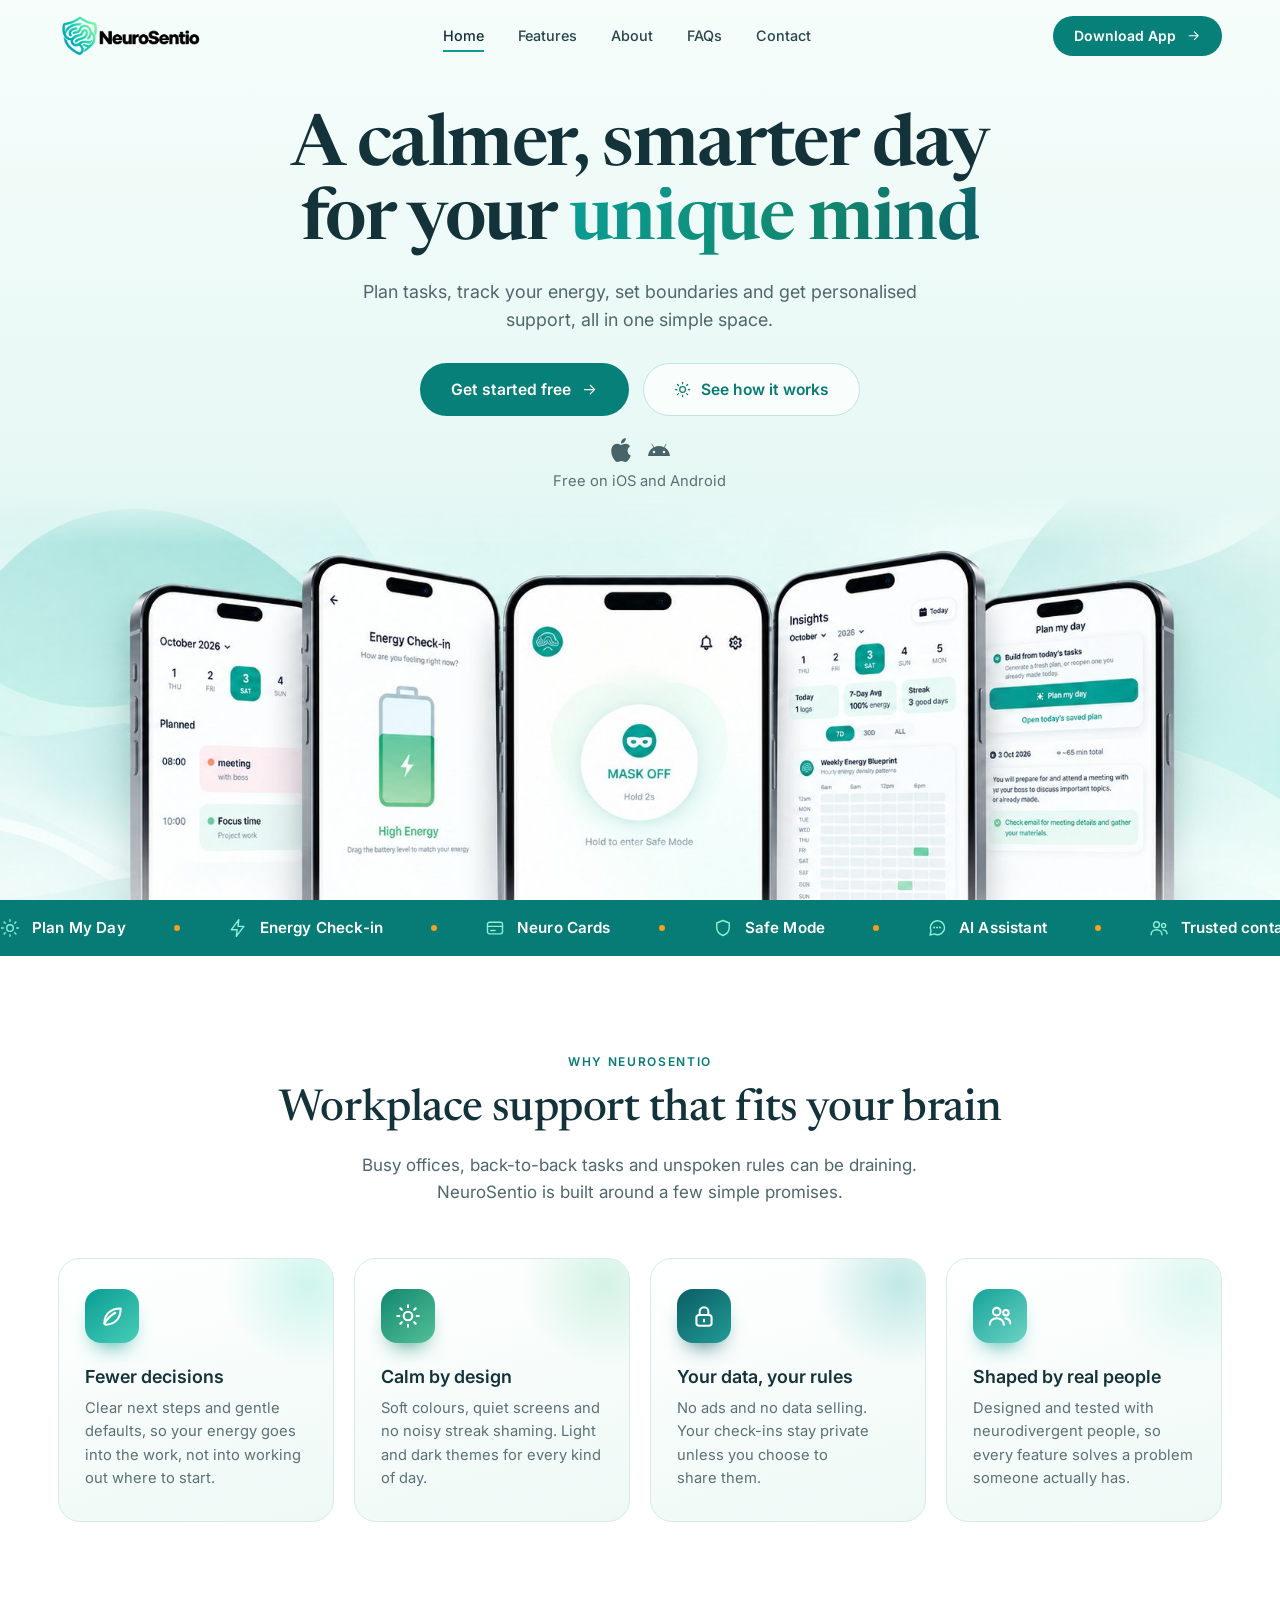
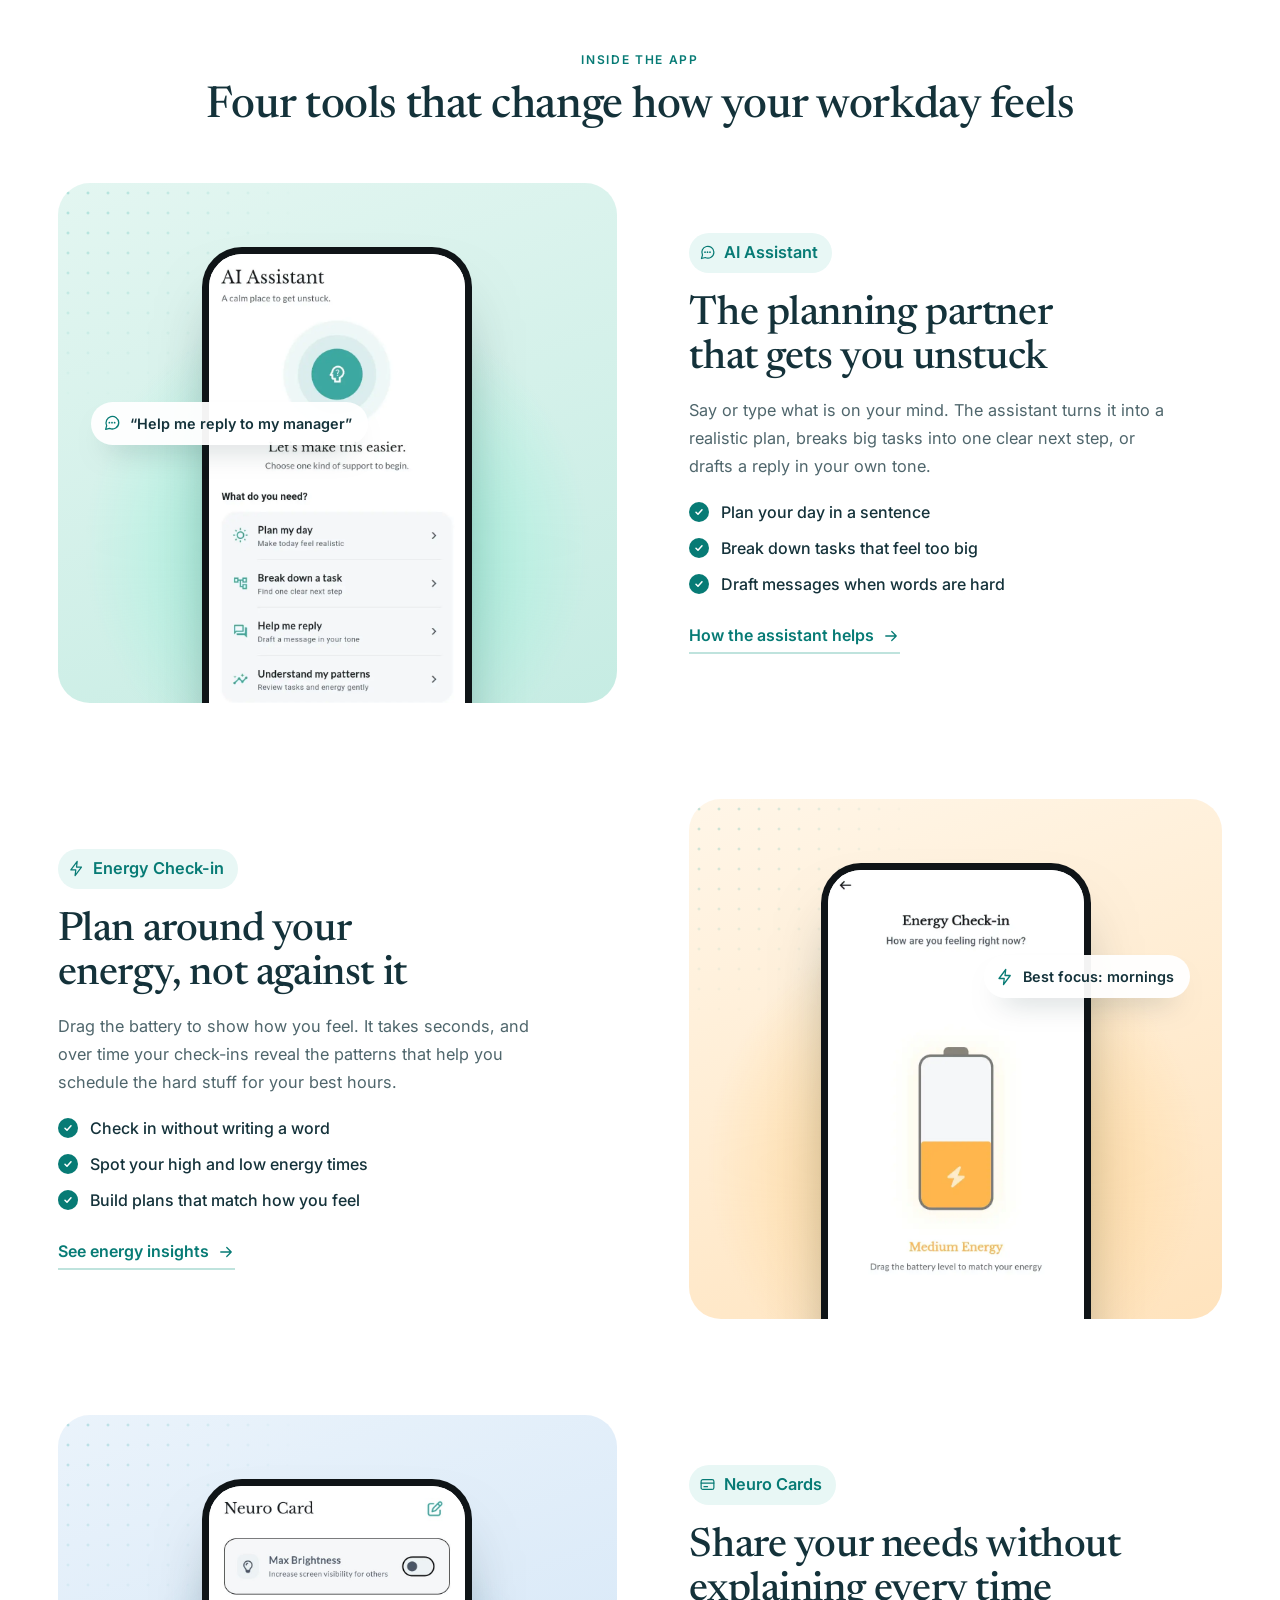
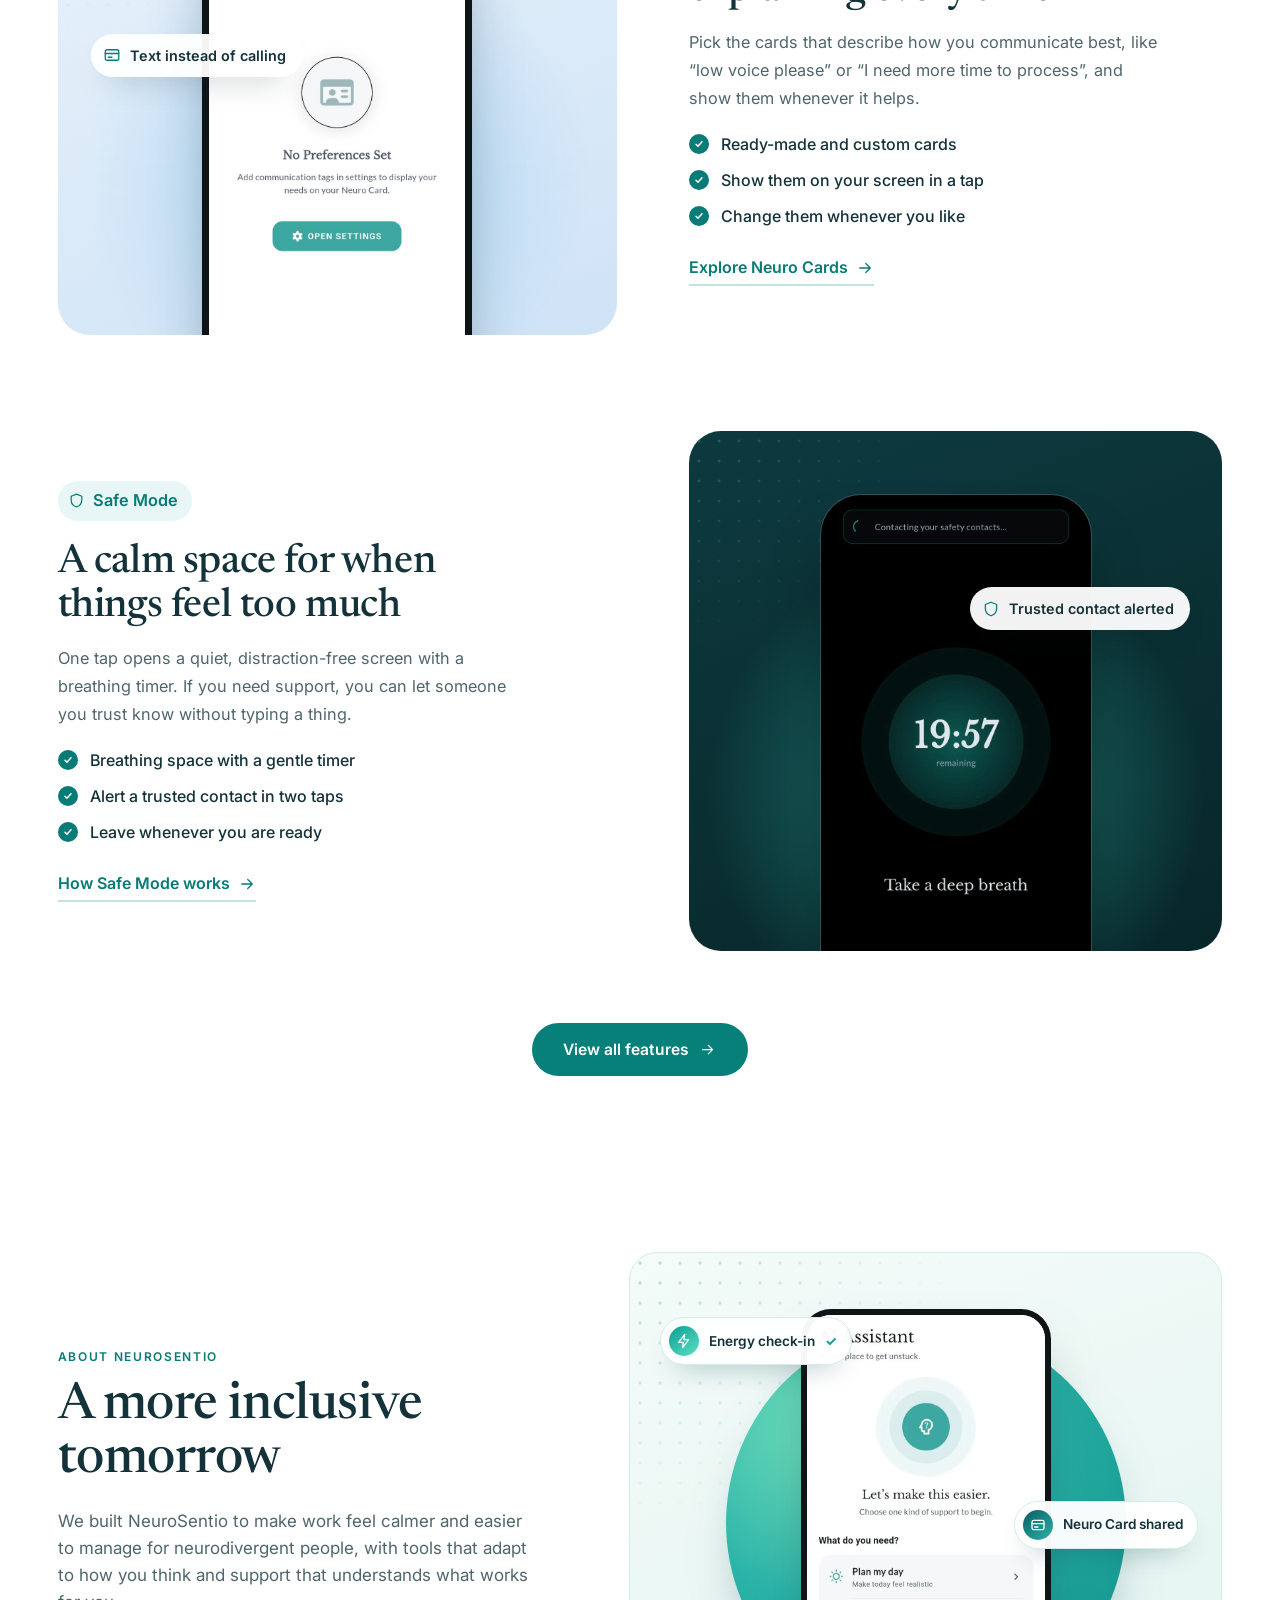
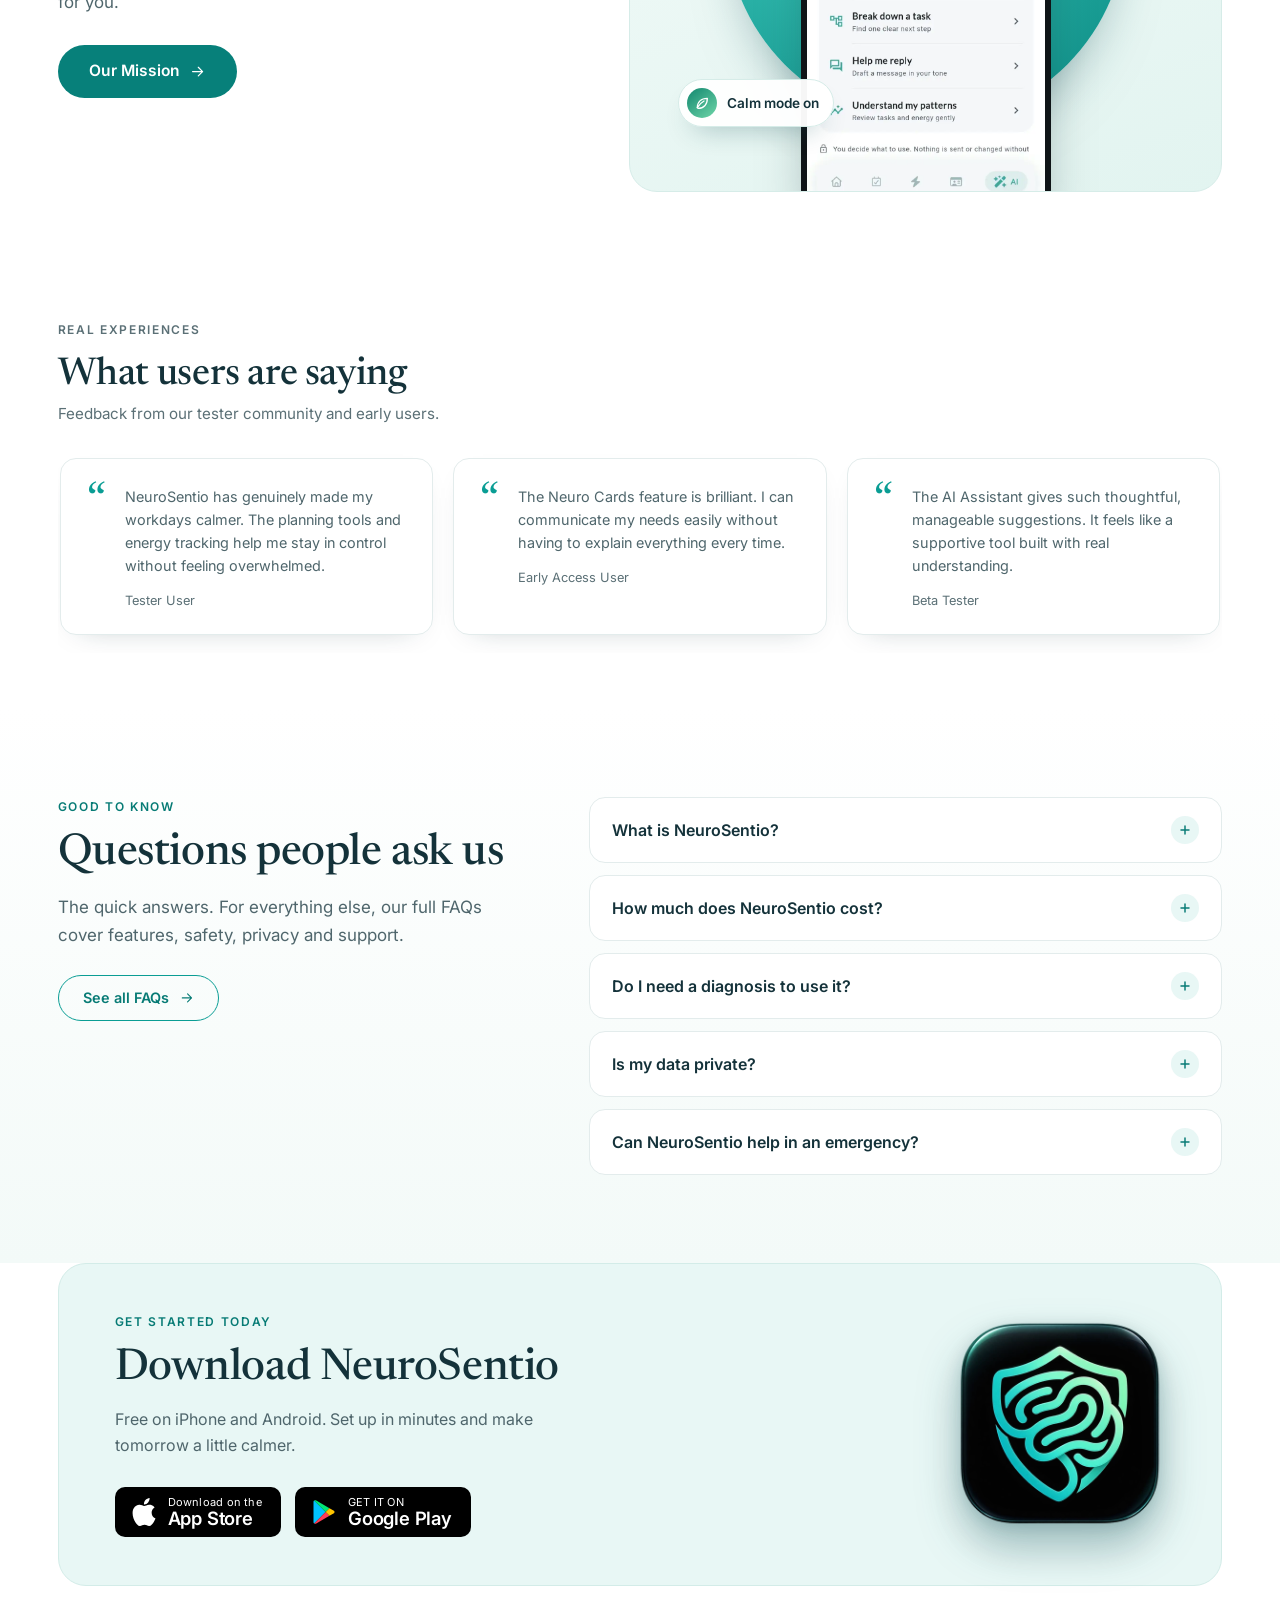
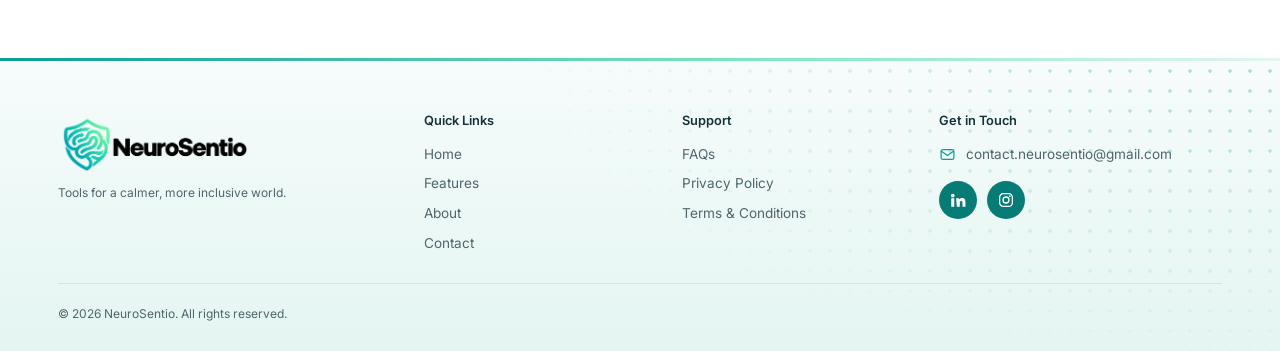
==== index.html @ 90ec60b7 "Home hero v4: 'A calmer, smarter day for your unique mind' with five-phone app showcase; only real p" ====
<!DOCTYPE html>
<html lang="en-GB">
<head>
  <meta charset="UTF-8" />
  <meta name="viewport" content="width=device-width, initial-scale=1" />
  <title>NeuroSentio | Workplace Support App for Neurodivergent People</title>
  <meta name="description" content="NeuroSentio is a free app for neurodivergent people | ADHD, autism and more – with Safe Mode, energy check-ins, an AI planner and Neuro Cards for calmer workdays." />
  <link rel="canonical" href="https://neurosentio.com/" />
  <meta name="robots" content="index, follow, max-image-preview:large" />
  <meta name="theme-color" content="#0a9d94" />
  <link rel="icon" type="image/png" href="images/web/favicon.png" />
  <link rel="apple-touch-icon" href="images/web/app-icon.png" />
  <meta property="og:type" content="website" />
  <meta property="og:site_name" content="NeuroSentio" />
  <meta property="og:locale" content="en_GB" />
  <meta property="og:title" content="NeuroSentio | Workplace Support App for Neurodivergent People" />
  <meta property="og:description" content="NeuroSentio is a free app for neurodivergent people | ADHD, autism and more – with Safe Mode, energy check-ins, an AI planner and Neuro Cards for calmer workdays." />
  <meta property="og:url" content="https://neurosentio.com/" />
  <meta property="og:image" content="https://neurosentio.com/images/web/og-app.jpg" />
  <meta property="og:image:width" content="1200" />
  <meta property="og:image:height" content="630" />
  <meta name="twitter:card" content="summary_large_image" />

  <link rel="preconnect" href="https://fonts.googleapis.com" />
  <link rel="preconnect" href="https://fonts.gstatic.com" crossorigin />
  <link href="https://fonts.googleapis.com/css2?family=Inter:wght@400;500;600;700&family=Newsreader:opsz,wght@6..72,400;6..72,500;6..72,600&display=swap" rel="stylesheet" />
  <link rel="stylesheet" href="styles.css?v=202610092200" />
  <script type="application/ld+json">{"@context":"https://schema.org","@graph":[{"@type":"Organization","name":"NeuroSentio","url":"https://neurosentio.com/","logo":"https://neurosentio.com/images/web/app-icon.png","email":"contact.neurosentio@gmail.com","sameAs":["https://www.linkedin.com/company/neurosentio-ltd/","https://www.instagram.com/neurosentio/","https://apps.apple.com/gb/app/neurosentio/id6758456795","https://play.google.com/store/apps/details?id=com.neurosentio.app"],"@id":"https://neurosentio.com/#organization"},{"@type":"WebSite","@id":"https://neurosentio.com/#website","url":"https://neurosentio.com/","name":"NeuroSentio","inLanguage":"en-GB","publisher":{"@id":"https://neurosentio.com/#organization"}},{"@type":"MobileApplication","name":"NeuroSentio","description":"A workplace support app for neurodivergent people, combining Safe Mode and trusted contact alerts, energy check-ins and insights, a planner with reminders, an AI voice assistant and Neuro Cards for sharing communication preferences.","operatingSystem":"iOS, Android","applicationCategory":"LifestyleApplication","image":"https://neurosentio.com/images/web/app-icon.png","screenshot":["https://neurosentio.com/images/AIAssistant.webp","https://neurosentio.com/images/EnergyCheckIn.webp","https://neurosentio.com/images/NeuroCard.jpg","https://neurosentio.com/images/SafeMode.jpg"],"installUrl":["https://apps.apple.com/gb/app/neurosentio/id6758456795","https://play.google.com/store/apps/details?id=com.neurosentio.app"],"offers":{"@type":"Offer","price":"0","priceCurrency":"GBP"},"publisher":{"@id":"https://neurosentio.com/#organization"},"url":"https://neurosentio.com/"}]}</script>
</head>
<body data-page="home">

  <!-- ========== Icon sprite ========== -->
  <svg width="0" height="0" style="position:absolute" aria-hidden="true" focusable="false">
    <symbol id="i-sun" viewBox="0 0 24 24"><circle cx="12" cy="12" r="4"/><path d="M12 2v2M12 20v2M4.9 4.9l1.4 1.4M17.7 17.7l1.4 1.4M2 12h2M20 12h2M4.9 19.1l1.4-1.4M17.7 6.3l1.4-1.4"/></symbol>
    <symbol id="i-bars" viewBox="0 0 24 24"><rect x="4" y="12" width="4" height="8" rx="1"/><rect x="10" y="4" width="4" height="16" rx="1"/><rect x="16" y="9" width="4" height="11" rx="1"/></symbol>
    <symbol id="i-chat" viewBox="0 0 24 24"><path d="M21 11.5a8.5 8.5 0 0 1-12.2 7.6L3.5 20.5l1.4-4.9A8.5 8.5 0 1 1 21 11.5z"/><path d="M8.5 11.5h.01M12 11.5h.01M15.5 11.5h.01" stroke-width="2.4"/></symbol>
    <symbol id="i-shield" viewBox="0 0 24 24"><path d="M12 3l7.5 3v5.2c0 4.8-3.2 8.4-7.5 9.8-4.3-1.4-7.5-5-7.5-9.8V6L12 3z"/></symbol>
    <symbol id="i-card" viewBox="0 0 24 24"><rect x="3" y="5" width="18" height="14" rx="2.5"/><path d="M3 10h18M7 15h5"/></symbol>
    <symbol id="i-bolt" viewBox="0 0 24 24"><path d="M13 2L4 14h7l-1 8 9-12h-7l1-8z"/></symbol>
    <symbol id="i-leaf" viewBox="0 0 24 24"><path d="M5 19C5 10.5 10.5 5 20 5c0 9.5-5.5 15-14 15"/><path d="M5 19c2.5-4.5 5.5-7.5 10-10"/></symbol>
    <symbol id="i-lock" viewBox="0 0 24 24"><rect x="5" y="11" width="14" height="10" rx="2.5"/><path d="M8 11V8a4 4 0 0 1 8 0v3"/><path d="M12 15.5v1.5"/></symbol>
    <symbol id="i-heart" viewBox="0 0 24 24"><path d="M12 20.5s-7.5-4.6-7.5-10.3A4.2 4.2 0 0 1 12 7.6a4.2 4.2 0 0 1 7.5 2.6c0 5.7-7.5 10.3-7.5 10.3z"/></symbol>
    <symbol id="i-arrow" viewBox="0 0 24 24"><path d="M5 12h14M13 6l6 6-6 6"/></symbol>
    <symbol id="i-left" viewBox="0 0 24 24"><path d="M15 6l-6 6 6 6"/></symbol>
    <symbol id="i-right" viewBox="0 0 24 24"><path d="M9 6l6 6-6 6"/></symbol>
    <symbol id="i-mail" viewBox="0 0 24 24"><rect x="3" y="5" width="18" height="14" rx="2.5"/><path d="M3.5 7.5l8.5 6 8.5-6"/></symbol>
    <symbol id="i-users" viewBox="0 0 24 24"><circle cx="9" cy="8" r="3.5"/><path d="M2.5 20c0-3.6 2.9-6 6.5-6s6.5 2.4 6.5 6"/><circle cx="17.5" cy="9" r="2.5"/><path d="M17 14.2c2.6.2 4.5 2 4.5 4.8"/></symbol>
    <symbol id="i-instagram" viewBox="0 0 24 24"><rect x="3.5" y="3.5" width="17" height="17" rx="5"/><circle cx="12" cy="12" r="4"/><path d="M17.2 6.8h.01" stroke-width="2.4"/></symbol>
    <symbol id="i-linkedin" viewBox="0 0 24 24"><path fill="currentColor" stroke="none" d="M4.98 3.5a2.5 2.5 0 1 1 0 5 2.5 2.5 0 0 1 0-5zM3 9.75h4V21H3zM9.5 9.75h3.83v1.54h.05c.53-1 1.84-2.06 3.79-2.06 4.05 0 4.8 2.67 4.8 6.13V21h-4v-4.98c0-1.19-.02-2.72-1.66-2.72-1.66 0-1.92 1.3-1.92 2.64V21h-4z"/></symbol>
    <symbol id="i-android" viewBox="0 0 24 24"><path fill="currentColor" stroke="none" d="M17.6 9.48l1.84-3.18a.38.38 0 0 0-.66-.38l-1.86 3.22a11.4 11.4 0 0 0-9.84 0L5.22 5.92a.38.38 0 0 0-.66.38L6.4 9.48A10.8 10.8 0 0 0 1 18h22a10.8 10.8 0 0 0-5.4-8.52zM7 15.25a1.25 1.25 0 1 1 0-2.5 1.25 1.25 0 0 1 0 2.5zm10 0a1.25 1.25 0 1 1 0-2.5 1.25 1.25 0 0 1 0 2.5z"/></symbol>
    <symbol id="i-apple" viewBox="0 0 24 24"><path fill="currentColor" stroke="none" d="M12.15 6.9c-.95 0-2.42-1.08-3.96-1.04-2.04.03-3.91 1.18-4.96 3.01-2.12 3.68-.55 9.1 1.52 12.09 1.01 1.45 2.21 3.09 3.79 3.04 1.52-.07 2.09-.99 3.94-.99 1.83 0 2.35.99 3.96.95 1.64-.03 2.68-1.48 3.68-2.95 1.16-1.69 1.64-3.33 1.66-3.42-.04-.01-3.18-1.22-3.22-4.86-.03-3.04 2.48-4.49 2.6-4.56-1.43-2.09-3.62-2.32-4.39-2.38-2-.16-3.68 1.09-4.61 1.09zM15.53 3.83c.84-1.01 1.4-2.43 1.25-3.83-1.21.05-2.66.8-3.53 1.82-.78.9-1.45 2.34-1.27 3.71 1.34.1 2.72-.69 3.55-1.7z"/></symbol>
    <symbol id="i-play" viewBox="0 0 24 24">
      <path fill="#00c3ff" stroke="none" d="M3.6 2.2 13.4 12 3.6 21.8c-.4-.2-.6-.6-.6-1.1V3.3c0-.5.2-.9.6-1.1z"/>
      <path fill="#00e676" stroke="none" d="M13.4 12 16.7 8.7 5 2c-.5-.2-1-.1-1.4.2z"/>
      <path fill="#ff3d57" stroke="none" d="M13.4 12 16.7 15.3 5 22c-.5.2-1 .1-1.4-.2z"/>
      <path fill="#ffc400" stroke="none" d="M16.7 8.7 20.5 10.9c.7.4.7 1.8 0 2.2l-3.8 2.2L13.4 12z"/>
    </symbol>
    <symbol id="i-logo" viewBox="0 0 40 44">
      <path d="M20 2 36 8v12c0 11-7 19.5-16 22C11 39.500 4 31 4 20V8L20 2z" fill="none" stroke="currentColor" stroke-width="2.4" stroke-linejoin="round"/>
      <path d="M13 17c2-4 8-5 10-1.500s-2 6-5 5-3 4 1 5.500 8-.5 8-5M16.500 14.500c1.500-1 3.500-.5 4 1M12 24c1.500 3 5 4.500 8 4" fill="none" stroke="currentColor" stroke-width="1.800" stroke-linecap="round"/>
    </symbol>
  </svg>

  <a class="skip-link" href="#main">Skip to content</a>

  <!-- ========== Header ========== -->
  <header class="site-header on-light" id="top">
    <div class="container header-inner">
      <a class="brand" href="#home" aria-label="NeuroSentio home">
        <img class="brand-img brand-img-light" src="images/web/app-logo.png" width="144" height="48" alt="" onerror="this.closest('.brand').classList.add('no-img')" />
        <img class="brand-img brand-img-dark" src="images/web/footer-logo.png" width="400" height="133" alt="" onerror="this.closest('.brand').classList.add('no-img')" />
        <span class="brand-fallback">
          <svg class="brand-mark" aria-hidden="true"><use href="#i-logo"/></svg>
          <span class="brand-name">NeuroSentio</span>
        </span>
      </a>

      <nav class="nav" id="nav" aria-label="Main">
        <ul>
          <li><a href="#home" class="is-active">Home</a></li>
          <li><a href="features.html">Features</a></li>
          <li><a href="about.html">About</a></li>
          <li><a href="faqs.html">FAQs</a></li>
          <li><a href="contact.html">Contact</a></li>
        </ul>
        <a class="btn btn-solid btn-sm nav-cta-mobile" href="#download">Download App</a>
      </nav>

      <a class="btn btn-solid btn-sm header-cta" href="#download">
        Download App <svg class="icon" aria-hidden="true"><use href="#i-arrow"/></svg>
      </a>

      <button class="menu-toggle" id="menuToggle" aria-label="Open menu" aria-expanded="false" aria-controls="nav">
        <span></span><span></span><span></span>
      </button>
    </div>
  </header>

  <main id="main">

    <!-- ========== Hero ========== -->
    <section class="mind-hero" id="home" aria-labelledby="heroTitle">
      <div class="container mind-hero-copy">
        <h1 id="heroTitle">A calmer, smarter day for your <span class="hl">unique mind</span></h1>
        <p class="mind-hero-lead">Plan tasks, track your energy, set boundaries and get personalised support, all in one simple space.</p>
        <div class="mind-hero-ctas">
          <a class="btn btn-solid btn-lg" href="#download">Get started free <svg class="icon" aria-hidden="true"><use href="#i-arrow"/></svg></a>
          <a class="btn btn-ghost btn-lg" href="#features"><svg class="icon" aria-hidden="true"><use href="#i-sun"/></svg>See how it works</a>
        </div>
        <div class="mind-hero-platforms">
          <span class="plat-icons">
            <a href="https://apps.apple.com/gb/app/neurosentio/id6758456795" target="_blank" rel="noopener" aria-label="NeuroSentio on the App Store (opens in a new tab)"><svg class="icon" aria-hidden="true"><use href="#i-apple"/></svg></a>
            <a href="https://play.google.com/store/apps/details?id=com.neurosentio.app" target="_blank" rel="noopener" aria-label="NeuroSentio on Google Play (opens in a new tab)"><svg class="icon" aria-hidden="true"><use href="#i-android"/></svg></a>
          </span>
          <span>Free on iOS and Android</span>
        </div>
      </div>
      <div class="mind-hero-phones">
        <picture>
          <source media="(max-width: 1024px)" srcset="images/web/hero-phones-m.jpg" width="940" height="611" />
          <img src="images/web/hero-phones.jpg" width="1672" height="611" alt="Five NeuroSentio app screens: Plan, Energy Check-in, Mask Off home screen, Insights and Plan my day" fetchpriority="high" />
        </picture>
      </div>
    </section>
    <!-- ========== Feature ticker ========== -->
    <div class="ticker" aria-hidden="true"><div class="ticker-track"><span class="ticker-item"><svg class="icon" aria-hidden="true"><use href="#i-sun"/></svg>Plan My Day</span><span class="ticker-item"><svg class="icon" aria-hidden="true"><use href="#i-bolt"/></svg>Energy Check-in</span><span class="ticker-item"><svg class="icon" aria-hidden="true"><use href="#i-card"/></svg>Neuro Cards</span><span class="ticker-item"><svg class="icon" aria-hidden="true"><use href="#i-shield"/></svg>Safe Mode</span><span class="ticker-item"><svg class="icon" aria-hidden="true"><use href="#i-chat"/></svg>AI Assistant</span><span class="ticker-item"><svg class="icon" aria-hidden="true"><use href="#i-users"/></svg>Trusted contacts</span><span class="ticker-item"><svg class="icon" aria-hidden="true"><use href="#i-lock"/></svg>Private by design</span><span class="ticker-item"><svg class="icon" aria-hidden="true"><use href="#i-heart"/></svg>Free on iOS and Android</span><span class="ticker-item"><svg class="icon" aria-hidden="true"><use href="#i-sun"/></svg>Plan My Day</span><span class="ticker-item"><svg class="icon" aria-hidden="true"><use href="#i-bolt"/></svg>Energy Check-in</span><span class="ticker-item"><svg class="icon" aria-hidden="true"><use href="#i-card"/></svg>Neuro Cards</span><span class="ticker-item"><svg class="icon" aria-hidden="true"><use href="#i-shield"/></svg>Safe Mode</span><span class="ticker-item"><svg class="icon" aria-hidden="true"><use href="#i-chat"/></svg>AI Assistant</span><span class="ticker-item"><svg class="icon" aria-hidden="true"><use href="#i-users"/></svg>Trusted contacts</span><span class="ticker-item"><svg class="icon" aria-hidden="true"><use href="#i-lock"/></svg>Private by design</span><span class="ticker-item"><svg class="icon" aria-hidden="true"><use href="#i-heart"/></svg>Free on iOS and Android</span></div></div>




    <!-- ========== Why NeuroSentio (principles, not features) ========== -->
    <section class="section why2" aria-labelledby="whyTitle">
      <div class="container">
        <header class="section-head center">
          <p class="eyebrow">Why NeuroSentio</p>
          <h2 id="whyTitle">Workplace support that fits your brain</h2>
          <p class="lead">Busy offices, back-to-back tasks and unspoken rules can be draining. NeuroSentio is built around a few simple promises.</p>
        </header>

        <ul class="why-cards">
          <li class="why-card">
            <span class="why-ico"><svg class="icon" aria-hidden="true"><use href="#i-leaf"/></svg></span>
            <h3>Fewer decisions</h3>
            <p>Clear next steps and gentle defaults, so your energy goes into the work, not into working out where to start.</p>
          </li>
          <li class="why-card">
            <span class="why-ico"><svg class="icon" aria-hidden="true"><use href="#i-sun"/></svg></span>
            <h3>Calm by design</h3>
            <p>Soft colours, quiet screens and no noisy streak shaming. Light and dark themes for every kind of day.</p>
          </li>
          <li class="why-card">
            <span class="why-ico"><svg class="icon" aria-hidden="true"><use href="#i-lock"/></svg></span>
            <h3>Your data, your rules</h3>
            <p>No ads and no data selling. Your check-ins stay private unless you choose to share them.</p>
          </li>
          <li class="why-card">
            <span class="why-ico"><svg class="icon" aria-hidden="true"><use href="#i-users"/></svg></span>
            <h3>Shaped by real people</h3>
            <p>Designed and tested with neurodivergent people, so every feature solves a problem someone actually has.</p>
          </li>
        </ul>
      </div>
    </section>

    <!-- ========== Feature stories (one tool at a time, with real screens) ========== -->
    <section class="section stories" id="features" aria-labelledby="storiesTitle">
      <div class="container">
        <header class="section-head center">
          <p class="eyebrow">Inside the app</p>
          <h2 id="storiesTitle">Four tools that change how your workday feels</h2>
        </header>

        <article class="story">
          <div class="story-media tone-1">
            <div class="phone"><img src="images/AIAssistant.webp" width="720" height="1600" alt="NeuroSentio AI Assistant screen offering to plan your day, break down a task, help you reply and understand your patterns" loading="lazy" /></div>
            <span class="story-chip story-chip-a"><svg class="icon" aria-hidden="true"><use href="#i-chat"/></svg>“Help me reply to my manager”</span>
          </div>
          <div class="story-copy">
            <p class="story-tag"><svg class="icon" aria-hidden="true"><use href="#i-chat"/></svg>AI Assistant</p>
            <h3>The planning partner that gets you unstuck</h3>
            <p>Say or type what is on your mind. The assistant turns it into a realistic plan, breaks big tasks into one clear next step, or drafts a reply in your own tone.</p>
            <ul class="story-points">
              <li>Plan your day in a sentence</li>
              <li>Break down tasks that feel too big</li>
              <li>Draft messages when words are hard</li>
            </ul>
            <a class="story-link" href="features.html">How the assistant helps <svg class="icon" aria-hidden="true"><use href="#i-arrow"/></svg></a>
          </div>
        </article>

        <article class="story">
          <div class="story-media tone-2">
            <div class="phone"><img src="images/EnergyCheckIn.webp" width="720" height="1600" alt="NeuroSentio Energy Check-in screen with a battery you drag to match your energy" loading="lazy" /></div>
            <span class="story-chip story-chip-b"><svg class="icon" aria-hidden="true"><use href="#i-bolt"/></svg>Best focus: mornings</span>
          </div>
          <div class="story-copy">
            <p class="story-tag"><svg class="icon" aria-hidden="true"><use href="#i-bolt"/></svg>Energy Check-in</p>
            <h3>Plan around your energy, not against it</h3>
            <p>Drag the battery to show how you feel. It takes seconds, and over time your check-ins reveal the patterns that help you schedule the hard stuff for your best hours.</p>
            <ul class="story-points">
              <li>Check in without writing a word</li>
              <li>Spot your high and low energy times</li>
              <li>Build plans that match how you feel</li>
            </ul>
            <a class="story-link" href="features.html">See energy insights <svg class="icon" aria-hidden="true"><use href="#i-arrow"/></svg></a>
          </div>
        </article>

        <article class="story">
          <div class="story-media tone-3">
            <div class="phone"><img src="images/NeuroCard.jpg" width="720" height="1600" alt="NeuroSentio Neuro Card screen for choosing communication preferences" loading="lazy" /></div>
            <span class="story-chip story-chip-a"><svg class="icon" aria-hidden="true"><use href="#i-card"/></svg>Text instead of calling</span>
          </div>
          <div class="story-copy">
            <p class="story-tag"><svg class="icon" aria-hidden="true"><use href="#i-card"/></svg>Neuro Cards</p>
            <h3>Share your needs without explaining every time</h3>
            <p>Pick the cards that describe how you communicate best, like “low voice please” or “I need more time to process”, and show them whenever it helps.</p>
            <ul class="story-points">
              <li>Ready-made and custom cards</li>
              <li>Show them on your screen in a tap</li>
              <li>Change them whenever you like</li>
            </ul>
            <a class="story-link" href="features.html">Explore Neuro Cards <svg class="icon" aria-hidden="true"><use href="#i-arrow"/></svg></a>
          </div>
        </article>

        <article class="story">
          <div class="story-media tone-4">
            <div class="phone"><img src="images/SafeMode.jpg" width="720" height="1600" alt="NeuroSentio Safe Mode in dark mode with a breathing timer" class="is-dark" loading="lazy" /></div>
            <span class="story-chip story-chip-b"><svg class="icon" aria-hidden="true"><use href="#i-shield"/></svg>Trusted contact alerted</span>
          </div>
          <div class="story-copy">
            <p class="story-tag"><svg class="icon" aria-hidden="true"><use href="#i-shield"/></svg>Safe Mode</p>
            <h3>A calm space for when things feel too much</h3>
            <p>One tap opens a quiet, distraction-free screen with a breathing timer. If you need support, you can let someone you trust know without typing a thing.</p>
            <ul class="story-points">
              <li>Breathing space with a gentle timer</li>
              <li>Alert a trusted contact in two taps</li>
              <li>Leave whenever you are ready</li>
            </ul>
            <a class="story-link" href="features.html">How Safe Mode works <svg class="icon" aria-hidden="true"><use href="#i-arrow"/></svg></a>
          </div>
        </article>

        <div class="stories-more">
          <a class="btn btn-solid btn-lg" href="features.html">View all features <svg class="icon" aria-hidden="true"><use href="#i-arrow"/></svg></a>
        </div>
      </div>
    </section>

    <!-- ========== About ========== -->
    <section class="section about-intro" id="about" aria-labelledby="homeAboutTitle">
      <div class="container ph-grid">
        <div class="ph-copy">
          <p class="eyebrow">About NeuroSentio</p>
          <h2 id="homeAboutTitle">A more inclusive tomorrow</h2>
          <p class="lead">We built NeuroSentio to make work feel calmer and easier to manage for neurodivergent people, with tools that adapt to how you think and support that understands what works for you.</p>
          <a class="btn btn-solid btn-lg" href="about.html#mission">Our Mission <svg class="icon" aria-hidden="true"><use href="#i-arrow"/></svg></a>
        </div>

        <div class="showcase">
          <span class="showcase-circle" aria-hidden="true"></span>
          <div class="phone showcase-phone">
            <img src="images/AIAssistant.webp" width="720" height="1600" alt="The NeuroSentio app’s AI Assistant screen, offering to plan your day, break down a task, help you reply and understand your patterns" />
          </div>
          <span class="chip chip-1" aria-hidden="true"><span class="chip-ico"><svg class="icon"><use href="#i-bolt"/></svg></span>Energy check-in <b>✓</b></span>
          <span class="chip chip-2" aria-hidden="true"><span class="chip-ico"><svg class="icon"><use href="#i-card"/></svg></span>Neuro Card shared</span>
          <span class="chip chip-3" aria-hidden="true"><span class="chip-ico"><svg class="icon"><use href="#i-leaf"/></svg></span>Calm mode on</span>
        </div>
      </div>
    </section>

    <!-- ========== Testimonials ========== -->
    <section class="section testimonials" aria-labelledby="tTitle">
      <div class="container">
        <div class="t-head">
          <header>
            <p class="eyebrow eyebrow-muted">Real experiences</p>
            <h2 id="tTitle">What users are saying</h2>
            <p class="lead">Feedback from our tester community and early users.</p>
          </header>
          <div class="t-controls">
            <button class="round-btn" id="tPrev" type="button" aria-label="Previous testimonials"><svg class="icon" aria-hidden="true"><use href="#i-left"/></svg></button>
            <button class="round-btn" id="tNext" type="button" aria-label="Next testimonials"><svg class="icon" aria-hidden="true"><use href="#i-right"/></svg></button>
          </div>
        </div>

        <ul class="t-track" id="tTrack">
          <li class="t-card">
            <blockquote>
              <span class="qmark" aria-hidden="true">“</span>
              <p>NeuroSentio has genuinely made my workdays calmer. The planning tools and energy tracking help me stay in control without feeling overwhelmed.</p>
              <footer>Tester User</footer>
            </blockquote>
          </li>
          <li class="t-card">
            <blockquote>
              <span class="qmark" aria-hidden="true">“</span>
              <p>The Neuro Cards feature is brilliant. I can communicate my needs easily without having to explain everything every time.</p>
              <footer>Early Access User</footer>
            </blockquote>
          </li>
          <li class="t-card">
            <blockquote>
              <span class="qmark" aria-hidden="true">“</span>
              <p>The AI Assistant gives such thoughtful, manageable suggestions. It feels like a supportive tool built with real understanding.</p>
              <footer>Beta Tester</footer>
            </blockquote>
          </li>
        </ul>
      </div>
    </section>



    <!-- ========== FAQs (top questions) ========== -->
    <section class="section home-faq" aria-labelledby="homeFaqTitle">
      <div class="container home-faq-grid">
        <header class="home-faq-head">
          <p class="eyebrow">Good to know</p>
          <h2 id="homeFaqTitle">Questions people ask us</h2>
          <p class="lead">The quick answers. For everything else, our full FAQs cover features, safety, privacy and support.</p>
          <a class="btn btn-outline" href="faqs.html">See all FAQs <svg class="icon" aria-hidden="true"><use href="#i-arrow"/></svg></a>
        </header>
        <div class="home-faq-list">
          <details class="faq">
            <summary>What is NeuroSentio?</summary>
            <div class="faq-a"><p>A free mobile app that helps neurodivergent people feel more supported, focused and in control at work. It brings together a planner, energy check-ins, an AI assistant, Neuro Cards and Safe Mode in one calm app.</p></div>
          </details>
          <details class="faq">
            <summary>How much does NeuroSentio cost?</summary>
            <div class="faq-a"><p>NeuroSentio is currently free to download. If we ever add paid features, we’ll make the price clear before you pay anything.</p></div>
          </details>
          <details class="faq">
            <summary>Do I need a diagnosis to use it?</summary>
            <div class="faq-a"><p>No. You don’t need a diagnosis, and the app never asks for one. If the tools help you, they’re for you.</p></div>
          </details>
          <details class="faq">
            <summary>Is my data private?</summary>
            <div class="faq-a"><p>Yes. We collect only what the app needs to work, we never sell your personal information, and your check-ins aren’t shared with your employer or anyone else unless you choose to share them. Read the full <a href="privacy.html">Privacy Policy</a>.</p></div>
          </details>
          <details class="faq">
            <summary>Can NeuroSentio help in an emergency?</summary>
            <div class="faq-a"><p><strong>NeuroSentio is not an emergency service.</strong> If you or someone else is in immediate danger, call 999 or 112 in the UK (or your local emergency number). For urgent mental health support, call NHS 111 or Samaritans on 116 123.</p></div>
          </details>
        </div>
      </div>
    </section>

    <!-- ========== Download banner ========== -->
    <section class="download" id="download">
      <div class="container">
        <div class="download-box">
          <div class="download-copy">
            <p class="eyebrow">Get started today</p>
            <h2>Download NeuroSentio</h2>
            <p>Free on iPhone and Android. Set up in minutes and make tomorrow a little calmer.</p>
            <div class="store-row">
              <a class="store" href="https://apps.apple.com/gb/app/neurosentio/id6758456795" target="_blank" rel="noopener" aria-label="Download NeuroSentio on the App Store (opens in a new tab)">
                <svg class="store-ico" aria-hidden="true"><use href="#i-apple"/></svg>
                <span><small>Download on the</small><strong>App Store</strong></span>
              </a>
              <a class="store" href="https://play.google.com/store/apps/details?id=com.neurosentio.app" target="_blank" rel="noopener" aria-label="Get NeuroSentio on Google Play (opens in a new tab)">
                <svg class="store-ico" aria-hidden="true"><use href="#i-play"/></svg>
                <span><small>GET IT ON</small><strong>Google Play</strong></span>
              </a>
            </div>
          </div>

          <span class="app-icon">
            <img src="images/web/app-icon.webp" width="440" height="440" alt="NeuroSentio app icon" loading="lazy" onerror="this.parentNode.classList.add('no-img');this.remove()" />
            <svg aria-hidden="true"><use href="#i-logo"/></svg>
          </span>
        </div>
      </div>
    </section>

  </main>

  <!-- ========== Footer ========== -->
  <footer class="site-footer" id="contact">
    <div class="container footer-grid">
      <div class="footer-brand">
        <a class="brand brand-dark" href="#home" aria-label="NeuroSentio home">
          <img class="brand-img" src="images/web/footer-logo.png" width="400" height="133" alt="" loading="lazy" onerror="this.closest('.brand').classList.add('no-img')" />
          <span class="brand-fallback">
            <svg class="brand-mark" aria-hidden="true"><use href="#i-logo"/></svg>
            <span class="brand-name">NeuroSentio</span>
          </span>
          <small>Tools for a calmer, more inclusive world.</small>
        </a>
      </div>

      <nav class="footer-col" aria-label="Quick links">
        <h3>Quick Links</h3>
        <ul>
          <li><a href="#home">Home</a></li>
          <li><a href="features.html">Features</a></li>
          <li><a href="about.html">About</a></li>
          <li><a href="contact.html">Contact</a></li>
        </ul>
      </nav>

      <nav class="footer-col" aria-label="Support">
        <h3>Support</h3>
        <ul>
          <li><a href="faqs.html">FAQs</a></li>
          <li><a href="privacy.html">Privacy Policy</a></li>
          <li><a href="terms.html">Terms &amp; Conditions</a></li>
        </ul>
      </nav>

      <div class="footer-col">
        <h3>Get in Touch</h3>
        <a class="mail" href="mailto:contact.neurosentio@gmail.com">
          <svg class="icon" aria-hidden="true"><use href="#i-mail"/></svg>
          contact.neurosentio@gmail.com
        </a>
        <div class="socials">
          <a class="social-link" href="https://www.linkedin.com/company/neurosentio-ltd/" target="_blank" rel="noopener" aria-label="NeuroSentio on LinkedIn (opens in a new tab)"><svg class="icon" aria-hidden="true"><use href="#i-linkedin"/></svg></a>
          <a class="social-link" href="https://www.instagram.com/neurosentio/" target="_blank" rel="noopener" aria-label="NeuroSentio on Instagram (opens in a new tab)"><svg class="icon" aria-hidden="true"><use href="#i-instagram"/></svg></a>
        </div>
      </div>
    </div>

    <div class="container footer-bottom">
      <p>© <span id="year">2026</span> NeuroSentio. All rights reserved.</p>    </div>
  </footer>

  <script src="script.js?v=202610092200"></script>
</body>
</html>
---- styles.css ----
/* =========================================================
   NeuroSentio – landing page styles
   ========================================================= */

:root {
  --teal: #0a9d94;
  --teal-dark: #077b75;
  --teal-btn: #07807a;       /* text-bearing buttons: white text passes 4.5:1 */
  --teal-btn-hover: #066560;
  --teal-deep: #0b4a50;
  --ink: #14323a;
  --text: #4f666c;
  --muted: #5b7076;
  --line: #e3ecec;
  --mint: #e8f7f5;
  --peach: #fff3ea;
  --sky: #eef2fd;
  --lilac: #f4eefd;
  --white: #fff;

  --serif: "Newsreader", Georgia, "Times New Roman", serif;
  --sans: "Inter", system-ui, -apple-system, "Segoe UI", Roboto, sans-serif;

  --container: 1320px;
  --gutter: clamp(24px, 4.5vw, 72px);   /* side space grows gently with the screen */
  --radius: 16px;
  --header-h: 72px;
}

/* ---------- Reset / base ---------- */
*, *::before, *::after { box-sizing: border-box; }
html { scroll-behavior: smooth; scroll-padding-top: var(--header-h); -webkit-text-size-adjust: 100%; }
@media (prefers-reduced-motion: reduce) {
  html { scroll-behavior: auto; }
  * { transition: none !important; }
}
body {
  margin: 0;
  font-family: var(--sans);
  font-size: 16px;
  line-height: 1.6;
  color: var(--text);
  background: var(--white);
  -webkit-font-smoothing: antialiased;
}
img, svg { display: block; max-width: 100%; }
img { height: auto; }  /* lets width/height attributes reserve space without stretching images */
ul { list-style: none; margin: 0; padding: 0; }
h1, h2, h3, p, blockquote, figure { margin: 0; }
a { color: inherit; text-decoration: none; }
button { font: inherit; cursor: pointer; }

:focus-visible { outline: 3px solid var(--teal); outline-offset: 3px; border-radius: 6px; }

.container { width: min(100% - var(--gutter) * 2, var(--container)); margin-inline: auto; }

.skip-link {
  position: absolute; left: 12px; top: -60px; z-index: 100;
  background: var(--ink); color: #fff; padding: 10px 16px; border-radius: 8px;
}
.skip-link:focus { top: 12px; }

/* Shared icon style (stroke icons from the sprite) */
.icon {
  width: 1.25em; height: 1.25em;
  fill: none; stroke: currentColor; stroke-width: 1.7;
  stroke-linecap: round; stroke-linejoin: round;
  flex: none;
}

/* ---------- Type ---------- */
h1, h2 {
  font-family: var(--serif);
  font-weight: 500;
  color: var(--ink);
  letter-spacing: -0.01em;
  line-height: 1.1;
}
h1 { font-weight: 600; letter-spacing: -0.015em; }
h2 { font-size: clamp(2rem, 1.4rem + 2vw, 2.75rem); }
h3 { font-size: 1.05rem; font-weight: 600; color: var(--ink); line-height: 1.3; }
/* Cleaner line breaks: balanced headings, no one-word last lines in paragraphs */
h1, h2, h3 { text-wrap: balance; }
p, blockquote { text-wrap: pretty; }
.sr-only {
  position: absolute; width: 1px; height: 1px; margin: -1px; padding: 0;
  overflow: hidden; clip: rect(0, 0, 0, 0); clip-path: inset(50%); white-space: nowrap; border: 0;
}

.eyebrow {
  font-size: 0.75rem; font-weight: 600;
  letter-spacing: 0.14em; text-transform: uppercase;
  color: var(--teal-dark);
  margin-bottom: 14px;
}
.eyebrow-muted { color: var(--muted); }
.eyebrow-light { color: #5fe0d4; }

.lead { font-size: 1.0625rem; color: var(--text); max-width: 60ch; }

.section { padding: 88px 0; }
.section-head { margin-bottom: 52px; }
.section-head.center { text-align: center; }
.section-head.center .lead { margin: 18px auto 0; max-width: 56ch; }

/* ---------- Buttons ---------- */
.btn {
  display: inline-flex; align-items: center; justify-content: center; gap: 10px;
  border-radius: 999px; border: 1.5px solid transparent;
  font-weight: 600; line-height: 1;
  transition: background-color .2s, color .2s, border-color .2s, transform .2s;
}
.btn .icon { width: 1.1em; height: 1.1em; }
.btn-solid { background: var(--teal-btn); color: #fff; }
.btn-solid:hover { background: var(--teal-btn-hover); }
.btn-outline { border-color: var(--teal); color: var(--teal-dark); background: transparent; padding: 14px 24px; font-size: 0.9rem; }
.btn-outline:hover { background: var(--teal); color: #fff; }
.btn-sm { padding: 11px 20px; font-size: 0.875rem; }
.btn-lg { padding: 17px 30px; font-size: 0.975rem; }

/* ---------- Header ---------- */
.site-header {
  position: fixed; inset: 0 0 auto 0; z-index: 50;
  height: var(--header-h);
  color: #fff;
  transition: background-color .25s, box-shadow .25s, color .25s;
}
.site-header.is-scrolled {
  background: rgba(255, 255, 255, .94);
  backdrop-filter: blur(10px);
  box-shadow: 0 1px 0 var(--line);
  color: var(--ink);
}
.header-inner { height: 100%; display: flex; align-items: center; justify-content: space-between; gap: 24px; }

.brand { display: inline-flex; align-items: center; gap: 10px; }
/* Wide logo images; the white version sits on the hero, the dark version once the header turns white */
.brand-img { display: block; height: 48px; width: auto; max-width: none; }
.brand-img-dark { display: none; }
.site-header.is-scrolled .brand-img-light, .site-header.menu-open .brand-img-light { display: none; }
.site-header.is-scrolled .brand-img-dark, .site-header.menu-open .brand-img-dark { display: block; }
/* SVG shield + text, shown only if the logo images are missing */
.brand-fallback { display: none; align-items: center; gap: 10px; }
.brand.no-img .brand-fallback { display: inline-flex; }
.brand.no-img .brand-img { display: none !important; }
.brand-mark { width: 30px; height: 33px; color: #5fe0d4; transition: color .25s; }
.site-header.is-scrolled .brand-mark { color: var(--teal); }
.brand-name { font-family: var(--sans); font-weight: 600; font-size: 1.15rem; letter-spacing: -0.01em; }

.nav ul { display: flex; gap: 34px; }
.nav a { font-size: 0.9rem; font-weight: 500; opacity: .9; padding: 8px 0; position: relative; }
.nav ul a::after {
  content: ""; position: absolute; left: 0; right: 0; bottom: 0; height: 2px;
  background: #5fe0d4; transform: scaleX(0); transform-origin: left; transition: transform .25s;
}
.site-header.is-scrolled .nav ul a::after { background: var(--teal); }
.nav a:hover, .nav a.is-active { opacity: 1; }
.nav a:hover::after, .nav a.is-active::after { transform: scaleX(1); }
.nav-cta-mobile { display: none; }
.nav .nav-cta-mobile { padding: 13px 24px; opacity: 1; }  /* beats the generic ".nav a" padding */

.menu-toggle { display: none; background: none; border: 0; padding: 10px; margin-right: -10px; color: inherit; }
.menu-toggle span { display: block; width: 24px; height: 2px; background: currentColor; border-radius: 2px; transition: transform .25s, opacity .25s; }
.menu-toggle span + span { margin-top: 5px; }
.menu-toggle[aria-expanded="true"] span:nth-child(1) { transform: translateY(7px) rotate(45deg); }
.menu-toggle[aria-expanded="true"] span:nth-child(2) { opacity: 0; }
.menu-toggle[aria-expanded="true"] span:nth-child(3) { transform: translateY(-7px) rotate(-45deg); }

/* ---------- Hero ---------- */
.hero {
  position: relative; isolation: isolate;
  min-height: 580px;
  display: flex;
  color: #fff;
  background: linear-gradient(120deg, #0d2f33 0%, #17575a 55%, #3a7f77 100%);
  overflow: hidden;
}
.hero-media, .hero-media::after { position: absolute; inset: 0; }
.hero-media { z-index: -1; }
.hero-media picture { display: block; width: 100%; height: 100%; }
.hero-media img { width: 100%; height: 100%; object-fit: cover; object-position: 70% 30%; }
.hero-media::after {
  content: "";
  background:
    linear-gradient(90deg, rgba(8, 24, 28, .82) 0%, rgba(8, 24, 28, .5) 42%, rgba(8, 24, 28, .08) 75%),
    linear-gradient(0deg, rgba(8, 24, 28, .55) 0%, rgba(8, 24, 28, 0) 35%),
    linear-gradient(180deg, rgba(8, 24, 28, .55) 0%, rgba(8, 24, 28, 0) 22%);
}
.hero-inner {
  display: flex; flex-direction: column; justify-content: space-between;
  padding: calc(var(--header-h) + 64px) 0 32px;
  gap: 56px;
}
.hero-copy { max-width: 520px; }
.hero h1 { color: #fff; font-size: clamp(2.75rem, 2rem + 3.6vw, 4.25rem); line-height: 1.02; margin-bottom: 22px; }
.hero-lead { font-size: 1.0625rem; max-width: 44ch; color: rgba(255, 255, 255, .92); margin-bottom: 28px; }

/* Store badges */
.store-row { display: flex; flex-wrap: wrap; gap: 14px; }
.store {
  display: inline-flex; align-items: center; gap: 10px;
  background: #000; color: #fff;
  border: 1px solid rgba(255, 255, 255, .35);
  border-radius: 10px; padding: 8px 18px 8px 14px;
  transition: transform .2s, border-color .2s;
}
.store:hover { transform: translateY(-2px); border-color: #fff; }
.store-ico { width: 28px; height: 28px; }
.store span { display: flex; flex-direction: column; line-height: 1.1; }
.store small { font-size: 0.6875rem; letter-spacing: .02em; }
.store strong { font-size: 1.15rem; font-weight: 600; letter-spacing: -0.01em; }

/* Trust row */
.trust { display: flex; justify-content: space-between; gap: 24px; flex-wrap: wrap; }
.trust li { display: flex; align-items: center; gap: 14px; font-size: 0.8125rem; line-height: 1.4; }
.trust-ico {
  width: 52px; height: 52px; border-radius: 50%;
  display: grid; place-items: center;
  background: rgba(255, 255, 255, .14);
  backdrop-filter: blur(6px);
  color: #aef2ea;
}
.trust-ico .icon { width: 24px; height: 24px; }

/* ---------- Why ---------- */
.why { padding-bottom: 72px; }
.why-grid { display: grid; grid-template-columns: repeat(4, 1fr); }
.why-grid li { padding: 4px 28px; border-left: 1px solid var(--line); }
.why-grid li:first-child { border-left: 0; padding-left: 0; }
.why-grid li:last-child { padding-right: 0; }
.disc {
  width: 64px; height: 64px; border-radius: 50%;
  display: grid; place-items: center;
  background: var(--mint); color: var(--teal);
  margin-bottom: 18px;
}
.disc .icon { width: 28px; height: 28px; }
.why-grid h3 { margin-bottom: 6px; }
.why-grid p { font-size: 0.9rem; color: var(--muted); max-width: 22ch; }

/* ---------- Tools ---------- */
.tools { background: linear-gradient(180deg, #f8fcfc 0%, #fff 100%); padding-top: 72px; }
.tools-grid { display: grid; grid-template-columns: 1fr 1.15fr; gap: 56px; align-items: center; }
.tools-copy h2 { margin-bottom: 20px; max-width: 14ch; }
.tools-copy .lead { margin-bottom: 30px; max-width: 40ch; }

.tool-cards { display: grid; grid-template-columns: 1fr 1fr; gap: 16px; }
.tool-card {
  position: relative; isolation: isolate; overflow: hidden;
  padding: 28px 24px 28px; border-radius: 18px;
  background: linear-gradient(160deg, #ffffff 0%, #eef9f6 100%);
  border: 1px solid #d6ece8;
  box-shadow: 0 1px 2px rgba(20, 50, 58, .04);
  transition: border-color .25s, box-shadow .25s, transform .25s;
  --card-a: #0a9d94; --card-b: #5fe0c4;
}
/* Four shades of the brand teal, one per card (harmonious, not rainbow) */
.tool-card:nth-child(4n + 2) { --card-a: #12876f; --card-b: #6fd6a8; }
.tool-card:nth-child(4n + 3) { --card-a: #0b5d66; --card-b: #2bb3a8; }
.tool-card:nth-child(4n + 4) { --card-a: #16a39a; --card-b: #8fe6d2; }
/* Accent line along the top */
.tool-card::before {
  content: ""; position: absolute; inset: 0 0 auto 0; height: 3px;
  background: linear-gradient(90deg, var(--card-a), var(--card-b) 70%, rgba(126, 232, 192, 0));
}
/* Soft dot pattern fading in from the top-right corner */
.tool-card::after {
  content: ""; position: absolute; inset: 0; z-index: -1; pointer-events: none;
  background-image: radial-gradient(circle, rgba(10, 157, 148, .34) 1.3px, transparent 1.7px);
  background-size: 16px 16px;
  -webkit-mask-image: radial-gradient(ellipse 60% 75% at 100% 0%, #000 0%, transparent 70%);
  mask-image: radial-gradient(ellipse 60% 75% at 100% 0%, #000 0%, transparent 70%);
}
.tool-card:hover { transform: translateY(-3px); border-color: #b7e0d9; box-shadow: 0 20px 36px -24px rgba(11, 74, 80, .5); }
.tool-card h3 { margin: 18px 0 6px; }
.tool-card p { font-size: 0.875rem; color: var(--muted); }
/* Icon tiles: rich teal gradient with a white icon */
.tool-ico {
  width: 50px; height: 50px; padding: 13px; border-radius: 15px;
  background: linear-gradient(140deg, var(--card-a) 0%, var(--card-b) 140%);
  color: #fff; stroke-width: 1.9;
  box-shadow: 0 10px 18px -10px var(--card-a), inset 0 1px 0 rgba(255, 255, 255, .25);
}

/* ---------- Core features / phones ---------- */
.core { padding-top: 56px; }
.phone-grid { display: grid; grid-template-columns: repeat(4, 1fr); gap: 32px; }
.phone-item { text-align: center; }
.phone-item h3 { margin: 22px 0 6px; font-size: 1.05rem; }
.phone-item > p { font-size: 0.875rem; color: var(--muted); max-width: 24ch; margin-inline: auto; }

.phone {
  width: 100%; max-width: 230px; margin-inline: auto;
  background: #0f1417;
  border-radius: 30px;
  padding: 6px;
  box-shadow: 0 18px 40px -18px rgba(20, 50, 58, .45);
}
/* Screenshots are 720x1600; the top 80px (status bar) is cropped with CSS only */
.phone img {
  width: 100%; height: auto;
  aspect-ratio: 720 / 1520;
  object-fit: cover; object-position: center bottom;
  border-radius: 24px;
  background: #fff;
}

/* ---------- About ---------- */
.about { padding-top: 40px; }
.about-grid { display: grid; grid-template-columns: 1.05fr 1fr; gap: 48px; align-items: center; }
.about-media {
  border-radius: var(--radius); overflow: hidden; aspect-ratio: 16 / 10;
  background: linear-gradient(135deg, #cfe9e5 0%, #e9f4ef 50%, #f6e8d9 100%);
}
.about-media img { width: 100%; height: 100%; object-fit: cover; }
.about-copy h2 { margin-bottom: 16px; }
.about-copy > p:not(.eyebrow) { font-size: 0.95rem; max-width: 52ch; margin-bottom: 24px; }

/* ---------- Mission (copy + card) ---------- */
.mission { padding-top: 24px; }
.mission-grid { display: grid; grid-template-columns: 1fr 1fr; gap: 56px; align-items: center; }
.mission-copy h2 { margin-bottom: 18px; max-width: 14ch; }
.mission-copy > p:not(.eyebrow) { font-size: 0.975rem; max-width: 52ch; }
.mission-card {
  background: var(--mint); border: 1px solid #d3ece8;
  border-radius: 28px; padding: 12px 36px;
}
.mission-card li { display: flex; align-items: flex-start; gap: 20px; padding: 26px 0; }
.mission-card li + li { border-top: 1px solid #cfe7e3; }
.mission-ico {
  width: 52px; height: 52px; border-radius: 50%; flex: none;
  display: grid; place-items: center;
  background: #fff; color: var(--teal);
}
.mission-ico .icon { width: 24px; height: 24px; }
.mission-card h3 { margin-bottom: 4px; }
.mission-card p { font-size: 0.9rem; color: var(--text); }

/* ---------- Testimonials ---------- */
.testimonials { padding-top: 40px; padding-bottom: 56px; }
.t-head { display: flex; align-items: flex-end; justify-content: space-between; gap: 24px; margin-bottom: 28px; }
.t-head h2 { font-size: clamp(1.9rem, 1.4rem + 1.6vw, 2.4rem); margin-bottom: 6px; }
.t-head .lead { font-size: 0.95rem; color: var(--muted); }
.t-controls { display: flex; gap: 12px; }
.t-controls[hidden] { display: none; }
.round-btn {
  width: 44px; height: 44px; border-radius: 50%;
  display: grid; place-items: center;
  background: #fff; color: var(--teal-dark); border: 1px solid var(--line);
  transition: background-color .2s, color .2s, border-color .2s, opacity .2s;
}
.round-btn:hover:not(:disabled) { background: var(--teal); color: #fff; border-color: var(--teal); }
.round-btn:disabled { opacity: .4; cursor: not-allowed; }

.t-track {
  display: grid; grid-auto-flow: column; grid-auto-columns: calc((100% - 40px) / 3); gap: 20px;
  overflow-x: auto; scroll-snap-type: x mandatory; scrollbar-width: none;
  padding: 4px 2px 18px;
}
.t-track::-webkit-scrollbar { display: none; }
.t-card {
  scroll-snap-align: start;
  background: #fff; border-radius: var(--radius);
  border: 1px solid var(--line);
  box-shadow: 0 10px 28px -20px rgba(20, 50, 58, .35);
  padding: 26px 26px 22px;
}
.t-card blockquote { display: grid; grid-template-columns: 26px 1fr; column-gap: 12px; }
.qmark { grid-row: 1 / span 2; font-family: var(--serif); font-size: 3rem; line-height: .8; color: var(--teal); }
.t-card p { font-size: 0.9rem; color: var(--text); margin-bottom: 14px; }
.t-card footer { font-size: 0.8rem; color: var(--muted); }

/* ---------- Download banner ---------- */
.download { padding: 0 0 72px; }
.download-box {
  display: grid; grid-template-columns: 1fr auto; align-items: center; gap: 40px;
  background: var(--mint); border: 1px solid #d3ece8; border-radius: 28px;
  padding: 48px 56px;
}
.download h2 { margin-bottom: 14px; }
.download-copy > p:not(.eyebrow) { font-size: 1rem; max-width: 44ch; margin-bottom: 28px; }
.download .store { border-color: transparent; }
/* AppIcon.png is already a rounded, transparent icon: the shadow follows its shape */
.app-icon { display: grid; place-items: center; width: 210px; height: 210px; flex: none; }
.app-icon img {
  width: 100%; height: 100%; object-fit: contain;
  filter: drop-shadow(0 22px 22px rgba(11, 74, 80, .32)) drop-shadow(0 4px 8px rgba(11, 74, 80, .18));
}
.app-icon svg { display: none; }
.app-icon.no-img { border-radius: 48px; background: #0f3d43; color: #5fe0d4; box-shadow: 0 24px 48px -18px rgba(11, 74, 80, .45); }
.app-icon.no-img svg { display: block; width: 50%; height: 50%; }

/* ---------- Footer ---------- */
.site-footer {
  position: relative; isolation: isolate; overflow: hidden;
  padding: 52px 0 28px; font-size: 0.85rem; color: var(--text);
  background: linear-gradient(180deg, #f6fcfb 0%, #e4f5f2 100%);
  border-top: 3px solid transparent;
  border-image: linear-gradient(90deg, var(--teal), #7ee8c0 60%, rgba(126, 232, 192, 0)) 1;
}
/* soft dot pattern that fades out towards the left and the bottom */
.site-footer::before {
  content: ""; position: absolute; inset: 0; z-index: -1; pointer-events: none;
  background-image: radial-gradient(circle, rgba(10, 157, 148, .32) 1.5px, transparent 2px);
  background-size: 20px 20px;
  -webkit-mask-image: radial-gradient(ellipse 80% 140% at 100% 0%, #000 0%, transparent 75%);
  mask-image: radial-gradient(ellipse 80% 140% at 100% 0%, #000 0%, transparent 75%);
}
.footer-bottom { border-top: 1px solid rgba(10, 157, 148, .15); padding-top: 20px; }
.footer-grid { display: grid; grid-template-columns: 1.5fr 1fr 1fr 1.3fr; gap: 40px; padding-bottom: 28px; }
.brand-dark { color: var(--ink); flex-direction: column; align-items: flex-start; gap: 4px; }
.brand-dark .brand-img { height: 64px; }
.brand-dark .brand-mark { color: var(--teal); width: 38px; height: 42px; }
.brand-dark small { display: block; font-size: .75rem; color: var(--text); font-weight: 400; margin-top: 2px; }
.brand-dark .brand-name { font-family: var(--serif); font-size: 1.5rem; font-weight: 400; }
.footer-col h3 { font-size: .8rem; margin-bottom: 14px; }
.footer-col li + li { margin-top: 8px; }
.footer-col a { color: var(--text); transition: color .2s; }
.footer-col a:hover { color: var(--teal-dark); }
.mail { display: inline-flex; align-items: center; gap: 10px; margin-bottom: 16px; }
.mail .icon { color: var(--teal); }
.socials { display: flex; gap: 10px; }
/* Social buttons (footer + contact page): same teal round style for every network */
.social-link {
  width: 38px; height: 38px; border-radius: 50%;
  display: grid; place-items: center;
  background: var(--teal-dark); color: #fff;
  transition: background-color .2s, transform .2s;
}
.social-link:hover { background: var(--teal-btn-hover); transform: translateY(-2px); }
.social-link .icon { width: 18px; height: 18px; }
.footer-col .social-link, .footer-col .social-link:hover { color: #fff; }  /* beats the grey ".footer-col a" link colour */
.footer-bottom { display: flex; justify-content: space-between; gap: 16px; flex-wrap: wrap; font-size: .75rem; color: var(--text); }

/* =========================================================
   Inner pages (About)
   ========================================================= */
.section.tight { padding: 28px 0; }

/* Hero */
.page-hero { padding: calc(var(--header-h) + 40px) 0 40px; }
.ph-grid { display: grid; grid-template-columns: 1fr 1.15fr; gap: 56px; align-items: center; }
.ph-copy h1 { font-size: clamp(2.5rem, 1.8rem + 2.6vw, 3.5rem); line-height: 1.05; margin-bottom: 20px; max-width: 16ch; }
.ph-copy .lead { margin-bottom: 28px; max-width: 44ch; }
.ph-media {
  position: relative; isolation: isolate; aspect-ratio: 4 / 3; border-radius: 24px;
  background: linear-gradient(135deg, #cfe9e5 0%, #e9f4ef 50%, #f6e8d9 100%);
}
.ph-media::before {
  content: ""; position: absolute; z-index: -1; left: -28px; top: 28px;
  width: 40%; height: 78%; border-radius: 24px; background: var(--mint);
}
.ph-media img { position: relative; width: 100%; height: 100%; object-fit: cover; border-radius: 24px; }
.ph-sprout { position: absolute; right: -16px; bottom: 36px; width: 46px; height: 46px; color: var(--teal); }
.ph-sprout .icon { width: 100%; height: 100%; stroke-width: 1.4; }

/* Image + copy panels (mission, story) */
.panel {
  display: grid; grid-template-columns: 1fr 1fr; gap: 48px; align-items: center;
  background: var(--mint); border-radius: 28px; padding: 28px;
}
.panel-soft { background: linear-gradient(135deg, #f6fbfb 0%, #eaf7f5 100%); border: 1px solid #e1f0ee; }
.panel-media {
  aspect-ratio: 4 / 3; border-radius: 20px; overflow: hidden;
  background: linear-gradient(135deg, #cfe9e5 0%, #e9f4ef 50%, #f6e8d9 100%);
}
.panel-media img { width: 100%; height: 100%; object-fit: cover; }
.panel-media-logo { display: grid; place-items: center; background: linear-gradient(135deg, #dff3ef 0%, #f6fbfb 100%); }
.panel-media-logo img {
  width: min(52%, 280px); height: auto; aspect-ratio: 1; object-fit: contain;
  filter: drop-shadow(0 18px 18px rgba(11, 74, 80, .22));
}
.panel-copy { position: relative; padding: 12px 20px 12px 0; }
.panel-copy h2 { margin-bottom: 16px; }
.panel-copy > p:not(.eyebrow) { font-size: 0.975rem; max-width: 54ch; margin-bottom: 24px; }
.spark { position: absolute; top: 0; right: 12px; width: 44px; height: 44px; }
.spark::before, .spark::after { content: ""; position: absolute; height: 2px; border-radius: 2px; background: var(--teal); }
.spark::before { width: 20px; left: 2px; top: 6px; transform: rotate(-38deg); }
.spark::after { width: 24px; right: 0; top: 30px; }

/* Values */
.values { padding-top: 56px; }
.values .section-head { margin-bottom: 40px; }
.values .lead { margin-top: 14px; max-width: 52ch; }
.values-grid { display: grid; grid-template-columns: repeat(4, 1fr); }
.values-grid li { padding: 4px 24px; border-left: 1px solid var(--line); text-align: center; }
.values-grid li:first-child { border-left: 0; }
.values-grid .disc { margin-inline: auto; }
.values-grid h3 { margin-bottom: 6px; }
.values-grid p { font-size: 0.9rem; color: var(--muted); max-width: 22ch; margin-inline: auto; }

/* A more inclusive workplace */
.approach { padding-top: 56px; }
.approach-grid { display: grid; grid-template-columns: 1fr 1.1fr; gap: 56px; align-items: center; }
.approach-copy h2 { margin-bottom: 18px; max-width: 22ch; }
.approach-copy .lead { margin-bottom: 28px; max-width: 46ch; }
/* =========================================================
   Contact page
   ========================================================= */
.contact-intro { padding: calc(var(--header-h) + 56px) 0 36px; }
.contact-intro h1 { font-size: clamp(2.6rem, 1.8rem + 3vw, 3.75rem); line-height: 1.05; margin-bottom: 20px; }
.contact-intro .lead { max-width: 46ch; }
.contact-main { padding-bottom: 88px; }
.contact-grid { display: grid; grid-template-columns: 1.2fr 1fr; gap: 24px; align-items: stretch; }
.contact-card {
  background: linear-gradient(135deg, #f6fbfb 0%, #eaf7f5 100%);
  border: 1px solid #e1f0ee; border-radius: 28px; padding: 36px;
}
.contact-card h2 { font-size: clamp(1.7rem, 1.3rem + 1.2vw, 2.15rem); margin-bottom: 24px; }

/* Form */
.contact-form { display: grid; gap: 20px; }
.field label { display: block; font-size: 0.9rem; font-weight: 500; color: var(--ink); margin-bottom: 8px; }
.field label span { color: var(--teal-dark); }
.field input, .field select, .field textarea {
  display: block; width: 100%; font: inherit; color: var(--ink);
  background: #fff; border: 1px solid #cfe3e1; border-radius: 14px; padding: 14px 16px;
  transition: border-color .2s, box-shadow .2s;
}
.field input::placeholder, .field textarea::placeholder { color: var(--muted); }
.field textarea { min-height: 170px; resize: vertical; }
.field input:focus-visible, .field select:focus-visible, .field textarea:focus-visible {
  outline: 3px solid var(--teal); outline-offset: 2px; border-color: var(--teal);
}
.field [aria-invalid="true"] { border-color: #b3261e; }
.select-wrap { position: relative; }
.select-wrap select { appearance: none; -webkit-appearance: none; padding-right: 46px; cursor: pointer; }
.select-wrap select:invalid { color: var(--muted); }
.select-wrap .icon { position: absolute; right: 16px; top: 50%; transform: translateY(-50%); color: var(--muted); pointer-events: none; }
.field-error { color: #b3261e; font-size: 0.8125rem; margin-top: 6px; }
.field-error[hidden], .form-status[hidden] { display: none; }
.form-status.is-error { color: #8a1c14; background: #fdecea; }
.form-status a { text-decoration: underline; font-weight: 600; }
.contact-form .btn { justify-self: start; margin-top: 6px; }
.form-status { font-size: 0.9rem; color: var(--teal-dark); background: var(--mint); border-radius: 12px; padding: 12px 16px; }

/* Contact details */
.contact-info-card { display: flex; flex-direction: column; overflow: hidden; padding-bottom: 0; }
.info-list { display: grid; gap: 22px; }
.info-list li { display: flex; align-items: center; gap: 18px; }
.info-ico {
  width: 52px; height: 52px; border-radius: 16px; flex: none;
  display: grid; place-items: center; background: var(--mint); color: var(--teal);
}
.info-ico .icon { width: 26px; height: 26px; }
.info-list h3 { font-size: 0.95rem; margin-bottom: 2px; }
.info-list a { color: var(--teal-dark); font-size: 0.95rem; overflow-wrap: anywhere; }
.info-list a:hover { text-decoration: underline; }
.info-list p { color: var(--muted); font-size: 0.95rem; }
.follow { margin-top: 28px; padding-top: 24px; border-top: 1px solid #d3e6e3; margin-bottom: 28px; }
.follow h3 { margin-bottom: 14px; }
.follow-links { display: flex; gap: 12px; }
.follow-links .social-link { width: 42px; height: 42px; }
/* Photo fades in from the card colour and is cut off at the bottom edge */
.info-media {
  position: relative; flex: 1; min-height: 250px; margin: auto -36px 0;
  background: linear-gradient(180deg, rgba(234, 247, 245, 0) 0%, #d6ece8 100%);
}
.info-media img {
  position: absolute; inset: 0; width: 100%; height: 100%; object-fit: cover; object-position: center bottom;
  -webkit-mask-image: linear-gradient(to bottom, transparent 0%, #000 45%);
  mask-image: linear-gradient(to bottom, transparent 0%, #000 45%);
}
/* =========================================================
   Features page
   ========================================================= */
.ph-media-plain::before { display: none; }
.ph-media-icon { display: grid; place-items: center; background: linear-gradient(135deg, #e8f7f5 0%, #f6fbfb 100%); }
.ph-media-icon img {
  width: min(58%, 340px); height: auto; aspect-ratio: 1; border-radius: 0; object-fit: contain;
  filter: drop-shadow(0 26px 24px rgba(11, 74, 80, .30)) drop-shadow(0 6px 10px rgba(11, 74, 80, .16));
}
.feature-tools { padding-top: 24px; }
.feature-grid { display: grid; grid-template-columns: repeat(4, 1fr); row-gap: 36px; }
.feature-grid li { padding: 4px 24px; border-left: 1px solid var(--line); text-align: center; }
.feature-grid li:nth-child(4n + 1) { border-left: 0; }
.feature-grid .disc { margin-inline: auto; }
.feature-grid h3 { margin-bottom: 6px; }
.feature-grid p { font-size: 0.9rem; color: var(--muted); max-width: 24ch; margin-inline: auto; }
.life { padding-top: 40px; }
.life-media {
  aspect-ratio: 4 / 3; border-radius: 24px; overflow: hidden;
  background: linear-gradient(135deg, #cfe9e5 0%, #e9f4ef 50%, #f6e8d9 100%);
}
.life-media img { width: 100%; height: 100%; object-fit: cover; }
/* =========================================================
   Responsive
   ========================================================= */
@media (max-width: 1024px) {
  .phone-grid { grid-template-columns: repeat(2, 1fr); gap: 48px 32px; }
  .tools-grid { grid-template-columns: 1fr; gap: 40px; }
  .tools-copy h2 { max-width: 18ch; }
  .download-box { padding: 40px; }
}

@media (max-width: 860px) {
  /* mobile nav */
  .header-cta { display: none; }
  .menu-toggle { display: block; }
  .nav {
    position: absolute; top: var(--header-h); left: 0; right: 0;
    background: #fff; color: var(--ink);
    padding: 12px var(--gutter) 24px;
    box-shadow: 0 18px 30px -18px rgba(20, 50, 58, .35);
    display: none;
  }
  .nav.is-open { display: block; }
  .nav ul { flex-direction: column; gap: 0; }
  .nav ul a { display: block; padding: 14px 0; border-bottom: 1px solid var(--line); }
  .nav ul a::after { display: none; }
  .nav ul a.is-active { color: var(--teal-dark); }
  .nav-cta-mobile { display: inline-flex; margin-top: 18px; }
  .site-header.menu-open { background: #fff; color: var(--ink); }
  .site-header.menu-open .brand-mark { color: var(--teal); }

  .why-grid { grid-template-columns: 1fr 1fr; gap: 36px 0; }
  .why-grid li:nth-child(3) { border-left: 0; padding-left: 0; }
  .about-grid, .mission-grid, .ph-grid, .panel, .approach-grid { grid-template-columns: 1fr; gap: 40px; }
  .contact-grid { grid-template-columns: 1fr; gap: 20px; }
  .panel { gap: 28px; }
  .panel-copy { padding: 4px 8px 12px; }
  .ph-media::before { left: -12px; }
  .ph-sprout { right: -8px; }
  .values-grid { grid-template-columns: 1fr 1fr; gap: 36px 0; }
  .values-grid li:nth-child(3) { border-left: 0; }
  .feature-grid { grid-template-columns: 1fr 1fr; }
  .feature-grid li:nth-child(n) { border-left: 1px solid var(--line); }
  .feature-grid li:nth-child(odd) { border-left: 0; }
  .t-track { grid-auto-columns: calc((100% - 20px) / 2); }
  .footer-grid { grid-template-columns: 1fr 1fr; }
  .footer-brand { grid-column: 1 / -1; }
}

@media (max-width: 600px) {
  :root { --gutter: 20px; }
  .section { padding: 64px 0; }
  .hero { min-height: 0; }
  .hero-inner { padding-top: calc(var(--header-h) + 40px); gap: 40px; }
  .trust { flex-direction: column; gap: 16px; }
  .why-grid { grid-template-columns: 1fr; }
  .why-grid li, .why-grid li:nth-child(3) { border-left: 0; padding: 0; }
  .tool-cards { grid-template-columns: 1fr; }
  .phone-grid { grid-template-columns: 1fr; }
  .values-grid { grid-template-columns: 1fr; }
  .contact-intro { padding-top: calc(var(--header-h) + 36px); }
  .contact-card { padding: 24px; border-radius: 22px; }
  .contact-info-card { padding-bottom: 0; }
  .info-media { margin-inline: -24px; min-height: 220px; }
  .info-list li { gap: 14px; }
  .info-ico { width: 44px; height: 44px; border-radius: 14px; }
  .info-ico .icon { width: 22px; height: 22px; }
  .info-list a { font-size: 0.875rem; overflow-wrap: break-word; }
  .contact-form .btn { justify-self: stretch; }
  .values-grid li, .values-grid li:nth-child(3) { border-left: 0; padding: 0; }
  .feature-grid { grid-template-columns: 1fr 1fr; gap: 28px 8px; }
  .feature-grid li, .feature-grid li:nth-child(n) { border-left: 0; padding: 0 4px; }
  .feature-grid .disc { width: 56px; height: 56px; margin-bottom: 14px; }
  .feature-grid p { font-size: 0.85rem; }
  .panel { padding: 16px; }
  .mission-card { padding: 4px 22px; }
  .mission-card li { gap: 16px; padding: 22px 0; }
  .t-head { flex-direction: column; align-items: flex-start; }
  .t-track { grid-auto-columns: 88%; }
  .download-box { grid-template-columns: 1fr; gap: 28px; padding: 32px 22px; }
  .app-icon { order: -1; }
  .footer-grid { grid-template-columns: 1fr; }
  .footer-bottom { flex-direction: column; }
}

/* =========================================================
   Mobile polish (phones)
   Mobile-specific photos: see images/mobile/README.txt
   ========================================================= */
@media (max-width: 600px) {
  :root { --header-h: 64px; }

  /* Header + menu: thumb-sized targets, menu scrolls if the screen is short */
  .brand-img { height: 42px; }
  .menu-toggle { padding: 13px; margin-right: -13px; }
  .nav { max-height: calc(100vh - var(--header-h)); max-height: calc(100dvh - var(--header-h)); overflow-y: auto; }
  .nav ul a { padding: 16px 0; font-size: 1rem; }

  /* Type + rhythm */
  .section { padding: 56px 0; }
  .section-head { margin-bottom: 36px; }
  h2 { font-size: 1.875rem; }
  .lead { font-size: 1rem; }
  .btn-lg { padding: 16px 26px; }

  /* Home hero: photo on top (fades into the dark panel), text underneath on solid colour */
  .hero { display: block; min-height: 0; background: #0d2f33; }
  .hero-media { position: relative; inset: auto; z-index: 0; aspect-ratio: 4 / 5; max-height: 480px; width: 100%; }
  .hero-media img { object-position: 74% 20%; }
  .hero-media::after {
    background:
      linear-gradient(0deg, #0d2f33 0%, rgba(13, 47, 51, 0) 42%),
      linear-gradient(180deg, rgba(8, 24, 28, .6) 0%, rgba(8, 24, 28, 0) 24%);
  }
  .hero-inner { padding: 4px 0 40px; gap: 32px; }
  .hero h1 { font-size: 2.6rem; margin-bottom: 16px; }
  .hero-lead { margin-bottom: 24px; }
  .trust { gap: 14px; }
  .trust-ico { width: 44px; height: 44px; }
  .trust-ico .icon { width: 21px; height: 21px; }

  /* Store badges: two across when they fit */
  .store-row { display: grid; grid-template-columns: 1fr 1fr; gap: 10px; }
  .store { justify-content: center; padding: 8px 10px; gap: 8px; }
  .store-ico { width: 26px; height: 26px; }
  .store strong { font-size: 1.05rem; }

  /* Icon grids: two columns instead of one very long list */
  .disc { width: 52px; height: 52px; margin-bottom: 12px; }
  .disc .icon { width: 24px; height: 24px; }
  .why-grid { grid-template-columns: 1fr 1fr; gap: 12px; }
  .why-grid li, .why-grid li:first-child, .why-grid li:nth-child(3), .why-grid li:last-child {
    border: 1px solid #d9ece9; border-radius: 18px; background: #f4fbfa;
    padding: 20px 12px 18px; text-align: center;
  }
  .why-grid .disc { margin-inline: auto; background: #fff; }
  .why-grid p { margin-inline: auto; }
  .why-grid h3, .values-grid h3, .feature-grid h3 { font-size: 0.98rem; }
  .why-grid p { max-width: none; font-size: 0.85rem; line-height: 1.5; }
  .values-grid { grid-template-columns: 1fr 1fr; gap: 28px 8px; }
  .values-grid li, .values-grid li:first-child, .values-grid li:nth-child(3) { border-left: 0; padding: 0 4px; }
  .values-grid p { font-size: 0.85rem; }

  .tools-copy { text-align: center; }
  .tools-copy h2, .tools-copy .lead { margin-inline: auto; }
  .tools-copy h2 { max-width: 16ch; }
  .tool-card { padding: 20px 20px 22px; }
  .tool-card h3 { margin: 12px 0 4px; }

  /* App screenshots: swipeable row, next phone peeks in */
  .phone-grid {
    display: flex; gap: 18px; overflow-x: auto;
    scroll-snap-type: x mandatory; scrollbar-width: none; -webkit-overflow-scrolling: touch;
    margin-inline: calc(var(--gutter) * -1); padding: 4px var(--gutter) 18px; scroll-padding-inline: var(--gutter);
  }
  .phone-grid::-webkit-scrollbar { display: none; }
  .phone-item { flex: 0 0 66%; scroll-snap-align: start; }
  .phone { max-width: 250px; }
  .phone-item h3 { margin-top: 18px; }

  /* Photo panels (about hero, mission, story, life): one ratio on phones */
  .page-hero { padding: calc(var(--header-h) + 28px) 0 28px; }
  .ph-copy h1 { font-size: 2.4rem; }
  .ph-media, .panel-media, .life-media { aspect-ratio: 5 / 4; }
  .panel { padding: 14px; border-radius: 24px; }
  .panel-media { border-radius: 16px; }
  .panel-copy { padding: 4px 6px 10px; }
  .life-media { border-radius: 20px; }
  .ph-media-icon img { width: min(46%, 190px); }
  .ph-media::before { display: none; }
  .section.tight { padding: 20px 0; }
  .feature-tools, .life, .approach, .values { padding-top: 40px; }

  /* Testimonials */
  .t-card { padding: 22px 20px 20px; }

  /* Download banner: centred stack, smaller icon */
  .download { padding-bottom: 56px; }
  .download-box { text-align: center; padding: 28px 20px 32px; }
  .download-copy > p:not(.eyebrow) { margin-inline: auto; }
  .download .store-row { justify-content: center; }
  .app-icon { width: 148px; height: 148px; margin-inline: auto; }
  .download-copy { padding-top: 8px; }

  /* Footer: compact, links easy to tap */
  .site-footer { padding-top: 40px; }
  .footer-grid { grid-template-columns: 1fr 1fr; gap: 28px 16px; }
  .footer-brand, .footer-grid .footer-col:last-child { grid-column: 1 / -1; }
  .footer-col li + li { margin-top: 0; }
  .footer-col li a { display: inline-block; padding: 10px 0; min-width: 44px; }
  .mail { padding: 6px 0; margin-bottom: 8px; }
  .socials .social-link { width: 42px; height: 42px; }
  .footer-bottom { align-items: flex-start; gap: 6px; }
}

/* Very small phones (iPhone SE, Galaxy Fold...) */
@media (max-width: 380px) {
  :root { --gutter: 16px; }
  .hero h1 { font-size: 2.3rem; }
  .ph-copy h1 { font-size: 2.1rem; }
  h2 { font-size: 1.7rem; }
  .brand-img { height: 38px; }
  .phone-item { flex-basis: 74%; }
  .store-row { grid-template-columns: 1fr; }
  .contact-card { padding: 18px; }
  .info-media { margin-inline: -18px; }
  .info-list li { gap: 12px; }
  .info-ico { width: 40px; height: 40px; }
  .info-list a { font-size: 0.8rem; overflow-wrap: anywhere; }
}

/* 320px phones: keep full email addresses on one line */
@media (max-width: 340px) {
  .info-list a { font-size: 0.72rem; letter-spacing: -0.01em; }
}

/* =========================================================
   Phones: centre text blocks so every section reads the same way
   ========================================================= */
@media (max-width: 600px) {
  /* Heroes and page intros */
  .hero-copy, .ph-copy, .contact-intro .container { text-align: center; }
  .hero-copy .hero-lead, .ph-copy .lead, .contact-intro .lead { margin-inline: auto; }
  .hero .store-row { max-width: 360px; margin-inline: auto; }
  .trust { display: grid; grid-template-columns: repeat(3, 1fr); gap: 8px; margin-top: 4px; }
  .trust li { flex-direction: column; text-align: center; gap: 8px; font-size: 0.78rem; }
  .ph-copy h1 { margin-inline: auto; }

  /* Section copy next to images / cards */
  .about-copy, .mission-copy, .panel-copy, .approach-copy, .tools-copy { text-align: center; }
  .about-copy h2, .mission-copy h2, .panel-copy h2, .approach-copy h2, .tools-copy h2,
  .about-copy > p, .mission-copy > p, .panel-copy > p, .approach-copy .lead, .tools-copy .lead { margin-inline: auto; }
  .mission-copy h2, .approach-copy h2 { max-width: none; }
  .spark { display: none; }
  .values .section-head, .t-head, .t-head header { text-align: center; }
  .values .lead, .t-head .lead { margin-inline: auto; }
  .t-head { align-items: center; }
  .t-controls { justify-content: center; }

  /* Cards: icon above, text centred */
  .tool-card { text-align: center; }
  .tool-card .tool-ico { margin-inline: auto; }
  .mission-card li { flex-direction: column; align-items: center; text-align: center; gap: 12px; }
  .info-list li { flex-direction: column; text-align: center; gap: 10px; }
  .contact-card > h2, .follow { text-align: center; }
  .follow-links { justify-content: center; }
  .field label { text-align: left; }

  /* Footer */
  .site-footer { text-align: center; }
  .footer-brand .brand { align-items: center; }
  .footer-col h3 { text-align: center; }
  .mail { justify-content: center; }
  .socials { justify-content: center; }
  .footer-bottom { align-items: center; text-align: center; }
}

@media (max-width: 340px) { .trust li { font-size: 0.72rem; } }
/* Download banner badges: stack when the banner is too narrow for two across */
@media (max-width: 430px) { .download .store-row { grid-template-columns: 1fr; max-width: 260px; margin-inline: auto; } }

/* =========================================================
   Legal pages + FAQs (privacy.html, terms.html, faqs.html)
   ========================================================= */
.legal-intro { padding: calc(var(--header-h) + 56px) 0 40px; background: linear-gradient(180deg, #f6fcfb 0%, #fff 100%); border-bottom: 1px solid var(--line); }
.legal-intro h1 { font-size: clamp(2.4rem, 1.8rem + 2.6vw, 3.5rem); line-height: 1.05; margin-bottom: 16px; }
.legal-intro .lead { max-width: 56ch; }
.legal-intro .lead a { color: var(--teal-dark); text-decoration: underline; }
.legal-meta { margin-top: 14px; font-size: 0.875rem; color: var(--muted); }
.legal-body { padding: 48px 0 88px; }
.legal-grid { display: grid; grid-template-columns: 240px minmax(0, 1fr); gap: 56px; align-items: start; }

.legal-toc { position: sticky; top: calc(var(--header-h) + 24px); max-height: calc(100vh - var(--header-h) - 48px); overflow-y: auto; }
.legal-toc-title { font-size: 0.75rem; font-weight: 600; letter-spacing: .12em; text-transform: uppercase; color: var(--muted); margin-bottom: 12px; }
.legal-toc ol { list-style: none; margin: 0; padding: 0; border-left: 2px solid var(--line); }
.legal-toc a { display: block; padding: 6px 0 6px 14px; margin-left: -2px; border-left: 2px solid transparent; font-size: 0.875rem; color: var(--text); line-height: 1.4; }
.legal-toc a:hover { color: var(--teal-dark); border-left-color: var(--teal); }

.legal-content { max-width: 74ch; }
.legal-content h2 { font-size: clamp(1.5rem, 1.25rem + .8vw, 1.85rem); margin: 44px 0 14px; scroll-margin-top: calc(var(--header-h) + 20px); }
.legal-content h3 { font-size: 1.05rem; margin: 22px 0 8px; }
.legal-content p, .legal-content li { font-size: 1rem; line-height: 1.7; color: var(--text); }
.legal-content p + p { margin-top: 12px; }
.legal-content ul { list-style: disc; padding-left: 1.3em; margin: 10px 0; }
.legal-content li + li { margin-top: 6px; }
.legal-content li::marker { color: var(--teal); }
.legal-content strong { color: var(--ink); }
.legal-content a, .faq-a a { color: var(--teal-dark); text-decoration: underline; text-underline-offset: 2px; }
.legal-callout { background: var(--mint); border: 1px solid #d3ece8; border-radius: 20px; padding: 24px 28px; scroll-margin-top: calc(var(--header-h) + 20px); }
.legal-callout h2 { margin-top: 0; font-size: 1.35rem; }
.legal-callout-warn { background: #fff7ed; border-color: #fbd9b4; }
.legal-related { margin-top: 36px !important; padding-top: 20px; border-top: 1px solid var(--line); font-size: 0.95rem; }

/* FAQs */
.faq-content { max-width: 80ch; }
.faq-group { margin-bottom: 40px; scroll-margin-top: calc(var(--header-h) + 20px); }
.faq-group h2 { font-size: clamp(1.5rem, 1.25rem + .8vw, 1.85rem); margin-bottom: 14px; }
.faq { border: 1px solid var(--line); border-radius: 16px; background: #fff; transition: border-color .2s, box-shadow .2s; }
.faq + .faq { margin-top: 10px; }
.faq[open] { border-color: #bfe3dd; box-shadow: 0 10px 24px -20px rgba(20, 50, 58, .45); }
.faq summary {
  list-style: none; cursor: pointer; display: flex; align-items: center; justify-content: space-between; gap: 16px;
  padding: 18px 22px; font-weight: 600; color: var(--ink); font-size: 1rem; line-height: 1.4; border-radius: 16px;
}
.faq summary::-webkit-details-marker { display: none; }
.faq summary::after {
  content: ""; flex: none; width: 28px; height: 28px; border-radius: 50%;
  background: var(--mint) url("data:image/svg+xml,%3Csvg xmlns='http://www.w3.org/2000/svg' viewBox='0 0 24 24' fill='none' stroke='%23077b75' stroke-width='2.2' stroke-linecap='round'%3E%3Cpath d='M12 6v12M6 12h12'/%3E%3C/svg%3E") center / 16px no-repeat;
  transition: transform .2s;
}
.faq[open] summary::after { transform: rotate(45deg); }
.faq summary:hover { color: var(--teal-dark); }
.faq-a { padding: 0 22px 20px; }
.faq-a p { line-height: 1.7; }
.faq-cta { margin-top: 12px; padding: 32px; border-radius: 24px; background: var(--mint); border: 1px solid #d3ece8; text-align: center; }
.faq-cta h2 { font-size: 1.6rem; margin-bottom: 8px; }
.faq-cta p { margin: 0 auto 20px; max-width: 46ch; }

/* contact form privacy note */
.form-privacy { font-size: 0.85rem; color: var(--muted); margin-top: -4px; }
.form-privacy a { color: var(--teal-dark); text-decoration: underline; }

@media (max-width: 860px) {
  .legal-grid { grid-template-columns: 1fr; gap: 28px; }
  .legal-toc { position: static; max-height: none; background: #f6fbfa; border: 1px solid var(--line); border-radius: 18px; padding: 18px 20px; }
  .legal-toc ol { columns: 2; column-gap: 20px; border-left: 0; }
  .legal-toc a { padding: 5px 0; margin: 0; border-left: 0; }
}
@media (max-width: 600px) {
  .legal-intro { padding: calc(var(--header-h) + 32px) 0 28px; text-align: center; }
  .legal-intro .lead { margin-inline: auto; }
  .legal-body { padding: 28px 0 56px; }
  .legal-toc ol { columns: 1; }
  .legal-content h2 { margin-top: 34px; }
  .legal-callout { padding: 20px; }
  .faq summary { padding: 16px 18px; }
  .faq-a { padding: 0 18px 18px; }
  .faq-cta { padding: 26px 20px; }
}

/* ---------- About hero: app showcase (phone + floating feature chips) ---------- */
.showcase {
  position: relative; isolation: isolate; overflow: hidden;
  height: 540px; border-radius: 28px;
  display: flex; justify-content: center;
  background: linear-gradient(160deg, #f4fbf9 0%, #e2f4f0 100%);
  border: 1px solid #d6ece8;
}
/* dot pattern, fading out from the top-left */
.showcase::before {
  content: ""; position: absolute; inset: 0; z-index: -2; pointer-events: none;
  background-image: radial-gradient(circle, rgba(10, 157, 148, .3) 1.4px, transparent 1.8px);
  background-size: 20px 20px;
  -webkit-mask-image: radial-gradient(ellipse 75% 70% at 0% 0%, #000 0%, transparent 75%);
  mask-image: radial-gradient(ellipse 75% 70% at 0% 0%, #000 0%, transparent 75%);
}
.showcase-circle {
  position: absolute; z-index: -1; top: 70px; left: 50%; transform: translateX(-50%);
  width: min(400px, 82%); aspect-ratio: 1; border-radius: 50%;
  background: radial-gradient(circle at 30% 25%, #7ee8c0 0%, #2bb3a8 45%, #0a8a83 100%);
  box-shadow: 0 30px 60px -30px rgba(11, 74, 80, .6);
}
.showcase-phone { position: relative; max-width: 250px; margin-top: 56px; align-self: flex-start; box-shadow: 0 30px 60px -24px rgba(11, 40, 44, .55); }

.chip {
  position: absolute; z-index: 2;
  display: inline-flex; align-items: center; gap: 10px;
  padding: 8px 14px 8px 8px; border-radius: 999px;
  background: rgba(255, 255, 255, .96); border: 1px solid #d6ece8;
  box-shadow: 0 14px 28px -16px rgba(11, 74, 80, .45);
  font-size: 0.85rem; font-weight: 600; color: var(--ink); white-space: nowrap;
  animation: chip-float 6s ease-in-out infinite;
}
.chip b { color: var(--teal); font-weight: 700; }
.chip-ico {
  width: 30px; height: 30px; border-radius: 50%; flex: none;
  display: grid; place-items: center; color: #fff;
  background: linear-gradient(140deg, #0a9d94, #5fe0c4);
}
.chip-ico .icon { width: 16px; height: 16px; stroke-width: 2; }
.chip-1 { top: 64px; left: 5%; }
.chip-2 { top: 46%; right: 4%; animation-delay: -2s; }
.chip-2 .chip-ico { background: linear-gradient(140deg, #0b5d66, #2bb3a8); }
.chip-3 { bottom: 64px; left: 8%; animation-delay: -4s; }
.chip-3 .chip-ico { background: linear-gradient(140deg, #12876f, #6fd6a8); }
@keyframes chip-float { 0%, 100% { transform: translateY(0); } 50% { transform: translateY(-8px); } }
@media (prefers-reduced-motion: reduce) { .chip { animation: none; } }

@media (max-width: 600px) {
  .showcase { height: 440px; border-radius: 22px; }
  .showcase-circle { top: 92px; width: 78%; }
  .showcase-phone { max-width: 200px; margin-top: 78px; }
  .chip { font-size: 0.75rem; gap: 7px; padding: 6px 11px 6px 6px; }
  .chip-ico { width: 24px; height: 24px; }
  .chip-ico .icon { width: 13px; height: 13px; }
  .chip-1 { top: 22px; left: 4%; }
  .chip-2 { display: none; }
  .chip-3 { top: 22px; right: 4%; bottom: auto; left: auto; }
}
@media (max-width: 380px) {
  .chip-3 { display: none; }
  .chip-1 { left: 0; right: 0; margin-inline: auto; width: max-content; }
}

/* =========================================================
   Home hero: painted "mind ring" background (images/web/hero-art*.jpg)
   ========================================================= */
.hero { min-height: 640px; background: #08171f; }
.hero-media img { object-position: 78% 50%; }
.hero-media::after {
  background:
    linear-gradient(90deg, rgba(6, 20, 28, .6) 0%, rgba(6, 20, 28, .25) 38%, rgba(6, 20, 28, 0) 55%),
    linear-gradient(0deg, rgba(6, 20, 28, .45) 0%, rgba(6, 20, 28, 0) 18%),
    linear-gradient(180deg, rgba(6, 20, 28, .5) 0%, rgba(6, 20, 28, 0) 18%);
}
/* Tablets + phones: artwork on top, text underneath on the same dark colour */
@media (max-width: 1024px) {
  .hero { display: block; min-height: 0; background: #08171f; }
  .hero-media { position: relative; inset: auto; z-index: 0; width: 100%; aspect-ratio: 4 / 3; max-height: 560px; }
  .hero-media img { object-position: 50% 50%; }
  .hero-media::after {
    background:
      linear-gradient(0deg, #08171f 0%, rgba(8, 23, 31, 0) 30%),
      linear-gradient(180deg, rgba(6, 20, 28, .55) 0%, rgba(6, 20, 28, 0) 22%);
  }
  .hero-inner { padding-top: 0; gap: 40px; }
}
@media (max-width: 600px) {
  .hero-media { aspect-ratio: 4 / 3; max-height: none; }
  .hero-media img { object-position: 50% 50%; }
}

/* Hero fills the whole screen (svh = visible height on phones, vh as fallback) */
.hero { min-height: 100vh; min-height: 100svh; }
@media (max-width: 1024px) {
  .hero { display: flex; flex-direction: column; min-height: 100vh; min-height: 100svh; }
  .hero-media { flex: none; }
  .hero-inner { flex: 1; justify-content: space-between; }
}
/* Full-height hero on laptops: show the whole artwork on the right instead of zooming it in */
@media (min-width: 1025px) {
  .hero-media img { object-fit: contain; object-position: 100% 50%; }
}
@media (min-width: 1025px) {
  .hero { background: #031018; }  /* same colour as the artwork's edges */
  .hero-media img {
    -webkit-mask-image: linear-gradient(to bottom, transparent 0%, #000 14%, #000 86%, transparent 100%);
    mask-image: linear-gradient(to bottom, transparent 0%, #000 14%, #000 86%, transparent 100%);
  }
}
@media (min-width: 1025px) {
  /* size the picture to the artwork itself so the edge fade lands on the image edges */
  .hero-media picture { display: flex; align-items: center; justify-content: flex-end; }
  .hero-media img { width: 100%; height: auto; max-height: 100%; }
}
/* Phones/tablets: the artwork takes whatever height is left, so there's no empty gap */
@media (max-width: 1024px) {
  .hero-media { flex: 1 1 auto; aspect-ratio: auto; min-height: 260px; max-height: none; }
  .hero-media picture, .hero-media img { height: 100%; }
  .hero-media img { object-fit: cover; object-position: 50% 45%; }
  .hero-inner { flex: none; gap: 32px; }
}
@media (max-width: 1024px) {
  .hero-media picture { position: absolute; inset: 0; }
  .hero-media img { width: 100%; height: 100%; }
}

/* =========================================================
   Home hero: LIGHT artwork (heroo.png) - dark text, dark header
   ========================================================= */
.site-header.on-light { color: var(--ink); }
.site-header.on-light .brand-img-light { display: none; }
.site-header.on-light .brand-img-dark { display: block; }
.site-header.on-light .brand-mark { color: var(--teal); }
.site-header.on-light .nav ul a::after { background: var(--teal); }

.hero.hero-light { color: var(--ink); background: #f3faf7; }
.hero-light h1 { color: var(--ink); }
.hero-light .hero-lead { color: var(--text); }
.hero-light .eyebrow-light { color: var(--teal-dark); }
.hero-light .store { border-color: transparent; box-shadow: 0 10px 22px -14px rgba(11, 40, 44, .55); }
.hero-light .store:hover { border-color: transparent; }
.hero-light .trust li { color: var(--ink); }
.hero-light .trust-ico { background: rgba(255, 255, 255, .85); color: var(--teal-dark); box-shadow: 0 6px 16px -10px rgba(11, 74, 80, .45); backdrop-filter: blur(6px); }

/* Desktop: artwork covers the hero, anchored right; soft light wash behind the text */
@media (min-width: 1025px) {
  .hero.hero-light { background: #f3faf7; }
  .hero-light .hero-media picture { display: block; }
  .hero-light .hero-media img {
    width: 100%; height: 100%; max-height: none;
    object-fit: cover; object-position: 100% 50%;
    -webkit-mask-image: none; mask-image: none;
  }
  .hero-light .hero-media::after {
    content: "";
    background:
      linear-gradient(90deg, rgba(248, 252, 250, .92) 0%, rgba(248, 252, 250, .7) 30%, rgba(248, 252, 250, 0) 50%),
      linear-gradient(0deg, rgba(248, 252, 250, .75) 0%, rgba(248, 252, 250, 0) 20%);
  }
}

/* Tablets + phones: artwork on top (whole picture, no cropping), text underneath */
@media (max-width: 1024px) {
  .hero.hero-light { background: #f6fbf8; }
  .hero-light .hero-media img { object-fit: contain; object-position: 50% 100%; }
  .hero-light .hero-media::after {
    content: "";
    background: linear-gradient(0deg, #f6fbf8 0%, rgba(246, 251, 248, 0) 18%);
  }
  .site-header.on-light.menu-open { background: #fff; }
}
@media (min-width: 1025px) {
  .hero.hero-light { background: #f5faf8; }
  .hero-light .hero-media {
    left: auto; right: 0; width: min(96%, calc(100% - 300px));
    display: block; padding: var(--header-h) 0 0;
  }
  .hero-light .hero-media picture { display: flex; align-items: center; justify-content: flex-end; width: 100%; height: 100%; }
  .hero-light .hero-media img {
    width: 100%; height: auto; max-height: 100%; object-fit: contain; object-position: 100% 50%;
    -webkit-mask-image: linear-gradient(to right, transparent 0%, #000 12%), linear-gradient(to bottom, transparent 0%, #000 8%, #000 92%, transparent 100%);
    -webkit-mask-composite: source-in;
    mask-image: linear-gradient(to right, transparent 0%, #000 12%), linear-gradient(to bottom, transparent 0%, #000 8%, #000 92%, transparent 100%);
    mask-composite: intersect;
  }
  .hero-light .hero-media::after { content: none; }
}
@media (min-width: 1025px) {
  .hero-light .hero-media { width: min(100%, calc(100% - 170px)); }
}
@media (min-width: 1025px) and (max-width: 1300px) {
  .hero-light .hero-media { width: calc(100% - 260px); }
}
@media (min-width: 1025px) {
  .hero-light .hero-media { padding-bottom: 104px; }  /* keep the art above the trust row */
}
@media (max-width: 1024px) {
  .hero-light .hero-media img {
    -webkit-mask-image: linear-gradient(to bottom, transparent 0%, #000 14%);
    mask-image: linear-gradient(to bottom, transparent 0%, #000 14%);
  }
}
@media (max-width: 1024px) {
  .hero-light .hero-media picture { display: flex; align-items: flex-end; justify-content: center; }
  .hero-light .hero-media img { width: 100%; height: auto; max-height: 100%; object-fit: contain; }
}

/* =========================================================
   App-screen pairs (replace the logo images in "A Closer Look")
   ========================================================= */
.panel-media.screens {
  position: relative; isolation: isolate; overflow: hidden;
  aspect-ratio: 4 / 3; display: block;
  background: linear-gradient(150deg, #eaf8f5 0%, #d8f0ea 100%);
}
.panel-media.screens::before {
  content: ""; position: absolute; inset: 0; z-index: -2;
  background-image: radial-gradient(circle, rgba(10, 157, 148, .28) 1.3px, transparent 1.7px);
  background-size: 18px 18px;
  -webkit-mask-image: radial-gradient(ellipse 70% 70% at 0% 100%, #000, transparent 72%);
  mask-image: radial-gradient(ellipse 70% 70% at 0% 100%, #000, transparent 72%);
}
.screens-blob {
  position: absolute; z-index: -1; width: 62%; aspect-ratio: 1; border-radius: 50%;
  left: 50%; top: 54%; transform: translate(-50%, -50%);
  background: radial-gradient(circle at 30% 25%, #8ff0d6 0%, #2bb3a8 50%, #0a8a83 100%);
  opacity: .9;
}
.panel-media.screens .phone { position: absolute; width: 34%; max-width: none; padding: 5px; }
.panel-media.screens .phone img { aspect-ratio: 720 / 1520; height: auto; width: 100%; }
.screens-back  { left: 18%; top: 14%; transform: rotate(-8deg); opacity: .96; }
.screens-front { right: 18%; top: 22%; transform: rotate(6deg); }
.panel-media.screens .phone { transition: transform .5s cubic-bezier(.2, .7, .2, 1); }
.panel:hover .screens-back  { transform: rotate(-11deg) translate(-8px, -6px); }
.panel:hover .screens-front { transform: rotate(9deg) translate(8px, -10px); }

/* Features hero: three phones fanned out */
.fan { position: relative; isolation: isolate; height: 520px; display: flex; justify-content: center; align-items: flex-end; }
.fan-glow {
  position: absolute; z-index: -1; width: min(440px, 90%); aspect-ratio: 1; border-radius: 50%;
  left: 50%; top: 48%; transform: translate(-50%, -50%);
  background: radial-gradient(circle at 30% 25%, #8ff0d6 0%, #2bb3a8 48%, #0a8a83 100%);
  box-shadow: 0 40px 80px -40px rgba(11, 74, 80, .6);
}
.fan .phone { position: absolute; bottom: 24px; width: 34%; max-width: 230px; transition: transform .5s cubic-bezier(.2, .7, .2, 1); }
.fan .phone img { aspect-ratio: 720 / 1520; height: auto; }
.fan-center { z-index: 2; bottom: 10px !important; width: 38% !important; max-width: 250px !important; }
.fan-left  { left: 8%;  transform: rotate(-10deg); }
.fan-right { right: 8%; transform: rotate(10deg); }
.fan:hover .fan-left  { transform: rotate(-14deg) translateX(-14px); }
.fan:hover .fan-right { transform: rotate(14deg) translateX(14px); }
.fan:hover .fan-center { transform: translateY(-10px); }
@media (max-width: 600px) {
  .fan { height: 400px; }
  .fan-left { left: 2%; } .fan-right { right: 2%; }
}

/* =========================================================
   Feature ticker (home, under the hero)
   ========================================================= */
.ticker { overflow: hidden; background: var(--teal-dark); color: #fff; padding: 16px 0; }
.ticker-track { display: flex; width: max-content; gap: 48px; animation: ticker 38s linear infinite; }
.ticker:hover .ticker-track { animation-play-state: paused; }
.ticker-item { display: inline-flex; align-items: center; gap: 12px; font-weight: 600; font-size: 0.95rem; white-space: nowrap; letter-spacing: .01em; }
.ticker-item .icon { width: 20px; height: 20px; color: #8ff0d6; }
.ticker-item::after { content: ""; width: 6px; height: 6px; border-radius: 50%; background: #f5a01e; margin-left: 36px; }
@keyframes ticker { to { transform: translateX(-50%); } }

/* =========================================================
   Motion: scroll reveals (added by script.js) + hero entrance
   ========================================================= */
.js-anim .reveal {
  opacity: 0; transform: translateY(26px);
  transition: opacity .75s ease, transform .75s cubic-bezier(.2, .7, .2, 1);
  transition-delay: var(--d, 0ms);
}
.js-anim .reveal.reveal-zoom { transform: translateY(18px) scale(.96); }
.js-anim .reveal.in { opacity: 1; transform: none; }

@keyframes rise { from { opacity: 0; transform: translateY(22px); } to { opacity: 1; transform: none; } }
@keyframes fade-in { from { opacity: 0; transform: scale(1.03); } to { opacity: 1; transform: none; } }
.hero-copy > * { animation: rise .8s cubic-bezier(.2, .7, .2, 1) both; }
.hero-copy > *:nth-child(1) { animation-delay: .05s; }
.hero-copy > *:nth-child(2) { animation-delay: .15s; }
.hero-copy > *:nth-child(3) { animation-delay: .28s; }
.hero-copy > *:nth-child(4) { animation-delay: .4s; }
.hero .trust li { animation: rise .8s cubic-bezier(.2, .7, .2, 1) both; }
.hero .trust li:nth-child(1) { animation-delay: .55s; }
.hero .trust li:nth-child(2) { animation-delay: .65s; }
.hero .trust li:nth-child(3) { animation-delay: .75s; }
.hero-media img { animation: fade-in 1.3s ease both; }
.ph-copy > *, .contact-intro .container > *, .legal-intro .container > * { animation: rise .8s cubic-bezier(.2, .7, .2, 1) both; }
.ph-copy > *:nth-child(2), .contact-intro .container > *:nth-child(2), .legal-intro .container > *:nth-child(2) { animation-delay: .12s; }
.ph-copy > *:nth-child(3), .contact-intro .container > *:nth-child(3), .legal-intro .container > *:nth-child(3) { animation-delay: .24s; }
.ph-copy > *:nth-child(4), .legal-intro .container > *:nth-child(4) { animation-delay: .36s; }

/* Gentle float for decorative screens */
@keyframes float-y { 0%, 100% { translate: 0 0; } 50% { translate: 0 -8px; } }
.screens-front, .fan-center, .showcase-phone { animation: float-y 7s ease-in-out infinite; }
.screens-back { animation: float-y 7s ease-in-out -3.5s infinite; }

/* =========================================================
   Hover effects
   ========================================================= */
.btn { transition: background-color .2s, color .2s, border-color .2s, transform .25s, box-shadow .25s; }
.btn:hover { transform: translateY(-2px); box-shadow: 0 12px 24px -14px rgba(7, 101, 96, .7); }
.btn .icon { transition: transform .25s; }
.btn:hover .icon { transform: translateX(4px); }
.btn:active { transform: translateY(0); }

.disc { transition: background-color .3s, color .3s, transform .4s cubic-bezier(.3, 1.5, .5, 1); }
.why-grid li, .values-grid li, .feature-grid li { transition: transform .3s; }
.why-grid li:hover .disc, .values-grid li:hover .disc, .feature-grid li:hover .disc {
  background: var(--teal-dark); color: #fff; transform: translateY(-4px) rotate(-6deg);
}
.why-grid li:hover h3, .values-grid li:hover h3, .feature-grid li:hover h3 { color: var(--teal-dark); }

.phone-item .phone { transition: transform .45s cubic-bezier(.2, .7, .2, 1), box-shadow .45s; }
.phone-item:hover .phone { transform: translateY(-8px) rotate(-1.5deg); box-shadow: 0 30px 50px -24px rgba(11, 40, 44, .55); }
.phone-item h3 { transition: color .2s; }
.phone-item:hover h3 { color: var(--teal-dark); }

.about-media, .panel-media, .life-media { overflow: hidden; }
.about-media img, .panel-media > img, .life-media img, .ph-media img { transition: transform .8s cubic-bezier(.2, .7, .2, 1); }
.about-media:hover img, .panel-media:hover > img, .life-media:hover img, .ph-media:hover img { transform: scale(1.04); }

.t-card { transition: transform .3s, border-color .3s, box-shadow .3s; }
.t-card:hover { transform: translateY(-4px); border-color: #bfe3dd; box-shadow: 0 22px 40px -26px rgba(11, 74, 80, .45); }
.qmark { transition: transform .4s; }
.t-card:hover .qmark { transform: scale(1.15) rotate(-6deg); }

.mission-card li, .info-list li { transition: transform .3s; }
.mission-card li:hover, .info-list li:hover { transform: translateX(4px); }
.mission-ico, .info-ico { transition: background-color .3s, color .3s, transform .4s cubic-bezier(.3, 1.5, .5, 1); }
.mission-card li:hover .mission-ico, .info-list li:hover .info-ico { background: var(--teal-dark); color: #fff; transform: scale(1.08) rotate(-6deg); }

.faq summary::after { transition: transform .25s, background-color .25s; }
.faq:hover { border-color: #bfe3dd; }
.faq:hover summary::after { background-color: #d2f0ea; }

.footer-col li a { background: linear-gradient(currentColor, currentColor) 0 100% / 0 1px no-repeat; transition: color .2s, background-size .3s; }
.footer-col li a:hover { background-size: 100% 1px; }

.app-icon img { transition: transform .5s cubic-bezier(.3, 1.4, .5, 1); }
.download-box:hover .app-icon img { transform: rotate(-6deg) scale(1.05); }

.contact-card { transition: box-shadow .3s, border-color .3s; }
.contact-card:hover { border-color: #c7e6e0; box-shadow: 0 24px 50px -34px rgba(11, 74, 80, .45); }

/* Respect people who prefer less motion */
@media (prefers-reduced-motion: reduce) {
  .js-anim .reveal { opacity: 1; transform: none; transition: none; }
  .hero-copy > *, .hero .trust li, .hero-media img, .ph-copy > *, .contact-intro .container > *, .legal-intro .container > *,
  .screens-front, .screens-back, .fan-center, .showcase-phone, .ticker-track { animation: none; }
  .btn:hover, .t-card:hover, .phone-item:hover .phone { transform: none; }
}
.fan-glow { width: min(520px, 96%); top: 54%; }
.fan .phone { width: 29%; max-width: 205px; }
.fan-center { width: 33% !important; max-width: 228px !important; }
.fan-left { left: 12%; } .fan-right { right: 12%; }
@media (max-width: 600px) { .fan-left { left: 4%; } .fan-right { right: 4%; } }
@media (max-width: 600px) { .fan { height: 360px; } .fan-glow { top: 50%; } }

/* =========================================================
   Home hero v3: centred headline + row of real app phones (Tiimo-style)
   ========================================================= */
.app-hero {
  position: relative; isolation: isolate; overflow: hidden;
  min-height: 100vh; min-height: 100svh;
  display: flex; flex-direction: column;
  padding-top: calc(var(--header-h) + 48px);
  text-align: center;
  background:
    radial-gradient(ellipse 60% 55% at 50% 100%, #bfeee2 0%, rgba(191, 238, 226, 0) 70%),
    linear-gradient(180deg, #f3fbf9 0%, #e3f6f1 100%);
}
.app-hero::before {
  content: ""; position: absolute; inset: 0; z-index: -1; pointer-events: none;
  background-image: radial-gradient(circle, rgba(10, 157, 148, .22) 1.3px, transparent 1.7px);
  background-size: 22px 22px;
  -webkit-mask-image: radial-gradient(ellipse 70% 60% at 50% 30%, #000 0%, transparent 75%);
  mask-image: radial-gradient(ellipse 70% 60% at 50% 30%, #000 0%, transparent 75%);
}
.app-hero-glow {
  position: absolute; z-index: -1; left: 50%; bottom: -30%; transform: translateX(-50%);
  width: min(1100px, 120vw); aspect-ratio: 1; border-radius: 50%;
  background: radial-gradient(circle, rgba(43, 179, 168, .35) 0%, rgba(43, 179, 168, 0) 60%);
}
.app-hero-copy { display: flex; flex-direction: column; align-items: center; }
.app-hero-badge {
  display: inline-flex; align-items: center; gap: 10px;
  padding: 8px 16px; border-radius: 999px;
  background: rgba(255, 255, 255, .8); border: 1px solid #cfe9e4;
  color: var(--teal-dark); font-weight: 600; font-size: 0.9rem;
  box-shadow: 0 8px 20px -14px rgba(11, 74, 80, .5);
  margin-bottom: 22px;
}
.app-hero-badge .icon { width: 18px; height: 18px; color: var(--teal); }
.app-hero h1 { font-size: clamp(2.6rem, 1.6rem + 3.6vw, 4.4rem); font-weight: 600; line-height: 1.04; max-width: 18ch; margin-bottom: 18px; }
.app-hero-lead { font-size: 1.1rem; max-width: 56ch; color: var(--text); margin-bottom: 28px; }
.app-hero .store-row { justify-content: center; }
.app-hero .store { border-color: transparent; box-shadow: 0 12px 24px -14px rgba(11, 40, 44, .6); }

/* the phone row */
.hero-phones {
  flex: 1; position: relative; display: flex; justify-content: center; align-items: flex-end;
  margin-top: 40px; min-height: 340px;
}
.hp { position: relative; margin: 0 -26px; transition: transform .45s cubic-bezier(.2, .7, .2, 1); }
.hp .phone {
  max-width: none; padding: 7px; border-radius: 40px;
  background: #0f1417; box-shadow: 0 30px 60px -28px rgba(11, 40, 44, .55);
}
.hp .phone::before { /* dynamic island */
  content: ""; position: absolute; z-index: 2; top: 15px; left: 50%; transform: translateX(-50%);
  width: 30%; height: 16px; border-radius: 99px; background: #0f1417;
}
.hp .phone img { border-radius: 33px; aspect-ratio: 720 / 1520; height: auto; }
.hp img.is-dark { filter: invert(1) hue-rotate(180deg) saturate(1.1); background: #fff; }
.hp-1, .hp-5 { width: 210px; z-index: 1; margin-bottom: -150px; }
.hp-2, .hp-4 { width: 236px; z-index: 2; margin-bottom: -110px; }
.hp-3 { width: 270px; z-index: 3; margin-bottom: -70px; }
.hp:hover { transform: translateY(-14px); }

/* pop-up entrance */
@keyframes phone-pop { from { opacity: 0; transform: translateY(140px); } to { opacity: 1; transform: none; } }
@keyframes copy-rise { from { opacity: 0; transform: translateY(20px); } to { opacity: 1; transform: none; } }
.app-hero-copy > * { animation: copy-rise .8s cubic-bezier(.2, .7, .2, 1) both; }
.app-hero-copy > :nth-child(2) { animation-delay: .1s; }
.app-hero-copy > :nth-child(3) { animation-delay: .2s; }
.app-hero-copy > :nth-child(4) { animation-delay: .3s; }
.hp { animation: phone-pop 1s cubic-bezier(.2, .8, .2, 1) both; }
.hp-3 { animation-delay: .35s; }
.hp-2, .hp-4 { animation-delay: .5s; }
.hp-1, .hp-5 { animation-delay: .65s; }

@media (max-width: 1024px) {
  .hp-1, .hp-5 { width: 170px; }
  .hp-2, .hp-4 { width: 196px; }
  .hp-3 { width: 226px; }
}
@media (max-width: 760px) {
  .hp-1, .hp-5 { display: none; }
  .hp { margin: 0 -22px; }
  .hp-2, .hp-4 { width: 160px; margin-bottom: -90px; }
  .hp-3 { width: 190px; margin-bottom: -60px; }
  .hero-phones { min-height: 280px; margin-top: 32px; }
}
@media (max-width: 600px) {
  .app-hero { padding-top: calc(var(--header-h) + 28px); }
  .app-hero h1 { font-size: 2.4rem; }
  .app-hero-lead { font-size: 1rem; }
  .app-hero .store-row { display: grid; grid-template-columns: 1fr 1fr; gap: 10px; width: 100%; max-width: 360px; }
  .hp-2, .hp-4 { width: 132px; margin-bottom: -80px; }
  .hp-3 { width: 160px; margin-bottom: -50px; }
  .hp .phone { padding: 5px; border-radius: 30px; }
  .hp .phone img { border-radius: 25px; }
  .hp .phone::before { top: 11px; height: 11px; }
}
@media (prefers-reduced-motion: reduce) {
  .hp, .app-hero-copy > * { animation: none; }
  .hp:hover { transform: none; }
}

/* =========================================================
   Home: about intro (same as the About page's first section)
   ========================================================= */
.about-intro { padding-top: 88px; }
.about-intro .ph-copy h2 { font-size: clamp(2.2rem, 1.6rem + 2.2vw, 3.2rem); line-height: 1.05; margin-bottom: 20px; }

/* =========================================================
   Features: dark-mode showcase (replaces the stock photo)
   ========================================================= */
.dark-duo {
  position: relative; isolation: isolate; overflow: hidden;
  aspect-ratio: 4 / 3; border-radius: 24px;
  background:
    radial-gradient(ellipse 70% 70% at 70% 30%, rgba(95, 224, 196, .35) 0%, rgba(95, 224, 196, 0) 60%),
    linear-gradient(150deg, #0b3a3f 0%, #082629 100%);
}
.dark-duo::before {
  content: ""; position: absolute; inset: 0; z-index: -1;
  background-image: radial-gradient(circle, rgba(143, 240, 214, .25) 1.3px, transparent 1.7px);
  background-size: 18px 18px;
  -webkit-mask-image: radial-gradient(ellipse 70% 70% at 0% 100%, #000, transparent 72%);
  mask-image: radial-gradient(ellipse 70% 70% at 0% 100%, #000, transparent 72%);
}
.dark-duo .phone { position: absolute; width: 33%; max-width: none; padding: 5px; background: #000; box-shadow: 0 30px 50px -20px rgba(0, 0, 0, .7); transition: transform .5s cubic-bezier(.2, .7, .2, 1); }
.dark-duo .phone img { aspect-ratio: 720 / 1520; height: auto; filter: invert(1) hue-rotate(180deg) saturate(1.1); background: #fff; }
.dark-duo .duo-a { left: 17%; top: 14%; transform: rotate(-7deg); }
.dark-duo .duo-b { right: 17%; top: 20%; transform: rotate(6deg); }
.dark-duo:hover .duo-a { transform: rotate(-10deg) translate(-8px, -8px); }
.dark-duo:hover .duo-b { transform: rotate(9deg) translate(8px, -10px); }
.duo-tag {
  position: absolute; left: 50%; bottom: 18px; transform: translateX(-50%); z-index: 2;
  display: inline-flex; align-items: center; gap: 8px; white-space: nowrap;
  padding: 8px 14px; border-radius: 999px; font-size: .85rem; font-weight: 600;
  background: rgba(255, 255, 255, .12); color: #e8fff9; border: 1px solid rgba(255, 255, 255, .2);
  backdrop-filter: blur(6px);
}
.app-hero h1 { font-size: clamp(2.4rem, 1.5rem + 2.8vw, 3.7rem); max-width: 22ch; }
.app-hero-badge { margin-bottom: 18px; }
.app-hero-lead { margin-bottom: 24px; }
.hp .phone::before { content: none; }
.hero-phones { margin-top: 28px; }
.hp-1, .hp-5 { margin-bottom: -120px; }
.hp-2, .hp-4 { margin-bottom: -80px; }
.hp-3 { margin-bottom: -40px; }
/* tablets: bigger phones so they fill the tall screen */
@media (min-width: 761px) and (max-width: 1024px) {
  .hp-1, .hp-5 { width: 200px; margin-bottom: -60px; }
  .hp-2, .hp-4 { width: 240px; margin-bottom: -30px; }
  .hp-3 { width: 285px; margin-bottom: 0; }
}
/* short laptop screens: tighter copy so the phones show more */
@media (min-width: 1025px) and (max-height: 760px) {
  .app-hero { padding-top: calc(var(--header-h) + 22px); }
  .app-hero-badge { margin-bottom: 12px; padding: 6px 14px; }
  .app-hero h1 { font-size: clamp(2.2rem, 1.2rem + 2.4vw, 3rem); margin-bottom: 12px; }
  .app-hero-lead { margin-bottom: 18px; font-size: 1rem; }
  .hero-phones { margin-top: 20px; }
  .hp-1, .hp-5 { width: 180px; } .hp-2, .hp-4 { width: 204px; } .hp-3 { width: 232px; }
}
#mission .panel-media { aspect-ratio: 1200 / 794; }
.dark-duo .phone { box-shadow: 0 0 0 1px rgba(255, 255, 255, .16), 0 30px 50px -20px rgba(0, 0, 0, .7); }

/* =========================================================
   Home: "Why" principles cards
   ========================================================= */
.why2 { padding-top: 96px; }
.why-cards { display: grid; grid-template-columns: repeat(4, 1fr); gap: 20px; }
.why-card {
  position: relative; isolation: isolate; overflow: hidden;
  padding: 30px 26px 30px; border-radius: 22px;
  background: linear-gradient(165deg, #ffffff 0%, #eef9f6 100%);
  border: 1px solid #d6ece8;
  transition: transform .35s cubic-bezier(.2, .7, .2, 1), box-shadow .35s, border-color .35s;
  --c1: #0a9d94; --c2: #5fe0c4;
}
.why-card:nth-child(2) { --c1: #12876f; --c2: #6fd6a8; }
.why-card:nth-child(3) { --c1: #0b5d66; --c2: #2bb3a8; }
.why-card:nth-child(4) { --c1: #16a39a; --c2: #8fe6d2; }
.why-card::after { /* big soft circle in the corner */
  content: ""; position: absolute; z-index: -1; right: -60px; top: -60px; width: 170px; aspect-ratio: 1; border-radius: 50%;
  background: radial-gradient(circle, var(--c2) 0%, rgba(255, 255, 255, 0) 70%); opacity: .28; transition: transform .5s, opacity .5s;
}
.why-card:hover { transform: translateY(-6px); border-color: #b7e0d9; box-shadow: 0 26px 46px -30px rgba(11, 74, 80, .55); }
.why-card:hover::after { transform: scale(1.35); opacity: .45; }
.why-ico {
  width: 54px; height: 54px; border-radius: 16px; display: grid; place-items: center; margin-bottom: 22px;
  background: linear-gradient(140deg, var(--c1), var(--c2) 140%); color: #fff;
  box-shadow: 0 12px 22px -12px var(--c1);
  transition: transform .45s cubic-bezier(.3, 1.5, .5, 1);
}
.why-card:hover .why-ico { transform: rotate(-8deg) scale(1.06); }
.why-ico .icon { width: 26px; height: 26px; stroke-width: 1.9; }
.why-card h3 { font-size: 1.12rem; margin-bottom: 8px; }
.why-card p { font-size: 0.92rem; color: var(--muted); line-height: 1.6; }

/* =========================================================
   Home: feature stories (alternating phone + narration)
   ========================================================= */
.stories { padding-top: 40px; }
.story {
  display: grid; grid-template-columns: 1.05fr 1fr; gap: 72px; align-items: center;
  margin-bottom: 96px;
}
.story:nth-of-type(even) .story-media { order: 2; }
.story-media {
  position: relative; isolation: isolate; overflow: hidden;
  height: 520px; border-radius: 32px;
  display: flex; justify-content: center; align-items: flex-start;
  --s1: #e3f6f1; --s2: #c6ece3; --glow: #8ff0d6;
  background:
    radial-gradient(circle at 50% 70%, var(--glow) 0%, rgba(143, 240, 214, 0) 55%),
    linear-gradient(160deg, var(--s1) 0%, var(--s2) 100%);
}
.story-media::before {
  content: ""; position: absolute; inset: 0; z-index: -1;
  background-image: radial-gradient(circle, rgba(10, 157, 148, .25) 1.3px, transparent 1.7px);
  background-size: 20px 20px;
  -webkit-mask-image: radial-gradient(ellipse 60% 60% at 0% 0%, #000, transparent 72%);
  mask-image: radial-gradient(ellipse 60% 60% at 0% 0%, #000, transparent 72%);
}
.story-media.tone-2 { --s1: #fff6e8; --s2: #ffe3bd; --glow: #ffd28a; }
.story-media.tone-3 { --s1: #eaf3fb; --s2: #cfe3f6; --glow: #a9d4f5; }
.story-media.tone-4 { --s1: #0d3a3f; --s2: #082629; --glow: #1f7f78; }
.story-media.tone-4::before { background-image: radial-gradient(circle, rgba(143, 240, 214, .22) 1.3px, transparent 1.7px); }
.story-media .phone {
  position: relative; width: 270px; max-width: 62%; margin-top: 64px;
  padding: 7px; border-radius: 40px; background: #0f1417;
  box-shadow: 0 40px 70px -30px rgba(11, 40, 44, .6);
  transition: transform .6s cubic-bezier(.2, .7, .2, 1);
}
.story-media.tone-4 .phone { background: #000; box-shadow: 0 0 0 1px rgba(255, 255, 255, .15), 0 40px 70px -30px rgba(0, 0, 0, .8); }
.story-media .phone img { border-radius: 33px; aspect-ratio: 720 / 1520; height: auto; }
.story-media img.is-dark { filter: invert(1) hue-rotate(180deg) saturate(1.1); background: #fff; }
.story:hover .story-media .phone { transform: translateY(-14px) rotate(-1.5deg); }
.story-chip {
  position: absolute; z-index: 2; display: inline-flex; align-items: center; gap: 9px;
  padding: 10px 16px 10px 12px; border-radius: 999px; white-space: nowrap;
  background: rgba(255, 255, 255, .95); color: var(--ink); font-weight: 600; font-size: .9rem;
  box-shadow: 0 16px 30px -18px rgba(11, 40, 44, .55);
  animation: chip-float 6s ease-in-out infinite;
}
.story-chip .icon { width: 18px; height: 18px; color: var(--teal-dark); }
.story-chip-a { left: 6%; top: 42%; }
.story-chip-b { right: 6%; top: 30%; animation-delay: -3s; }
.story-copy { max-width: 480px; }
.story-tag {
  display: inline-flex; align-items: center; gap: 8px; margin-bottom: 16px;
  padding: 6px 14px 6px 10px; border-radius: 999px; background: var(--mint);
  color: var(--teal-dark); font-weight: 600; font-size: .85rem;
}
.story-tag .icon { width: 17px; height: 17px; }
.story-copy h3 { font-family: var(--serif); font-weight: 500; font-size: clamp(1.9rem, 1.4rem + 1.4vw, 2.6rem); line-height: 1.1; letter-spacing: -0.01em; margin-bottom: 16px; }
.story-copy > p { font-size: 1.02rem; line-height: 1.7; margin-bottom: 20px; }
.story-points { display: grid; gap: 10px; margin-bottom: 26px; }
.story-points li { position: relative; padding-left: 32px; color: var(--ink); font-weight: 500; }
.story-points li::before {
  content: ""; position: absolute; left: 0; top: 2px; width: 20px; height: 20px; border-radius: 50%;
  background: var(--teal-dark) url("data:image/svg+xml,%3Csvg xmlns='http://www.w3.org/2000/svg' viewBox='0 0 24 24' fill='none' stroke='white' stroke-width='3' stroke-linecap='round' stroke-linejoin='round'%3E%3Cpath d='M6 12.5l4 4 8-9'/%3E%3C/svg%3E") center / 12px no-repeat;
}
.story-link { display: inline-flex; align-items: center; gap: 8px; font-weight: 600; color: var(--teal-dark); border-bottom: 2px solid #bfe3dd; padding-bottom: 3px; transition: border-color .2s, gap .25s; }
.story-link:hover { border-color: var(--teal-dark); gap: 12px; }
.story-link .icon { width: 18px; height: 18px; }
.stories-more { display: flex; justify-content: center; margin-top: -24px; }

/* =========================================================
   Home: FAQ block
   ========================================================= */
.home-faq { background: linear-gradient(180deg, #ffffff 0%, #f3faf8 100%); }
.home-faq-grid { display: grid; grid-template-columns: .85fr 1.15fr; gap: 64px; align-items: start; }
.home-faq-head { position: sticky; top: calc(var(--header-h) + 32px); }
.home-faq-head h2 { margin-bottom: 16px; }
.home-faq-head .lead { margin-bottom: 26px; max-width: 40ch; }
.home-faq-list .faq + .faq { margin-top: 12px; }

/* =========================================================
   Features page: colourful toolkit cards
   ========================================================= */
.feature-tools { padding-top: 56px; }
.fcards { display: grid; grid-template-columns: repeat(4, 1fr); gap: 18px; }
.fcard {
  position: relative; isolation: isolate; overflow: hidden;
  display: flex; flex-direction: column;
  padding: 28px 24px 24px; border-radius: 22px;
  background: #fff; border: 1px solid #d6ece8;
  box-shadow: 0 1px 2px rgba(20, 50, 58, .04);
  transition: transform .35s cubic-bezier(.2, .7, .2, 1), box-shadow .35s, border-color .35s;
  --c1: #0a9d94; --c2: #5fe0c4; --wash: #eaf8f5;
}
.fcard:nth-child(8n + 2) { --c1: #e08a12; --c2: #ffc76b; --wash: #fff4e3; }
.fcard:nth-child(8n + 3) { --c1: #2f78c4; --c2: #8cc4f2; --wash: #ebf3fc; }
.fcard:nth-child(8n + 4) { --c1: #7a5ad8; --c2: #b9a6f2; --wash: #f2eefc; }
.fcard:nth-child(8n + 5) { --c1: #0b5d66; --c2: #2bb3a8; --wash: #e6f4f3; }
.fcard:nth-child(8n + 6) { --c1: #12876f; --c2: #6fd6a8; --wash: #e9f7f0; }
.fcard:nth-child(8n + 7) { --c1: #c4547a; --c2: #f2a4bf; --wash: #fcedf2; }
.fcard:nth-child(8n + 8) { --c1: #16a39a; --c2: #8fe6d2; --wash: #e8f8f5; }
.fcard::before { /* coloured wash that grows on hover */
  content: ""; position: absolute; z-index: -1; inset: 0;
  background: linear-gradient(170deg, var(--wash) 0%, rgba(255, 255, 255, 0) 65%);
  transition: opacity .35s; opacity: .8;
}
.fcard:hover { transform: translateY(-6px); border-color: transparent; box-shadow: 0 0 0 2px var(--c2), 0 26px 46px -28px rgba(11, 40, 44, .5); }
.fcard:hover::before { opacity: 1; }
.fcard-ico {
  width: 52px; height: 52px; border-radius: 16px; display: grid; place-items: center; margin-bottom: 20px;
  background: linear-gradient(140deg, var(--c1), var(--c2) 140%); color: #fff;
  box-shadow: 0 12px 22px -12px var(--c1);
  transition: transform .45s cubic-bezier(.3, 1.5, .5, 1);
}
.fcard:hover .fcard-ico { transform: rotate(-8deg) scale(1.07); }
.fcard-ico .icon { width: 25px; height: 25px; stroke-width: 1.9; }
.fcard h3 { font-size: 1.08rem; margin-bottom: 8px; }
.fcard p { font-size: 0.9rem; color: var(--muted); line-height: 1.6; flex: 1; }
.fcard-tag {
  align-self: flex-start; margin-top: 18px; padding: 4px 11px; border-radius: 999px;
  font-size: .75rem; font-weight: 600; letter-spacing: .02em;
  color: var(--c1); background: var(--wash);
}

/* ---------- responsive ---------- */
@media (max-width: 1024px) {
  .why-cards, .fcards { grid-template-columns: 1fr 1fr; }
  .story { grid-template-columns: 1fr; gap: 36px; margin-bottom: 72px; }
  .story:nth-of-type(even) .story-media { order: 0; }
  .story-copy { max-width: 640px; }
  .home-faq-grid { grid-template-columns: 1fr; gap: 32px; }
  .home-faq-head { position: static; }
}
@media (max-width: 600px) {
  .why2 { padding-top: 64px; }
  .why-cards { grid-template-columns: 1fr; gap: 14px; }
  .why-card { padding: 24px 22px; text-align: left; }
  .fcards { grid-template-columns: 1fr 1fr; gap: 12px; }
  .fcard { padding: 20px 16px 18px; text-align: left; }
  .fcard-ico { width: 44px; height: 44px; border-radius: 13px; margin-bottom: 14px; }
  .fcard p { font-size: .84rem; }
  .story-media { height: 400px; border-radius: 24px; }
  .story-media .phone { width: 210px; margin-top: 48px; padding: 5px; border-radius: 30px; }
  .story-media .phone img { border-radius: 25px; }
  .story-chip { font-size: .78rem; padding: 8px 12px 8px 10px; }
  .story-chip-a { left: 4%; top: auto; bottom: 22px; }
  .story-chip-b { right: 4%; top: 18px; }
  .story-copy, .story-copy h3 { text-align: center; }
  .story-copy { margin-inline: auto; }
  .story-points { justify-items: center; }
  .story-points li { text-align: left; }
  .home-faq-head { text-align: center; }
  .home-faq-head .lead { margin-inline: auto; }
}
@media (max-width: 380px) {
  .fcards { grid-template-columns: 1fr; }
}
@media (prefers-reduced-motion: reduce) {
  .story-chip { animation: none; }
  .story:hover .story-media .phone, .why-card:hover, .fcard:hover { transform: none; }
}

/* About: values cards (reuse the home principle cards) */
.values .section-head.center .lead { margin-inline: auto; }
.values-cards .why-card { padding-top: 34px; }
.value-num {
  position: absolute; top: 20px; right: 22px;
  font-family: var(--serif); font-size: 2.4rem; font-weight: 600; line-height: 1;
  color: var(--c1); opacity: .14; transition: opacity .35s, transform .35s;
}
.values-cards .why-card:hover .value-num { opacity: .3; transform: translateY(-3px); }
.about-cta { padding-top: 24px; }
/* Features toolkit tags: darker text so every tag passes contrast */
.fcard { --t: #076e69; }
.fcard:nth-child(8n + 2) { --t: #8a4b00; }
.fcard:nth-child(8n + 3) { --t: #1d5591; }
.fcard:nth-child(8n + 4) { --t: #553aa8; }
.fcard:nth-child(8n + 5) { --t: #0b5d66; }
.fcard:nth-child(8n + 6) { --t: #0b6352; }
.fcard:nth-child(8n + 7) { --t: #95334f; }
.fcard:nth-child(8n + 8) { --t: #076e69; }
.fcard-tag { color: var(--t); }
@media (max-width: 600px) {
  .why-card { text-align: center; }
  .why-card .why-ico { margin-inline: auto; }
}

/* About > Our Story: "needs" cloud (Neuro Card style chips instead of a photo) */
.panel-media.needs {
  position: relative; isolation: isolate; overflow: hidden;
  aspect-ratio: auto; min-height: 420px;
  display: flex; flex-direction: column; justify-content: center; gap: 22px;
  padding: 36px 32px;
  background:
    radial-gradient(ellipse 70% 60% at 85% 10%, rgba(95, 224, 196, .35) 0%, rgba(95, 224, 196, 0) 60%),
    linear-gradient(150deg, #0d4248 0%, #082a2e 100%);
}
.panel-media.needs::before {
  content: ""; position: absolute; inset: 0; z-index: -1;
  background-image: radial-gradient(circle, rgba(143, 240, 214, .22) 1.3px, transparent 1.7px);
  background-size: 20px 20px;
  -webkit-mask-image: radial-gradient(ellipse 70% 70% at 0% 100%, #000, transparent 72%);
  mask-image: radial-gradient(ellipse 70% 70% at 0% 100%, #000, transparent 72%);
}
.needs-title { font-family: var(--serif); font-size: 1.45rem; font-weight: 500; line-height: 1.2; color: #e8fff9; max-width: 22ch; }
.needs-cloud { display: flex; flex-wrap: wrap; gap: 10px; }
.nc {
  display: inline-flex; align-items: center; gap: 8px;
  padding: 9px 15px 9px 11px; border-radius: 999px;
  font-size: .82rem; font-weight: 700; letter-spacing: .03em; text-transform: uppercase;
  background: #fff; color: var(--ink);
  box-shadow: 0 10px 22px -14px rgba(0, 0, 0, .6);
  transition: transform .35s cubic-bezier(.3, 1.5, .5, 1);
  animation: nc-in .7s cubic-bezier(.2, .8, .2, 1) both;
}
.nc .icon { width: 17px; height: 17px; }
.nc.c1 { background: #e3f7f2; color: #0b5d57; }
.nc.c2 { background: #fff1d6; color: #7a4a00; }
.nc.c3 { background: #e4effc; color: #1d4f86; }
.nc.c4 { background: #f1ebfd; color: #4f3699; }
.nc.c5 { background: #fde8ee; color: #8f2f4c; }
.nc.c6 { background: #e6f6ec; color: #155f3c; }
.nc:nth-child(odd) { transform: rotate(-1.5deg); }
.nc:nth-child(even) { transform: rotate(1.5deg); }
.panel:hover .nc:nth-child(odd) { transform: rotate(-3deg) translateY(-3px); }
.panel:hover .nc:nth-child(even) { transform: rotate(3deg) translateY(-3px); }
.nc:nth-child(2) { animation-delay: .06s; } .nc:nth-child(3) { animation-delay: .12s; } .nc:nth-child(4) { animation-delay: .18s; }
.nc:nth-child(5) { animation-delay: .24s; } .nc:nth-child(6) { animation-delay: .3s; } .nc:nth-child(7) { animation-delay: .36s; } .nc:nth-child(8) { animation-delay: .42s; }
@keyframes nc-in { from { opacity: 0; translate: 0 14px; } to { opacity: 1; translate: 0 0; } }
.needs-foot { display: inline-flex; align-items: center; gap: 8px; color: #9fe9d8; font-weight: 600; font-size: .92rem; }
.needs-foot .icon { width: 18px; height: 18px; color: #f5a01e; }
@media (max-width: 600px) {
  .panel-media.needs { min-height: 0; padding: 26px 20px; gap: 18px; text-align: left; }
  .needs-title { font-size: 1.2rem; }
  .nc { font-size: .72rem; padding: 7px 12px 7px 9px; }
}
@media (prefers-reduced-motion: reduce) { .nc { animation: none; } }
@media (max-width: 600px) {
  .panel-media.needs { text-align: center; align-items: center; }
  .needs-cloud { justify-content: center; gap: 8px; }
  .needs-title { margin-inline: auto; }
  .needs-foot { justify-content: center; }
}

/* =========================================================
   Home hero v4: "unique mind" headline + phone showcase
   ========================================================= */
.mind-hero {
  position: relative; isolation: isolate; overflow: hidden;
  min-height: 100vh; min-height: 100svh;
  display: flex; flex-direction: column;
  padding-top: calc(var(--header-h) + 40px);
  text-align: center;
  background: linear-gradient(180deg, #f6fdfb 0%, #e6f8f4 55%, #dcf4ef 100%);
}
.mind-hero-copy { display: flex; flex-direction: column; align-items: center; position: relative; z-index: 2; }
.mind-hero h1 { font-size: clamp(2.6rem, 1.4rem + 3.8vw, 4.6rem); font-weight: 600; line-height: 1.04; letter-spacing: -0.02em; max-width: 16ch; margin-bottom: 18px; }
.mind-hero h1 .hl {
  color: var(--teal-dark);
  background: linear-gradient(120deg, #0a9d94 0%, #12876f 60%, #0b5d66 100%);
  -webkit-background-clip: text; background-clip: text; -webkit-text-fill-color: transparent;
}
.mind-hero-lead { font-size: 1.12rem; max-width: 52ch; color: var(--text); margin-bottom: 28px; }
.mind-hero-ctas { display: flex; gap: 14px; flex-wrap: wrap; justify-content: center; margin-bottom: 22px; }
.btn-ghost { background: rgba(255, 255, 255, .7); color: var(--teal-dark); border-color: #bfe3dd; backdrop-filter: blur(6px); }
.btn-ghost:hover { background: #fff; border-color: var(--teal); }
.mind-hero-platforms { display: flex; flex-direction: column; align-items: center; gap: 8px; color: var(--muted); font-size: .92rem; }
.plat-icons { display: flex; gap: 14px; }
.plat-icons a { color: var(--ink); opacity: .75; transition: opacity .2s, transform .2s, color .2s; }
.plat-icons a:hover { opacity: 1; color: var(--teal-dark); transform: translateY(-2px); }
.plat-icons .icon { width: 24px; height: 24px; }
.mind-hero-phones { position: relative; flex: 1; min-height: 300px; margin-top: 20px; }
.mind-hero-phones picture { position: absolute; inset: 0; display: block; }
.mind-hero-phones img {
  width: 100%; height: 100%; object-fit: cover; object-position: 50% 0;
  -webkit-mask-image: linear-gradient(to bottom, transparent 0%, #000 22%);
  mask-image: linear-gradient(to bottom, transparent 0%, #000 22%);
}
@keyframes phones-rise { from { opacity: 0; transform: translateY(80px); } to { opacity: 1; transform: none; } }
.mind-hero-phones img { animation: phones-rise 1.1s cubic-bezier(.2, .8, .2, 1) .25s both; }
.mind-hero-copy > * { animation: copy-rise .8s cubic-bezier(.2, .7, .2, 1) both; }
.mind-hero-copy > :nth-child(2) { animation-delay: .1s; }
.mind-hero-copy > :nth-child(3) { animation-delay: .2s; }
.mind-hero-copy > :nth-child(4) { animation-delay: .3s; }
/* very wide screens: don't let the phones get enormous */
@media (min-width: 1700px) { .mind-hero-phones img { object-position: 50% 20%; } }
/* short laptops */
@media (min-width: 761px) and (max-height: 760px) {
  .mind-hero { padding-top: calc(var(--header-h) + 18px); }
  .mind-hero h1 { font-size: clamp(2.2rem, 1.2rem + 2.6vw, 3.3rem); margin-bottom: 12px; }
  .mind-hero-lead { margin-bottom: 18px; font-size: 1rem; }
  .mind-hero-ctas { margin-bottom: 14px; }
  .mind-hero-platforms { flex-direction: row; gap: 12px; }
}
@media (max-width: 600px) {
  .mind-hero { padding-top: calc(var(--header-h) + 26px); }
  .mind-hero h1 { font-size: 2.45rem; }
  .mind-hero-lead { font-size: 1rem; margin-bottom: 22px; }
  .mind-hero-ctas { width: 100%; max-width: 360px; }
  .mind-hero-ctas .btn { flex: 1 1 100%; }
  .mind-hero-phones { min-height: 260px; }
}
@media (prefers-reduced-motion: reduce) { .mind-hero-phones img, .mind-hero-copy > * { animation: none; } }
.mind-hero-phones { margin-top: 0; }
.mind-hero-phones img { object-position: 50% 28%; -webkit-mask-image: linear-gradient(to bottom, transparent 0%, #000 12%); mask-image: linear-gradient(to bottom, transparent 0%, #000 12%); }
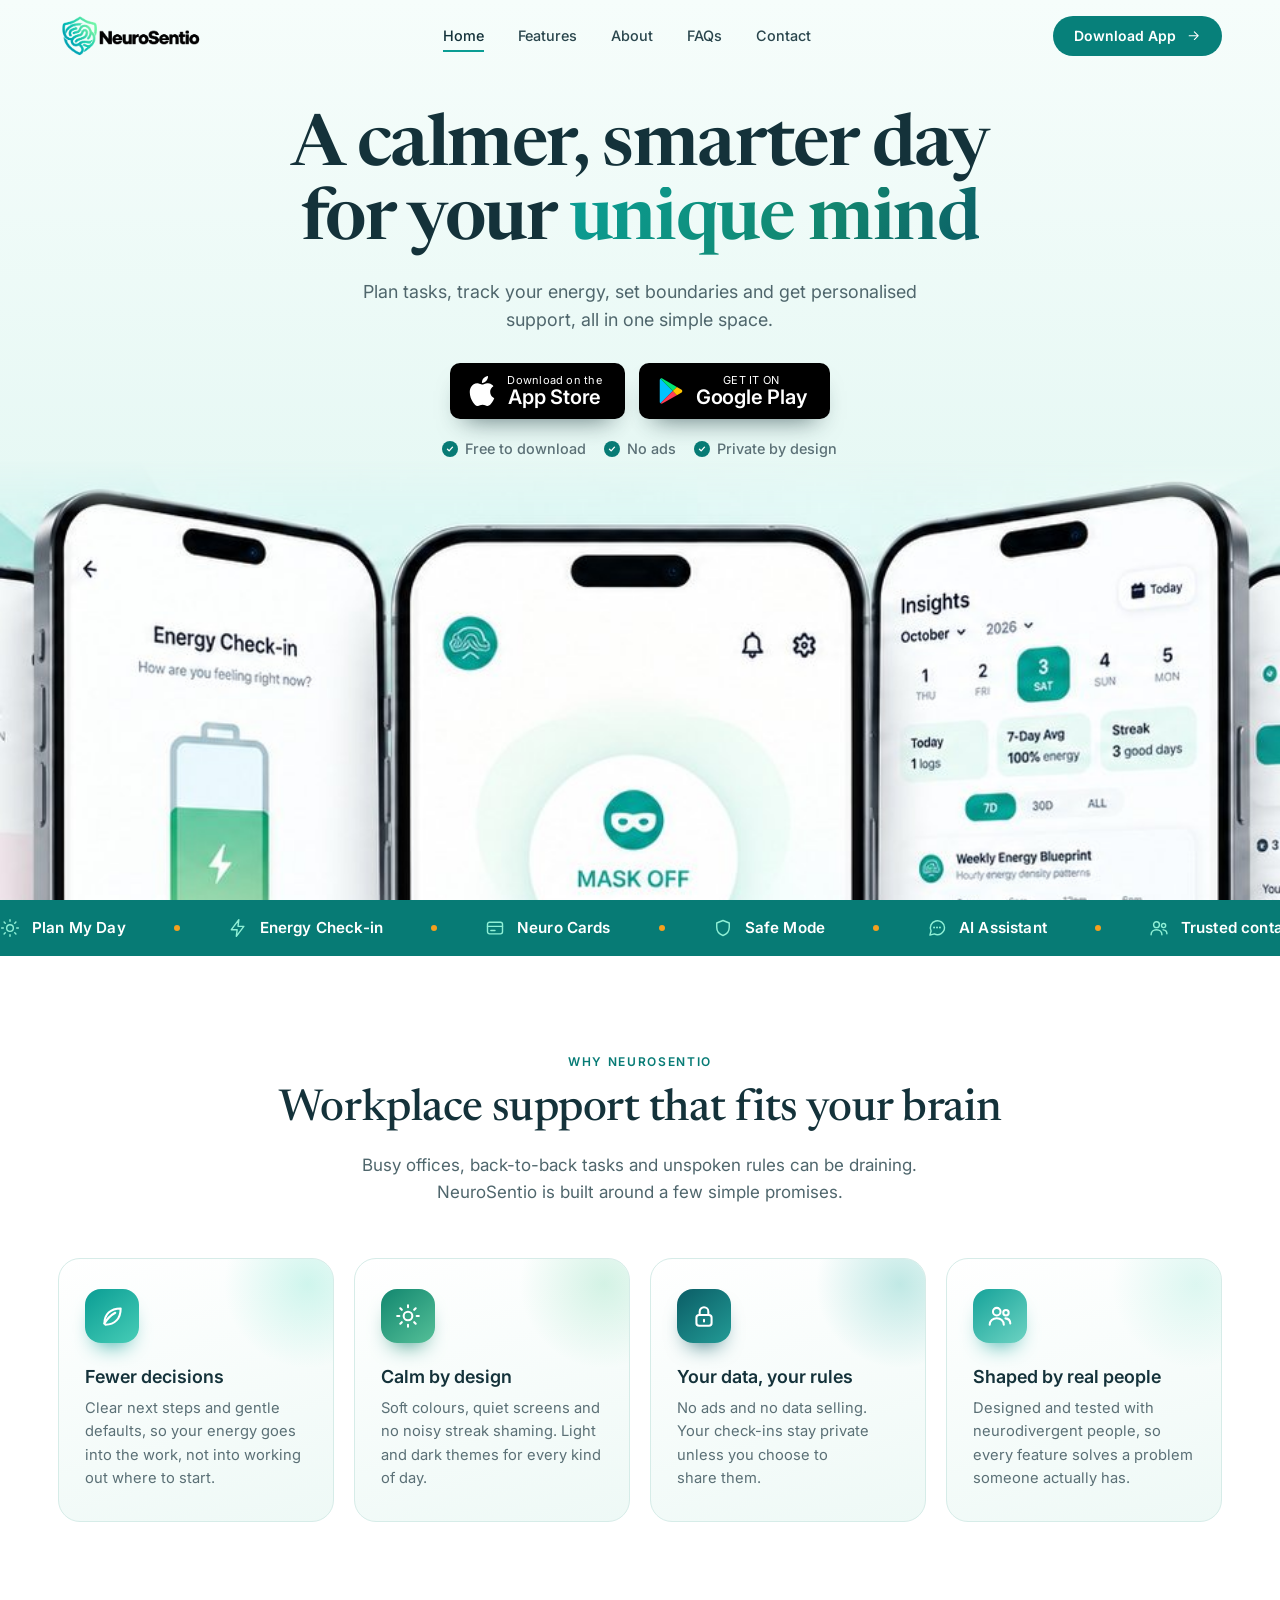
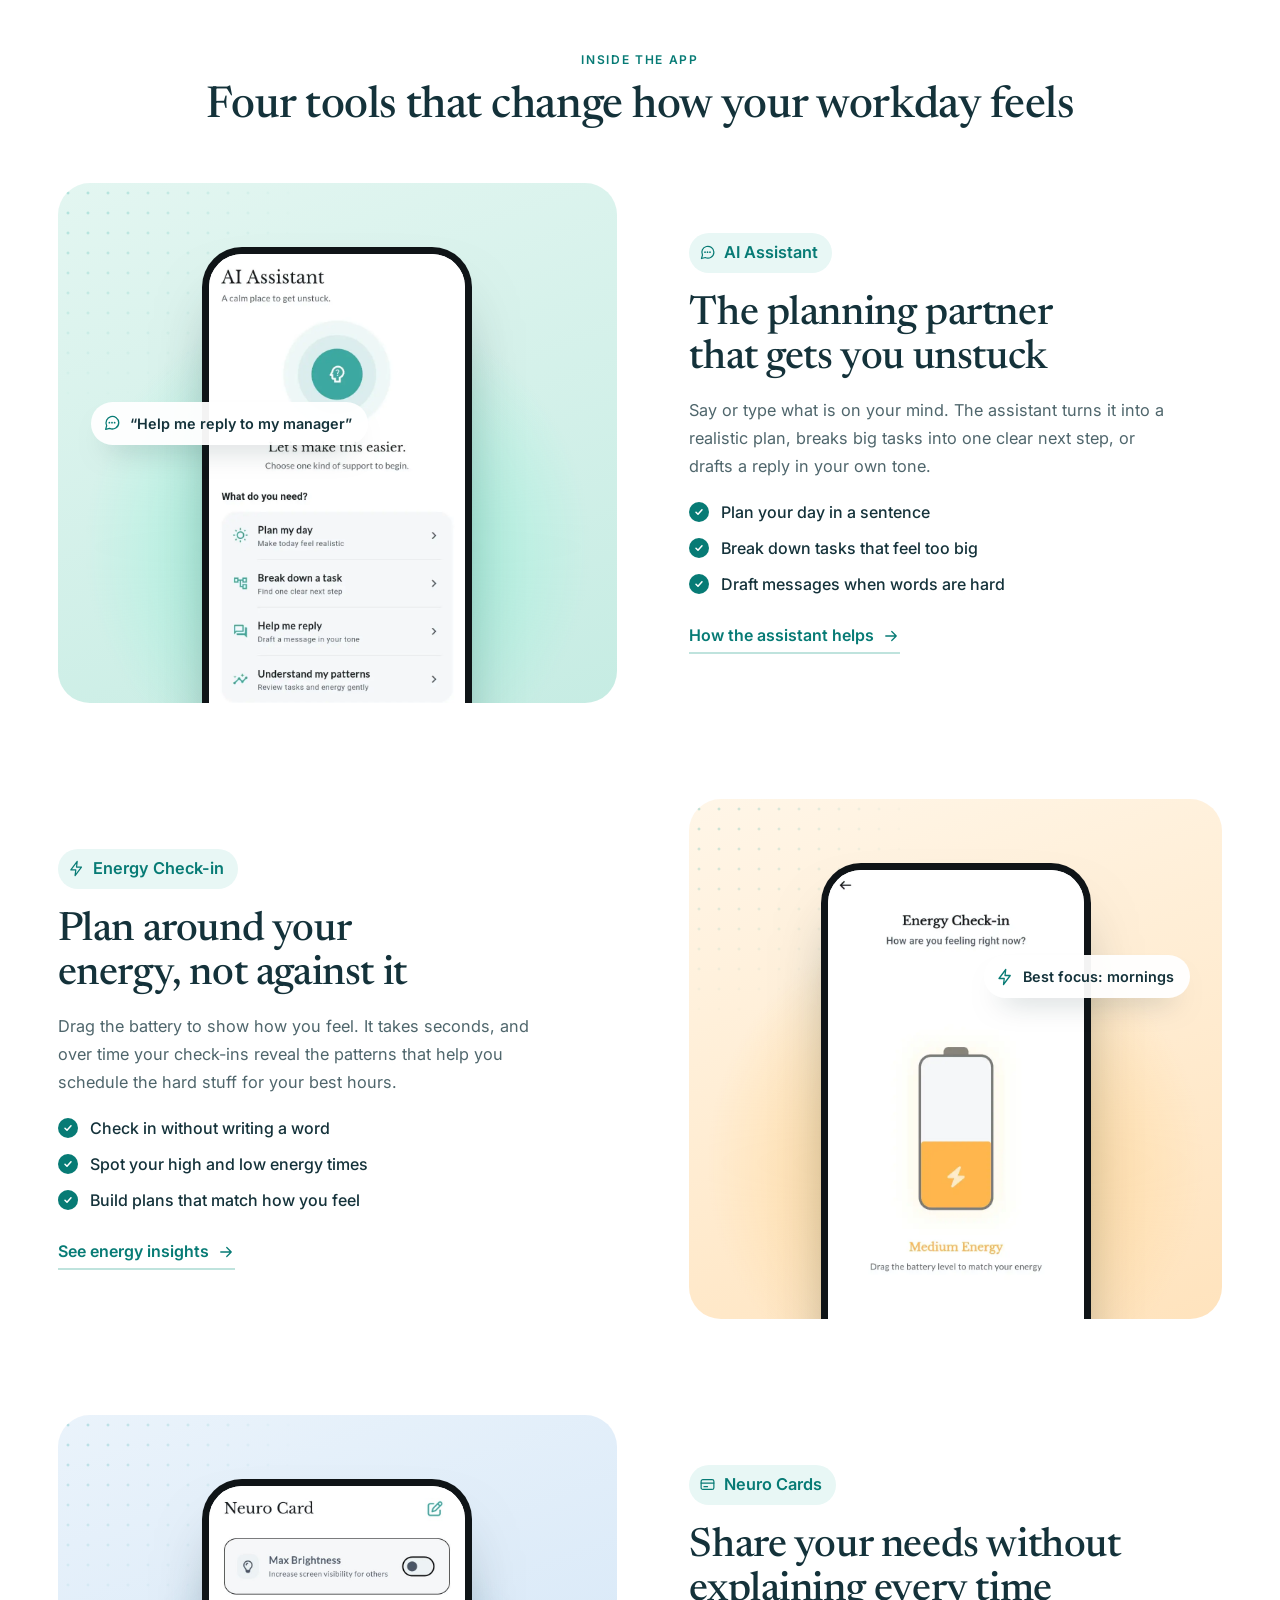
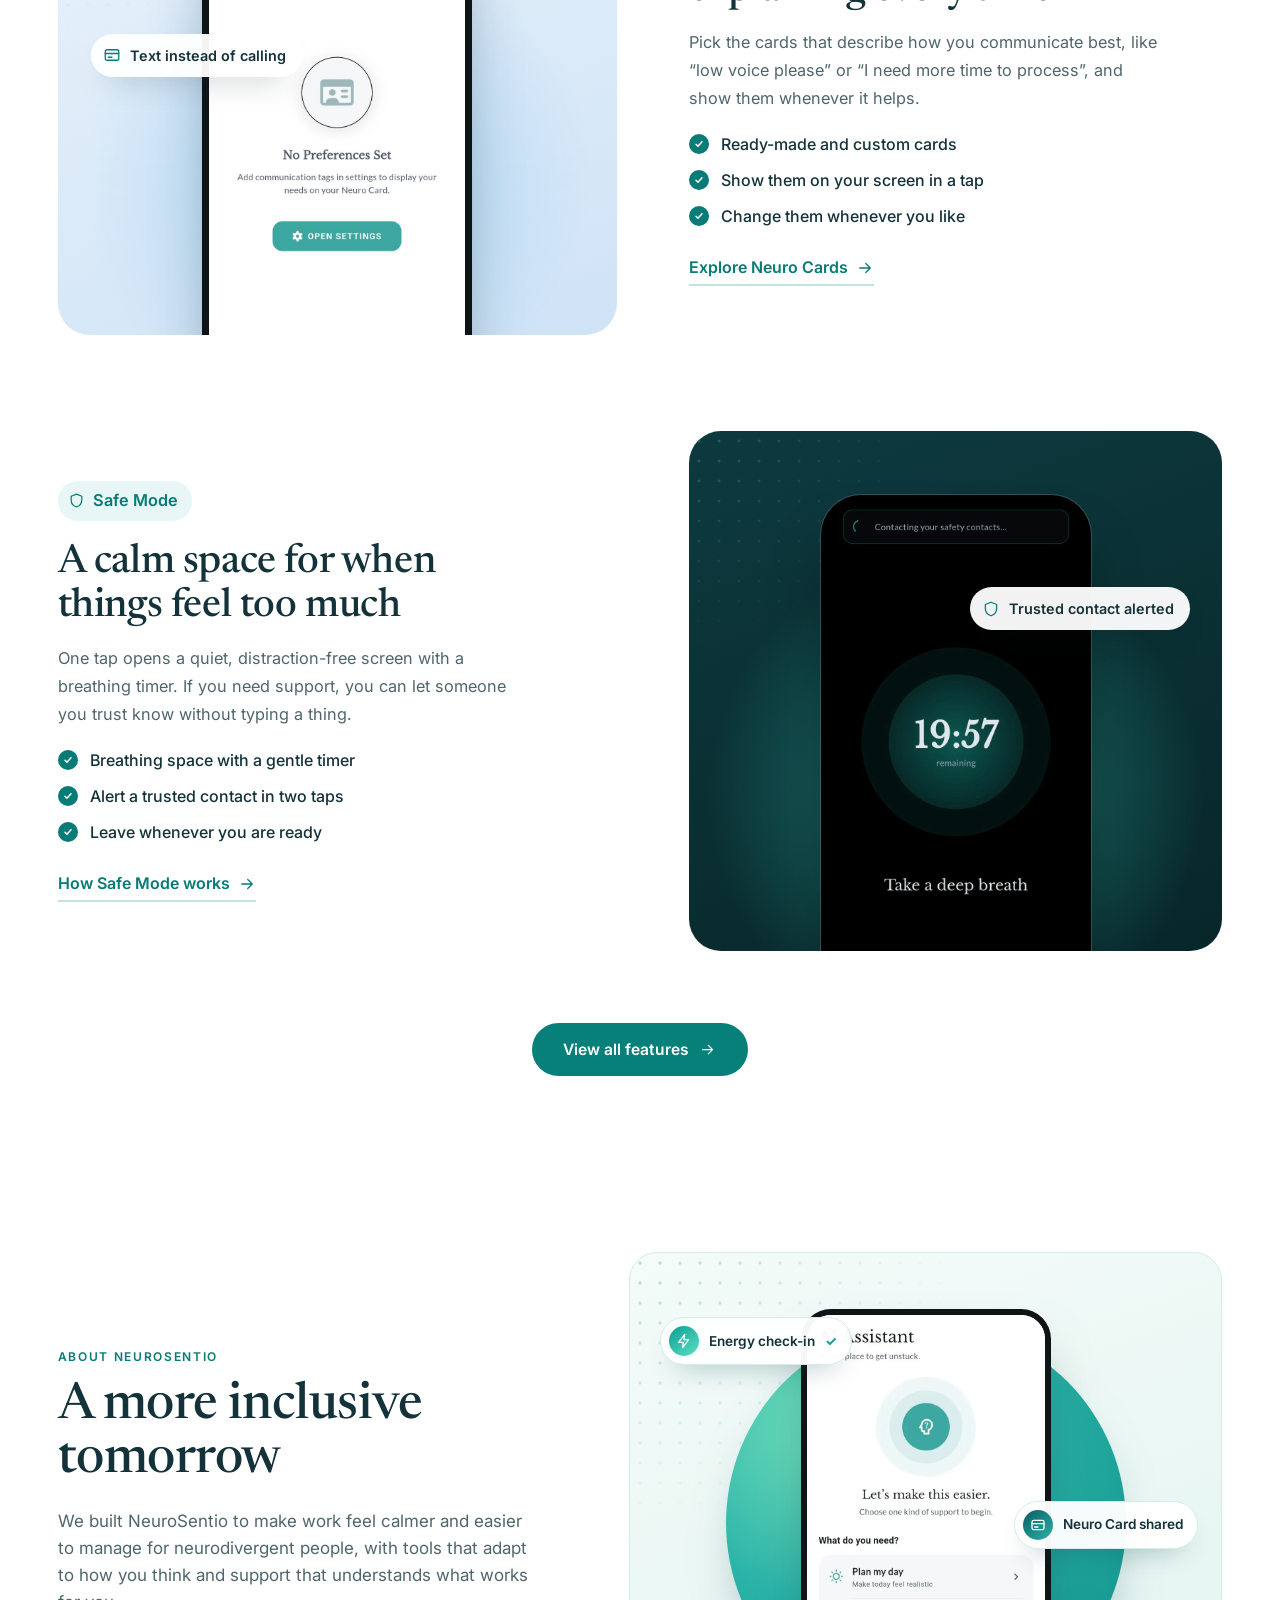
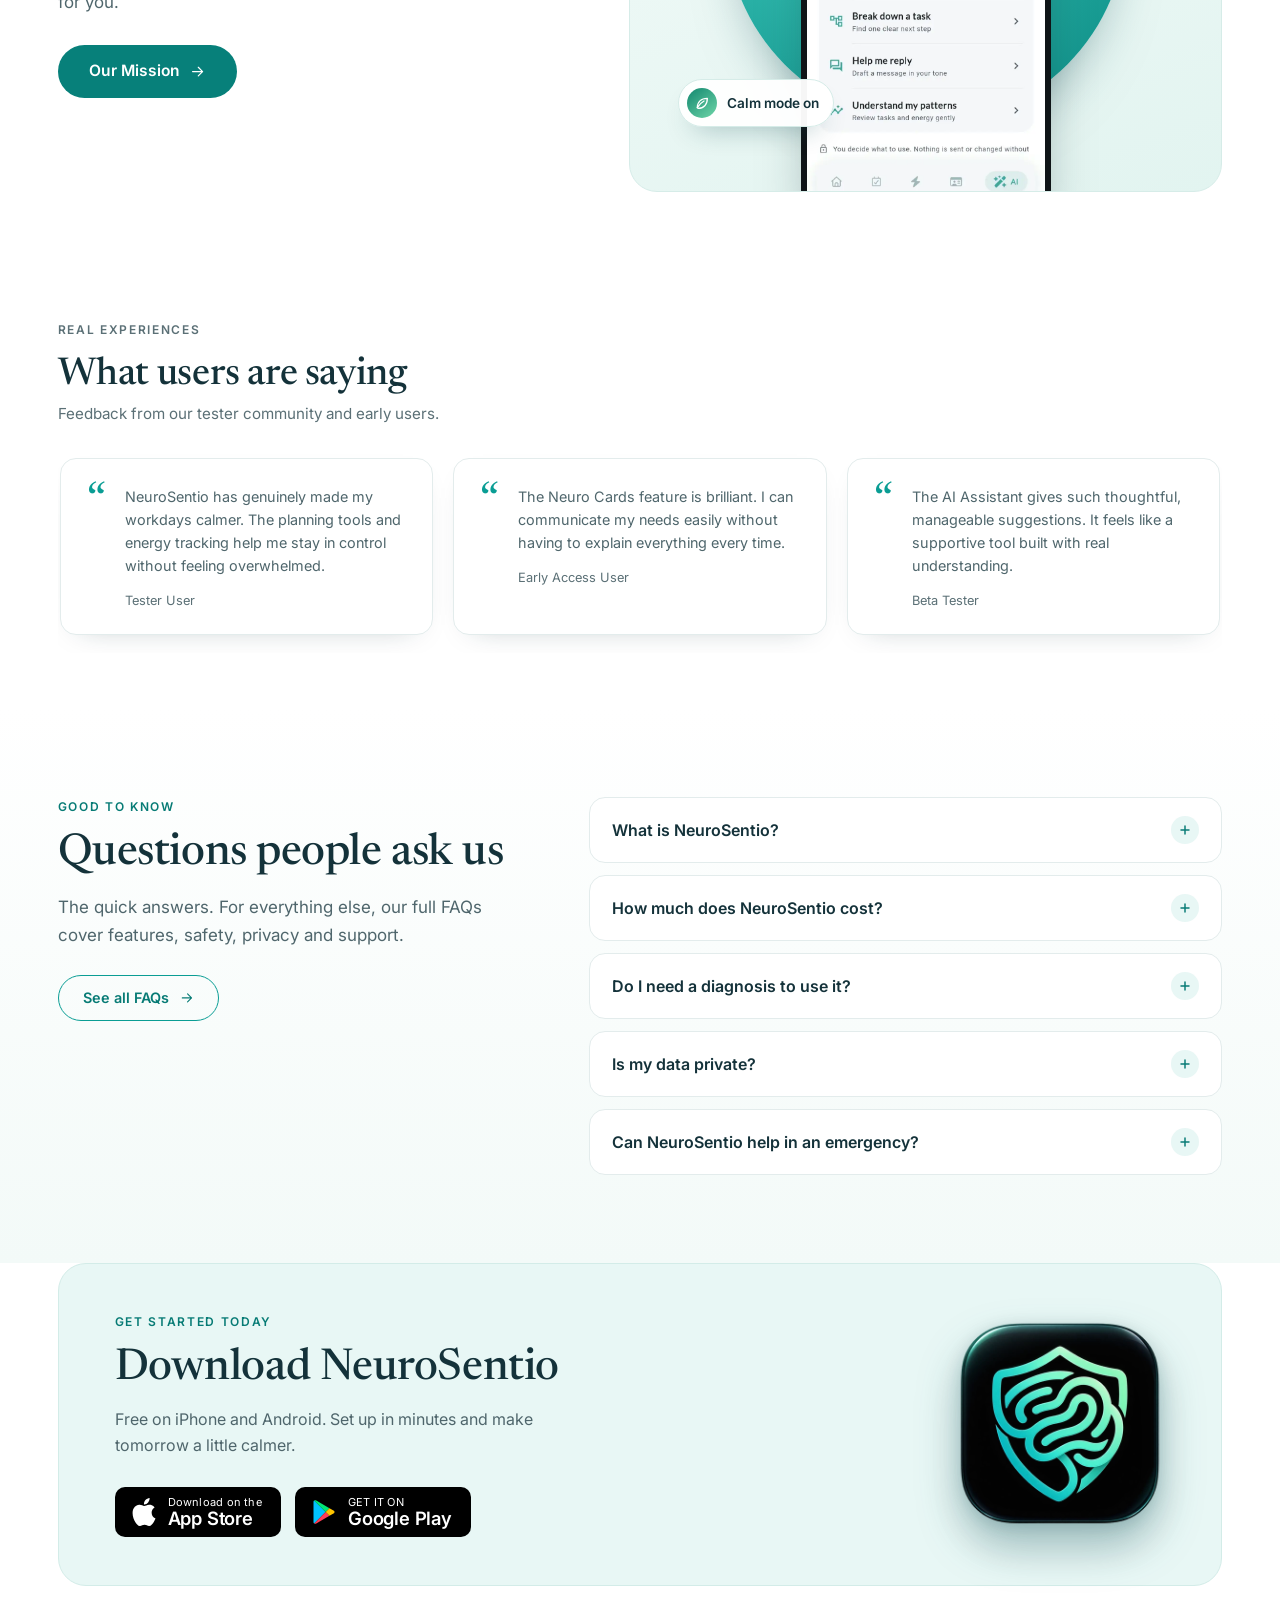
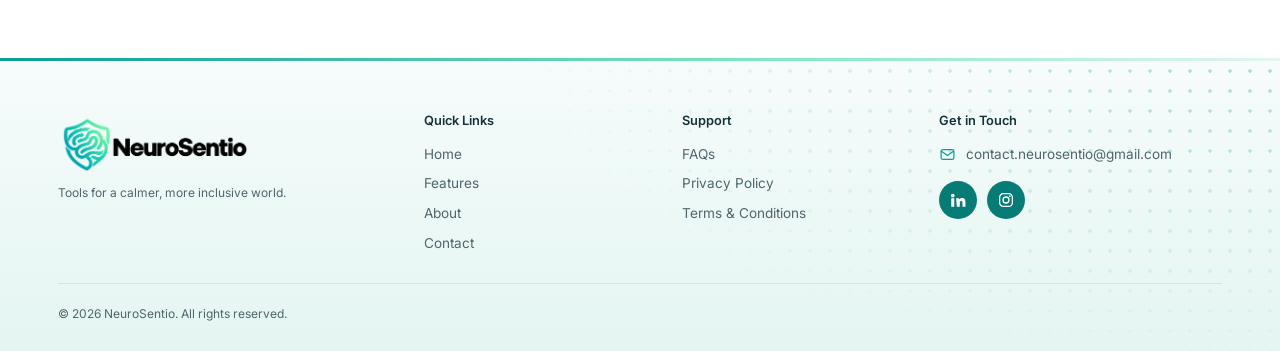
==== commit 4e5c1cc8: "Hero: App Store / Google Play badges as the main buttons plus a short trust line Co-Authored-By: Cla" ====
--- a/index.html
+++ b/index.html
@@ -24,7 +24,7 @@
   <link rel="preconnect" href="https://fonts.googleapis.com" />
   <link rel="preconnect" href="https://fonts.gstatic.com" crossorigin />
   <link href="https://fonts.googleapis.com/css2?family=Inter:wght@400;500;600;700&family=Newsreader:opsz,wght@6..72,400;6..72,500;6..72,600&display=swap" rel="stylesheet" />
-  <link rel="stylesheet" href="styles.css?v=202610092200" />
+  <link rel="stylesheet" href="styles.css?v=202610092205" />
   <script type="application/ld+json">{"@context":"https://schema.org","@graph":[{"@type":"Organization","name":"NeuroSentio","url":"https://neurosentio.com/","logo":"https://neurosentio.com/images/web/app-icon.png","email":"contact.neurosentio@gmail.com","sameAs":["https://www.linkedin.com/company/neurosentio-ltd/","https://www.instagram.com/neurosentio/","https://apps.apple.com/gb/app/neurosentio/id6758456795","https://play.google.com/store/apps/details?id=com.neurosentio.app"],"@id":"https://neurosentio.com/#organization"},{"@type":"WebSite","@id":"https://neurosentio.com/#website","url":"https://neurosentio.com/","name":"NeuroSentio","inLanguage":"en-GB","publisher":{"@id":"https://neurosentio.com/#organization"}},{"@type":"MobileApplication","name":"NeuroSentio","description":"A workplace support app for neurodivergent people, combining Safe Mode and trusted contact alerts, energy check-ins and insights, a planner with reminders, an AI voice assistant and Neuro Cards for sharing communication preferences.","operatingSystem":"iOS, Android","applicationCategory":"LifestyleApplication","image":"https://neurosentio.com/images/web/app-icon.png","screenshot":["https://neurosentio.com/images/AIAssistant.webp","https://neurosentio.com/images/EnergyCheckIn.webp","https://neurosentio.com/images/NeuroCard.jpg","https://neurosentio.com/images/SafeMode.jpg"],"installUrl":["https://apps.apple.com/gb/app/neurosentio/id6758456795","https://play.google.com/store/apps/details?id=com.neurosentio.app"],"offers":{"@type":"Offer","price":"0","priceCurrency":"GBP"},"publisher":{"@id":"https://neurosentio.com/#organization"},"url":"https://neurosentio.com/"}]}</script>
 </head>
 <body data-page="home">
@@ -103,17 +103,17 @@
       <div class="container mind-hero-copy">
         <h1 id="heroTitle">A calmer, smarter day for your <span class="hl">unique mind</span></h1>
         <p class="mind-hero-lead">Plan tasks, track your energy, set boundaries and get personalised support, all in one simple space.</p>
-        <div class="mind-hero-ctas">
-          <a class="btn btn-solid btn-lg" href="#download">Get started free <svg class="icon" aria-hidden="true"><use href="#i-arrow"/></svg></a>
-          <a class="btn btn-ghost btn-lg" href="#features"><svg class="icon" aria-hidden="true"><use href="#i-sun"/></svg>See how it works</a>
-        </div>
-        <div class="mind-hero-platforms">
-          <span class="plat-icons">
-            <a href="https://apps.apple.com/gb/app/neurosentio/id6758456795" target="_blank" rel="noopener" aria-label="NeuroSentio on the App Store (opens in a new tab)"><svg class="icon" aria-hidden="true"><use href="#i-apple"/></svg></a>
-            <a href="https://play.google.com/store/apps/details?id=com.neurosentio.app" target="_blank" rel="noopener" aria-label="NeuroSentio on Google Play (opens in a new tab)"><svg class="icon" aria-hidden="true"><use href="#i-android"/></svg></a>
-          </span>
-          <span>Free on iOS and Android</span>
-        </div>
+        <div class="store-row mind-hero-stores">
+          <a class="store" href="https://apps.apple.com/gb/app/neurosentio/id6758456795" target="_blank" rel="noopener" aria-label="Download NeuroSentio on the App Store (opens in a new tab)">
+            <svg class="store-ico" aria-hidden="true"><use href="#i-apple"/></svg>
+            <span><small>Download on the</small><strong>App Store</strong></span>
+          </a>
+          <a class="store" href="https://play.google.com/store/apps/details?id=com.neurosentio.app" target="_blank" rel="noopener" aria-label="Get NeuroSentio on Google Play (opens in a new tab)">
+            <svg class="store-ico" aria-hidden="true"><use href="#i-play"/></svg>
+            <span><small>GET IT ON</small><strong>Google Play</strong></span>
+          </a>
+        </div>
+        <p class="mind-hero-trust"><span>Free to download</span><span>No ads</span><span>Private by design</span></p>
       </div>
       <div class="mind-hero-phones">
         <picture>
@@ -427,6 +427,6 @@
       <p>© <span id="year">2026</span> NeuroSentio. All rights reserved.</p>    </div>
   </footer>
 
-  <script src="script.js?v=202610092200"></script>
+  <script src="script.js?v=202610092205"></script>
 </body>
 </html>
--- a/styles.css
+++ b/styles.css
@@ -1787,3 +1787,24 @@
 .mind-hero-phones { margin-top: 0; }
 .mind-hero-phones img { object-position: 50% 28%; -webkit-mask-image: linear-gradient(to bottom, transparent 0%, #000 12%); mask-image: linear-gradient(to bottom, transparent 0%, #000 12%); }
 
+/* Hero v4: store badges + trust line */
+.mind-hero-stores { justify-content: center; margin-bottom: 18px; }
+.mind-hero .store { border-color: transparent; padding: 10px 22px 10px 16px; box-shadow: 0 14px 26px -14px rgba(11, 40, 44, .65); }
+.mind-hero .store-ico { width: 30px; height: 30px; }
+.mind-hero .store strong { font-size: 1.25rem; }
+.mind-hero-trust { display: flex; flex-wrap: wrap; justify-content: center; gap: 6px 18px; color: var(--muted); font-size: .9rem; font-weight: 500; }
+.mind-hero-trust span { display: inline-flex; align-items: center; gap: 7px; }
+.mind-hero-trust span::before {
+  content: ""; width: 16px; height: 16px; border-radius: 50%; flex: none;
+  background: var(--teal-dark) url("data:image/svg+xml,%3Csvg xmlns='http://www.w3.org/2000/svg' viewBox='0 0 24 24' fill='none' stroke='white' stroke-width='3.2' stroke-linecap='round' stroke-linejoin='round'%3E%3Cpath d='M6 12.5l4 4 8-9'/%3E%3C/svg%3E") center / 10px no-repeat;
+}
+.mind-hero-copy > :nth-child(3) { animation-delay: .2s; }
+.mind-hero-copy > :nth-child(4) { animation-delay: .3s; }
+@media (max-width: 600px) {
+  .mind-hero .store-row { display: grid; grid-template-columns: 1fr 1fr; gap: 10px; width: 100%; max-width: 360px; }
+  .mind-hero .store { padding: 8px 10px; justify-content: center; }
+  .mind-hero .store strong { font-size: 1.05rem; }
+  .mind-hero .store-ico { width: 26px; height: 26px; }
+  .mind-hero-trust { font-size: .82rem; gap: 6px 12px; }
+}
+@media (max-width: 380px) { .mind-hero .store-row { grid-template-columns: 1fr; } }
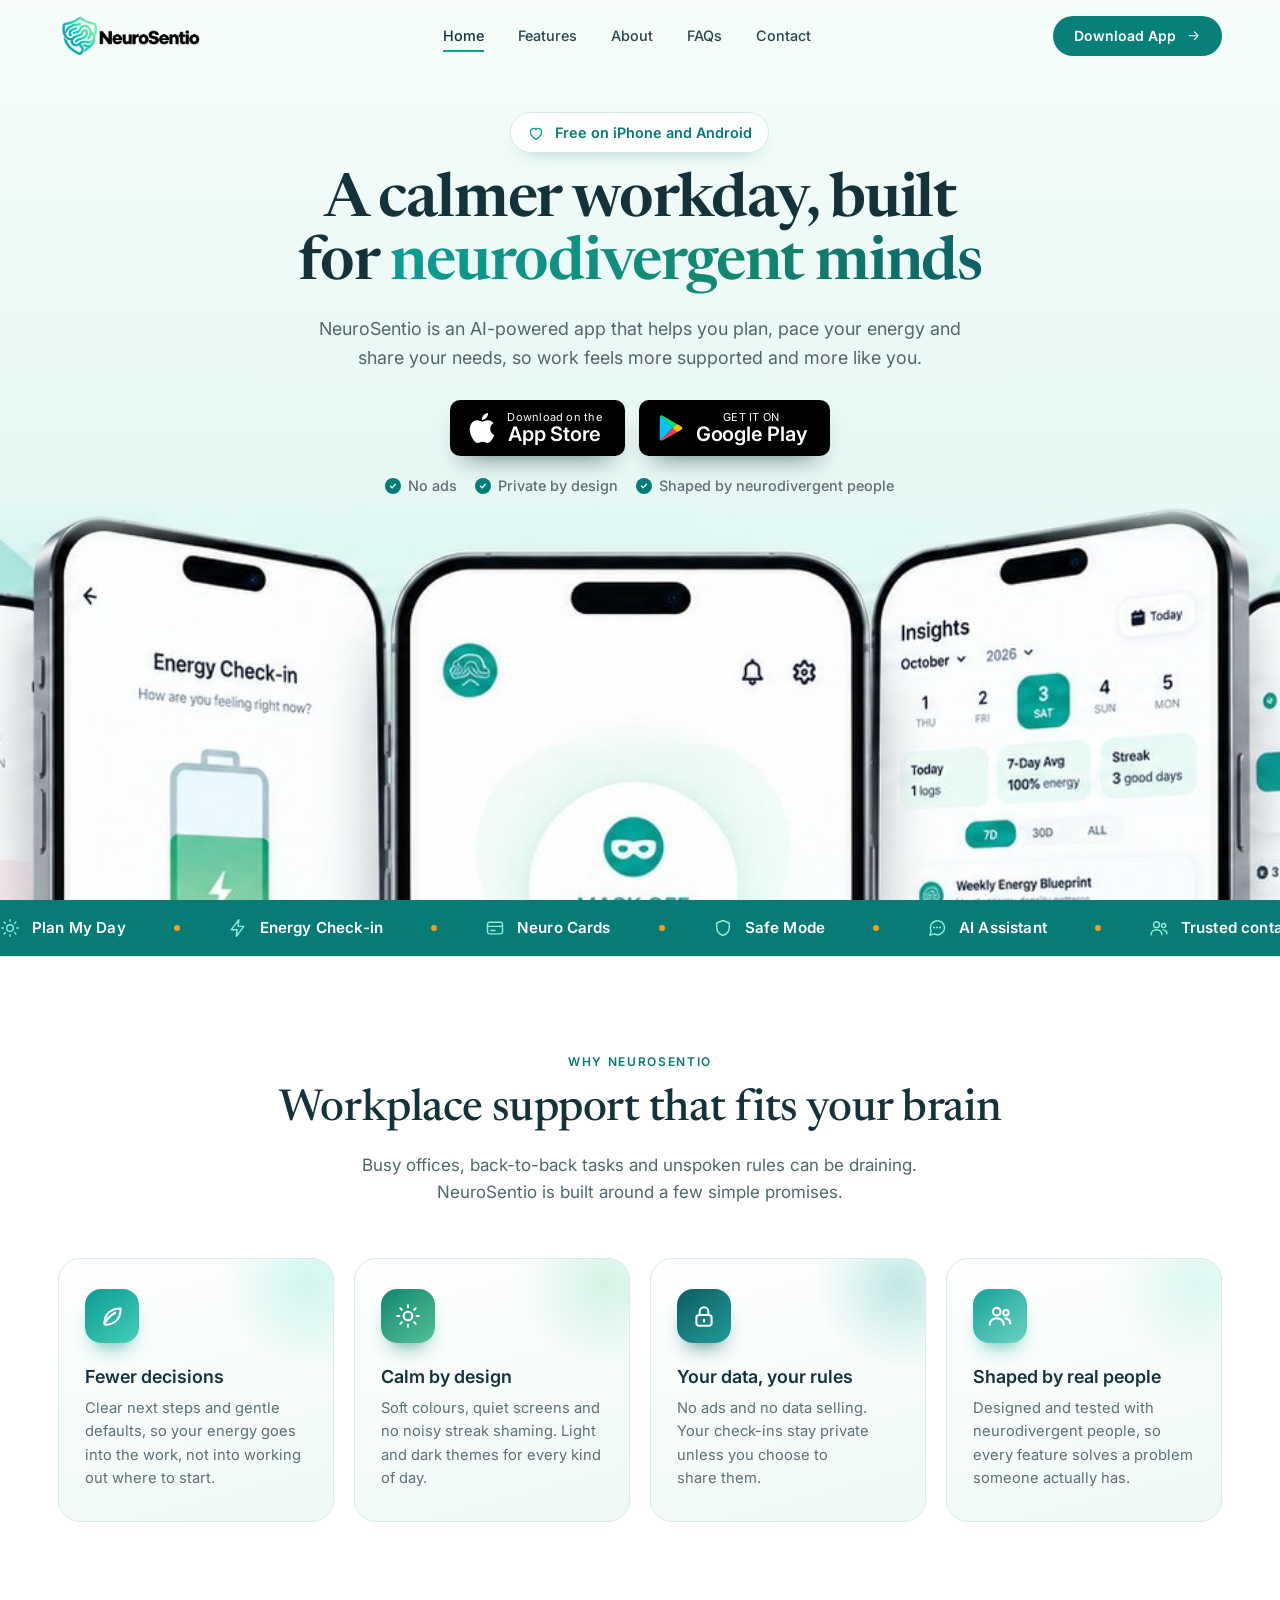
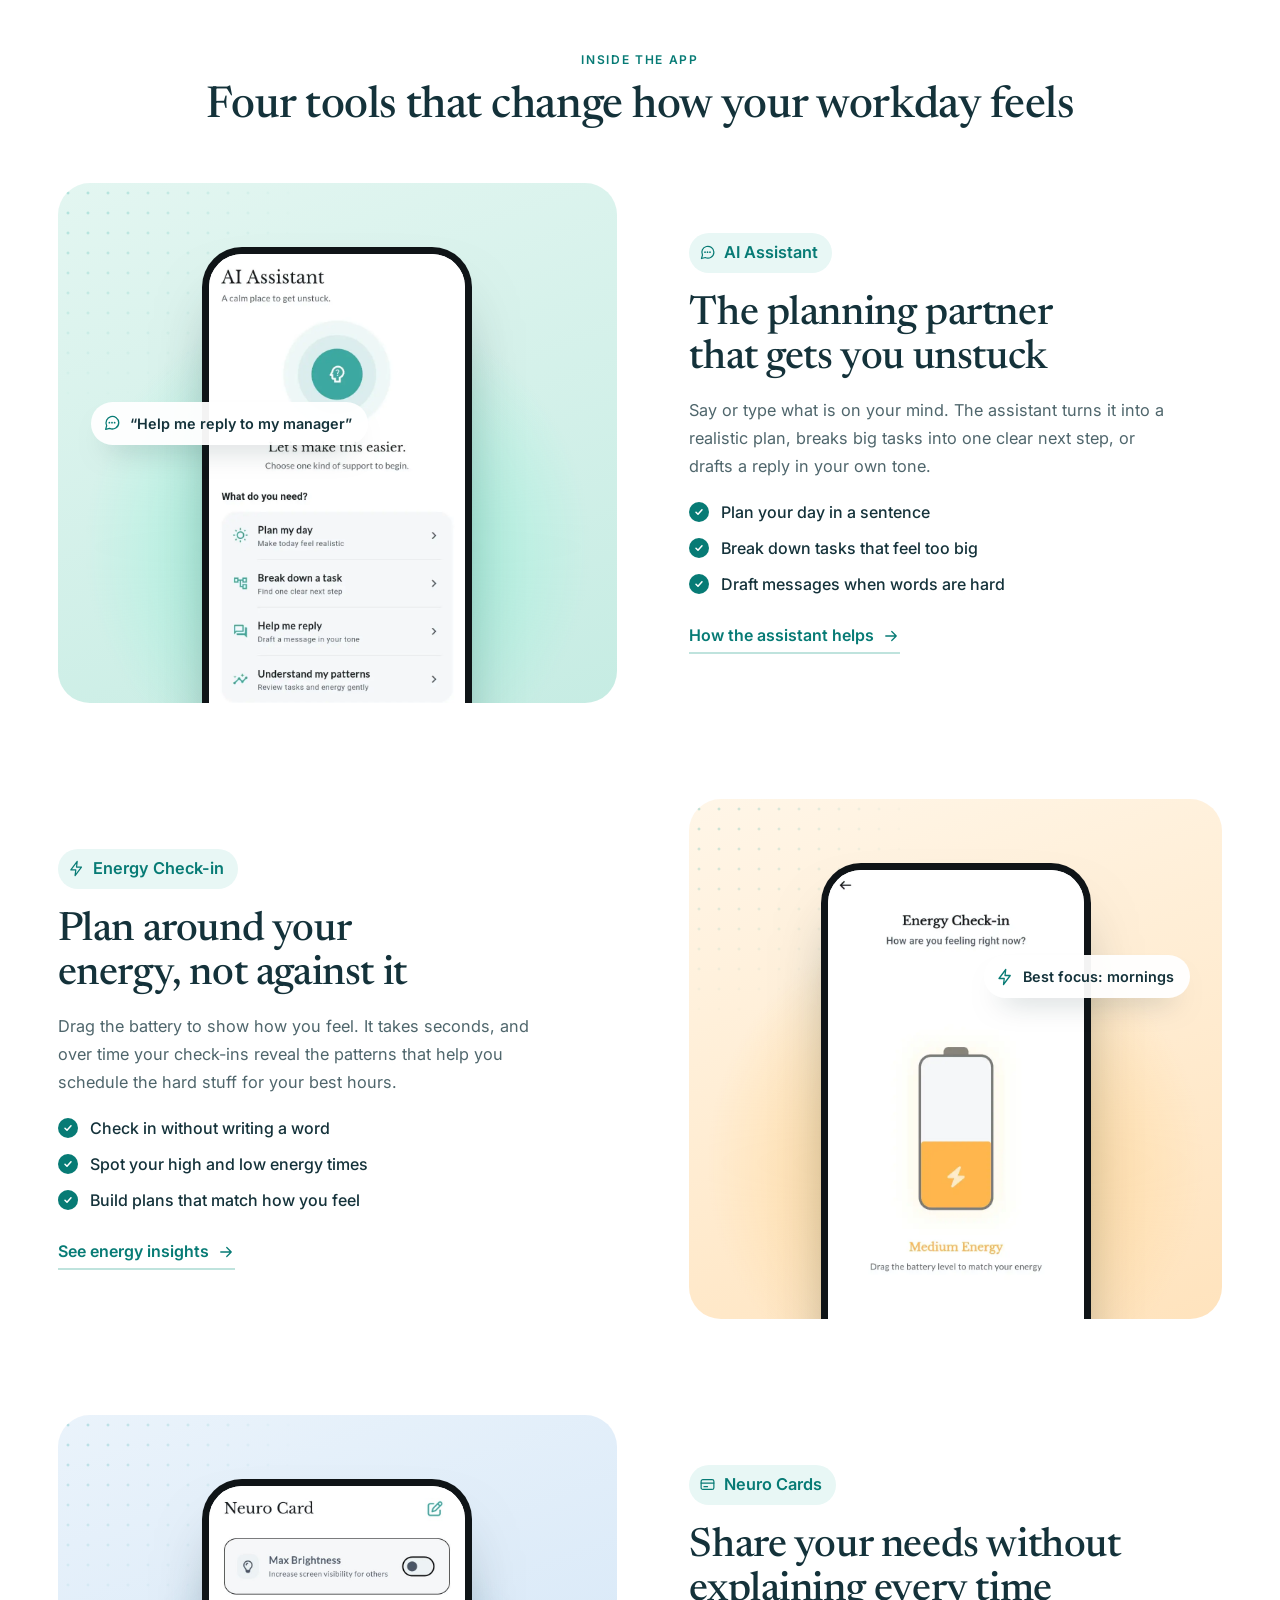
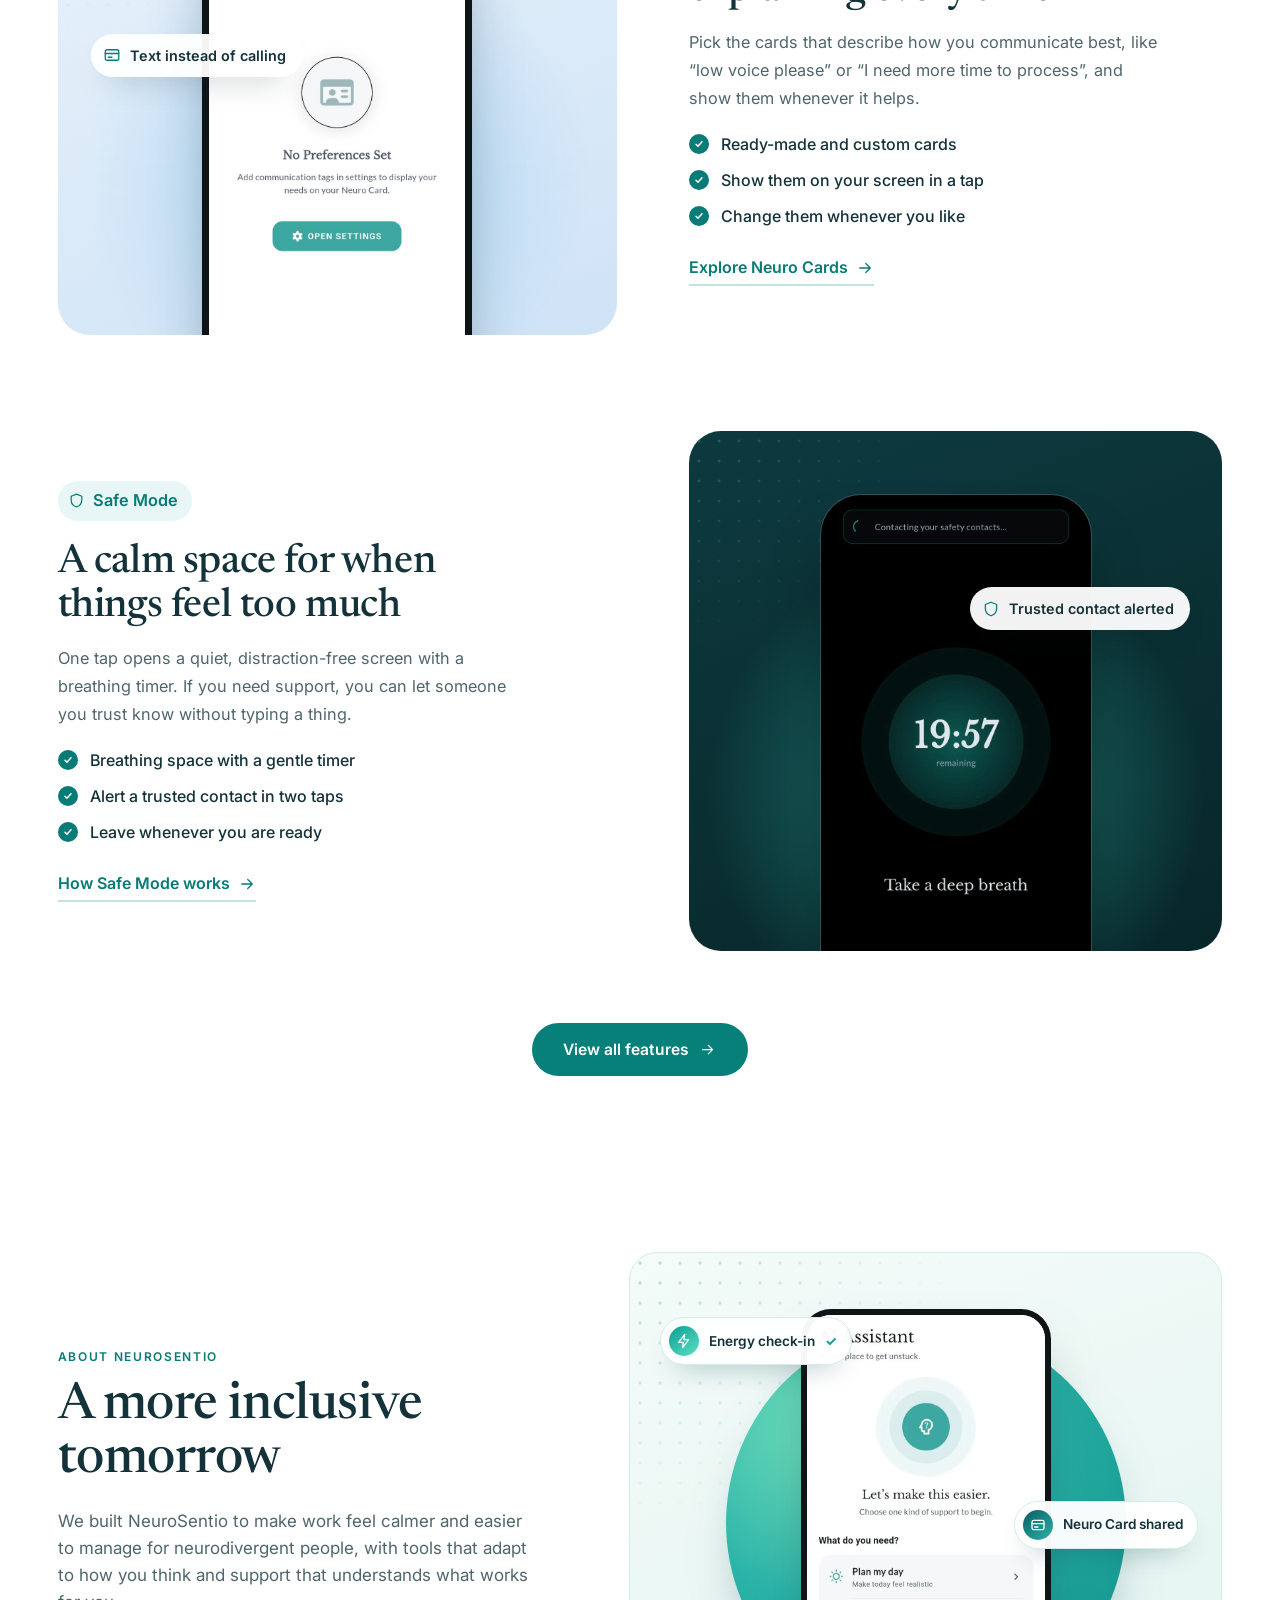
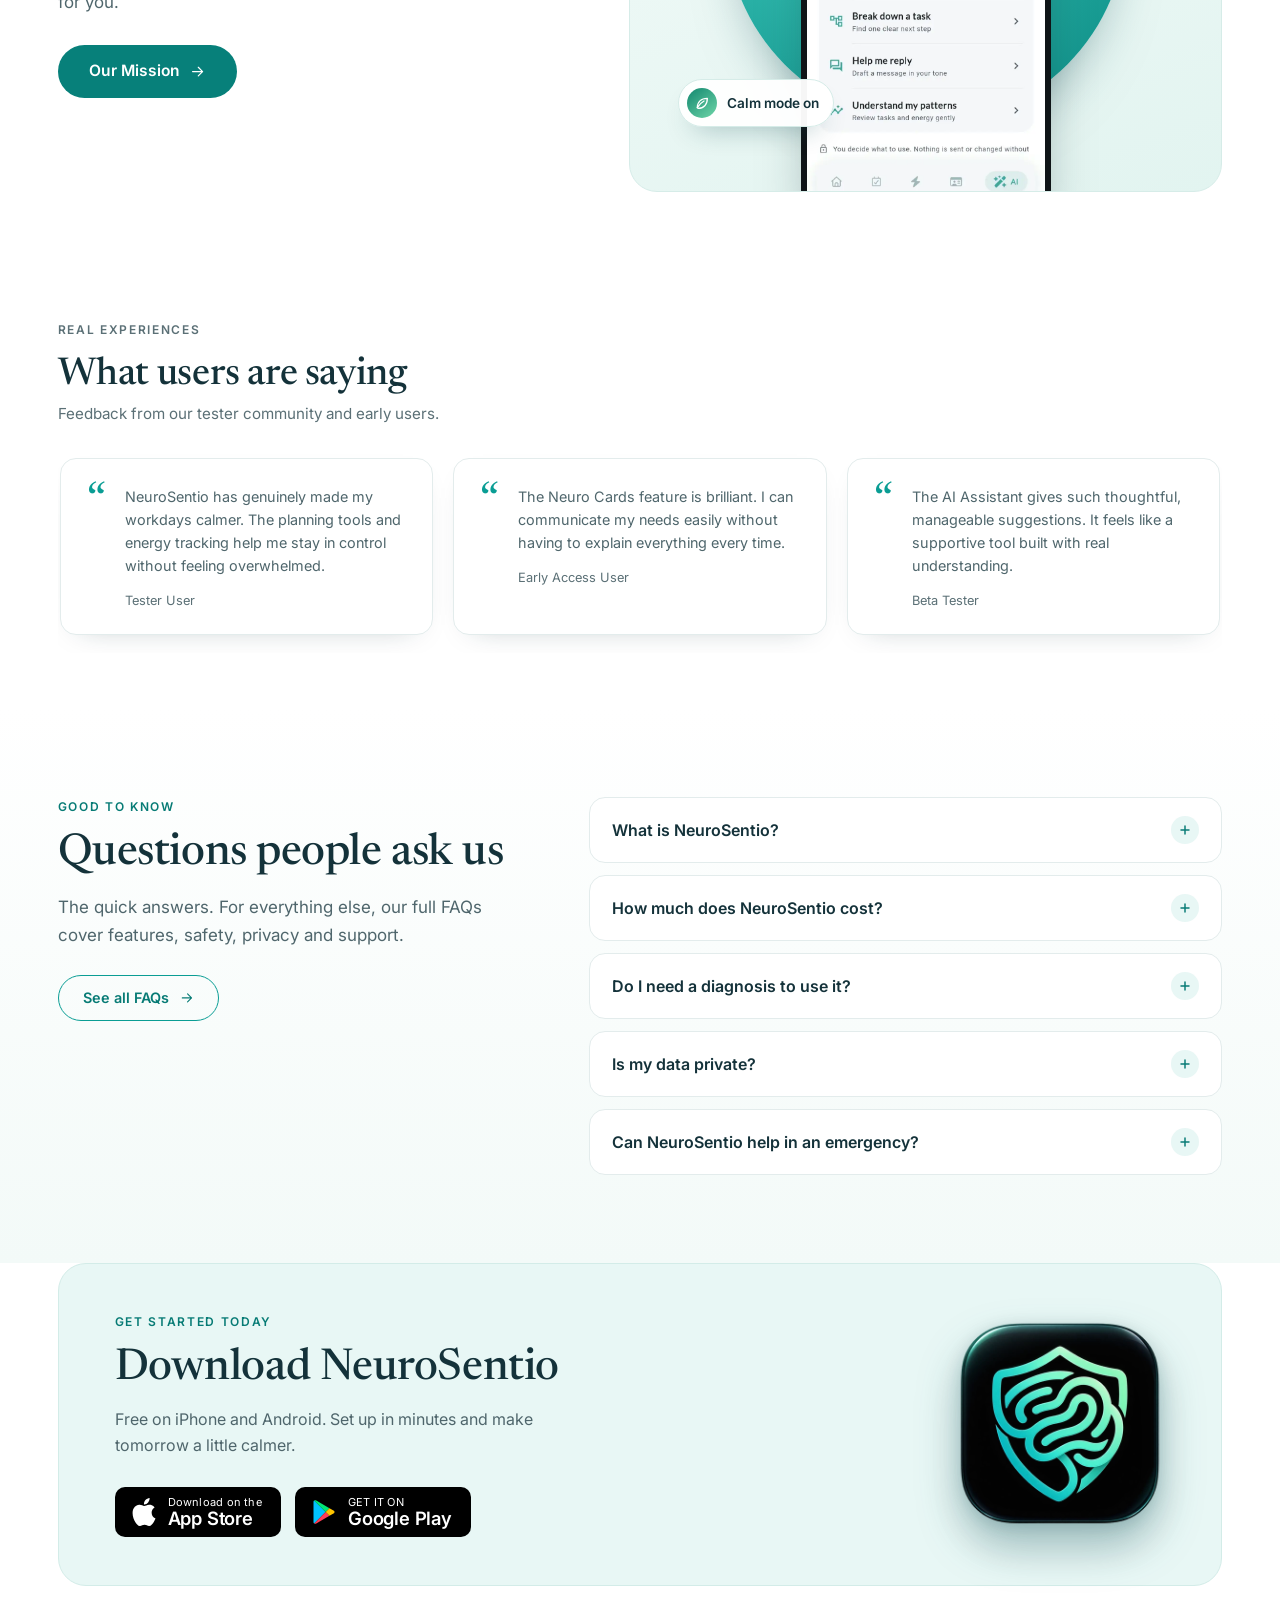
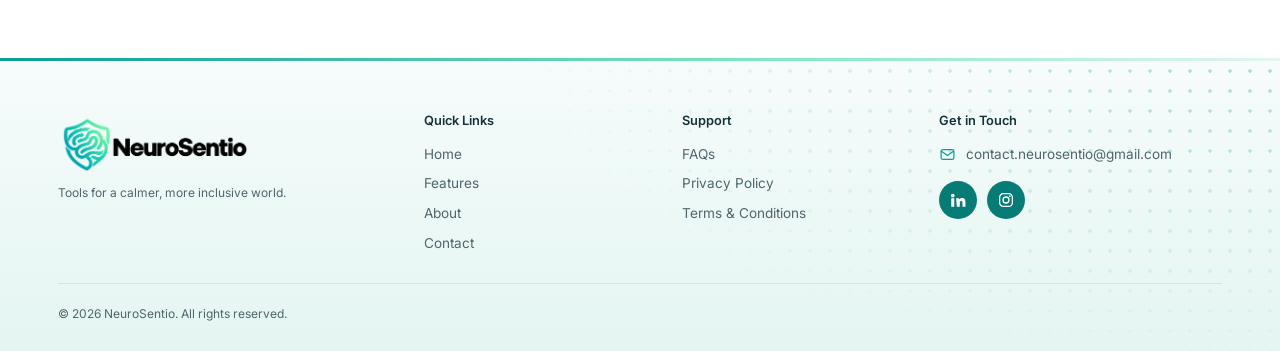
==== commit 781da454: "Hero: restore 'A calmer workday, built for neurodivergent minds' headline, description and Free badg" ====
--- a/index.html
+++ b/index.html
@@ -24,7 +24,7 @@
   <link rel="preconnect" href="https://fonts.googleapis.com" />
   <link rel="preconnect" href="https://fonts.gstatic.com" crossorigin />
   <link href="https://fonts.googleapis.com/css2?family=Inter:wght@400;500;600;700&family=Newsreader:opsz,wght@6..72,400;6..72,500;6..72,600&display=swap" rel="stylesheet" />
-  <link rel="stylesheet" href="styles.css?v=202610092205" />
+  <link rel="stylesheet" href="styles.css?v=202610092219" />
   <script type="application/ld+json">{"@context":"https://schema.org","@graph":[{"@type":"Organization","name":"NeuroSentio","url":"https://neurosentio.com/","logo":"https://neurosentio.com/images/web/app-icon.png","email":"contact.neurosentio@gmail.com","sameAs":["https://www.linkedin.com/company/neurosentio-ltd/","https://www.instagram.com/neurosentio/","https://apps.apple.com/gb/app/neurosentio/id6758456795","https://play.google.com/store/apps/details?id=com.neurosentio.app"],"@id":"https://neurosentio.com/#organization"},{"@type":"WebSite","@id":"https://neurosentio.com/#website","url":"https://neurosentio.com/","name":"NeuroSentio","inLanguage":"en-GB","publisher":{"@id":"https://neurosentio.com/#organization"}},{"@type":"MobileApplication","name":"NeuroSentio","description":"A workplace support app for neurodivergent people, combining Safe Mode and trusted contact alerts, energy check-ins and insights, a planner with reminders, an AI voice assistant and Neuro Cards for sharing communication preferences.","operatingSystem":"iOS, Android","applicationCategory":"LifestyleApplication","image":"https://neurosentio.com/images/web/app-icon.png","screenshot":["https://neurosentio.com/images/AIAssistant.webp","https://neurosentio.com/images/EnergyCheckIn.webp","https://neurosentio.com/images/NeuroCard.jpg","https://neurosentio.com/images/SafeMode.jpg"],"installUrl":["https://apps.apple.com/gb/app/neurosentio/id6758456795","https://play.google.com/store/apps/details?id=com.neurosentio.app"],"offers":{"@type":"Offer","price":"0","priceCurrency":"GBP"},"publisher":{"@id":"https://neurosentio.com/#organization"},"url":"https://neurosentio.com/"}]}</script>
 </head>
 <body data-page="home">
@@ -101,8 +101,9 @@
     <!-- ========== Hero ========== -->
     <section class="mind-hero" id="home" aria-labelledby="heroTitle">
       <div class="container mind-hero-copy">
-        <h1 id="heroTitle">A calmer, smarter day for your <span class="hl">unique mind</span></h1>
-        <p class="mind-hero-lead">Plan tasks, track your energy, set boundaries and get personalised support, all in one simple space.</p>
+        <p class="app-hero-badge"><svg class="icon" aria-hidden="true"><use href="#i-heart"/></svg>Free on iPhone and Android</p>
+        <h1 id="heroTitle">A calmer workday, built for <span class="hl">neurodivergent minds</span></h1>
+        <p class="mind-hero-lead">NeuroSentio is an AI-powered app that helps you plan, pace your energy and share your needs, so work feels more supported and more like you.</p>
         <div class="store-row mind-hero-stores">
           <a class="store" href="https://apps.apple.com/gb/app/neurosentio/id6758456795" target="_blank" rel="noopener" aria-label="Download NeuroSentio on the App Store (opens in a new tab)">
             <svg class="store-ico" aria-hidden="true"><use href="#i-apple"/></svg>
@@ -113,7 +114,7 @@
             <span><small>GET IT ON</small><strong>Google Play</strong></span>
           </a>
         </div>
-        <p class="mind-hero-trust"><span>Free to download</span><span>No ads</span><span>Private by design</span></p>
+        <p class="mind-hero-trust"><span>No ads</span><span>Private by design</span><span>Shaped by neurodivergent people</span></p>
       </div>
       <div class="mind-hero-phones">
         <picture>
@@ -427,6 +428,6 @@
       <p>© <span id="year">2026</span> NeuroSentio. All rights reserved.</p>    </div>
   </footer>
 
-  <script src="script.js?v=202610092205"></script>
+  <script src="script.js?v=202610092219"></script>
 </body>
 </html>
--- a/styles.css
+++ b/styles.css
@@ -1808,3 +1808,10 @@
   .mind-hero-trust { font-size: .82rem; gap: 6px 12px; }
 }
 @media (max-width: 380px) { .mind-hero .store-row { grid-template-columns: 1fr; } }
+.mind-hero .app-hero-badge { margin-bottom: 18px; }
+.mind-hero h1 { max-width: 18ch; }
+.mind-hero-copy > :nth-child(5) { animation-delay: .4s; }
+@media (min-width: 761px) and (max-height: 760px) { .mind-hero .app-hero-badge { margin-bottom: 10px; padding: 6px 14px; } }
+.mind-hero h1 { max-width: 22ch; font-size: clamp(2.45rem, 1.3rem + 3.1vw, 4.1rem); }
+.mind-hero-lead { max-width: 60ch; }
+@media (max-width: 600px) { .mind-hero h1 { font-size: 2.3rem; } }
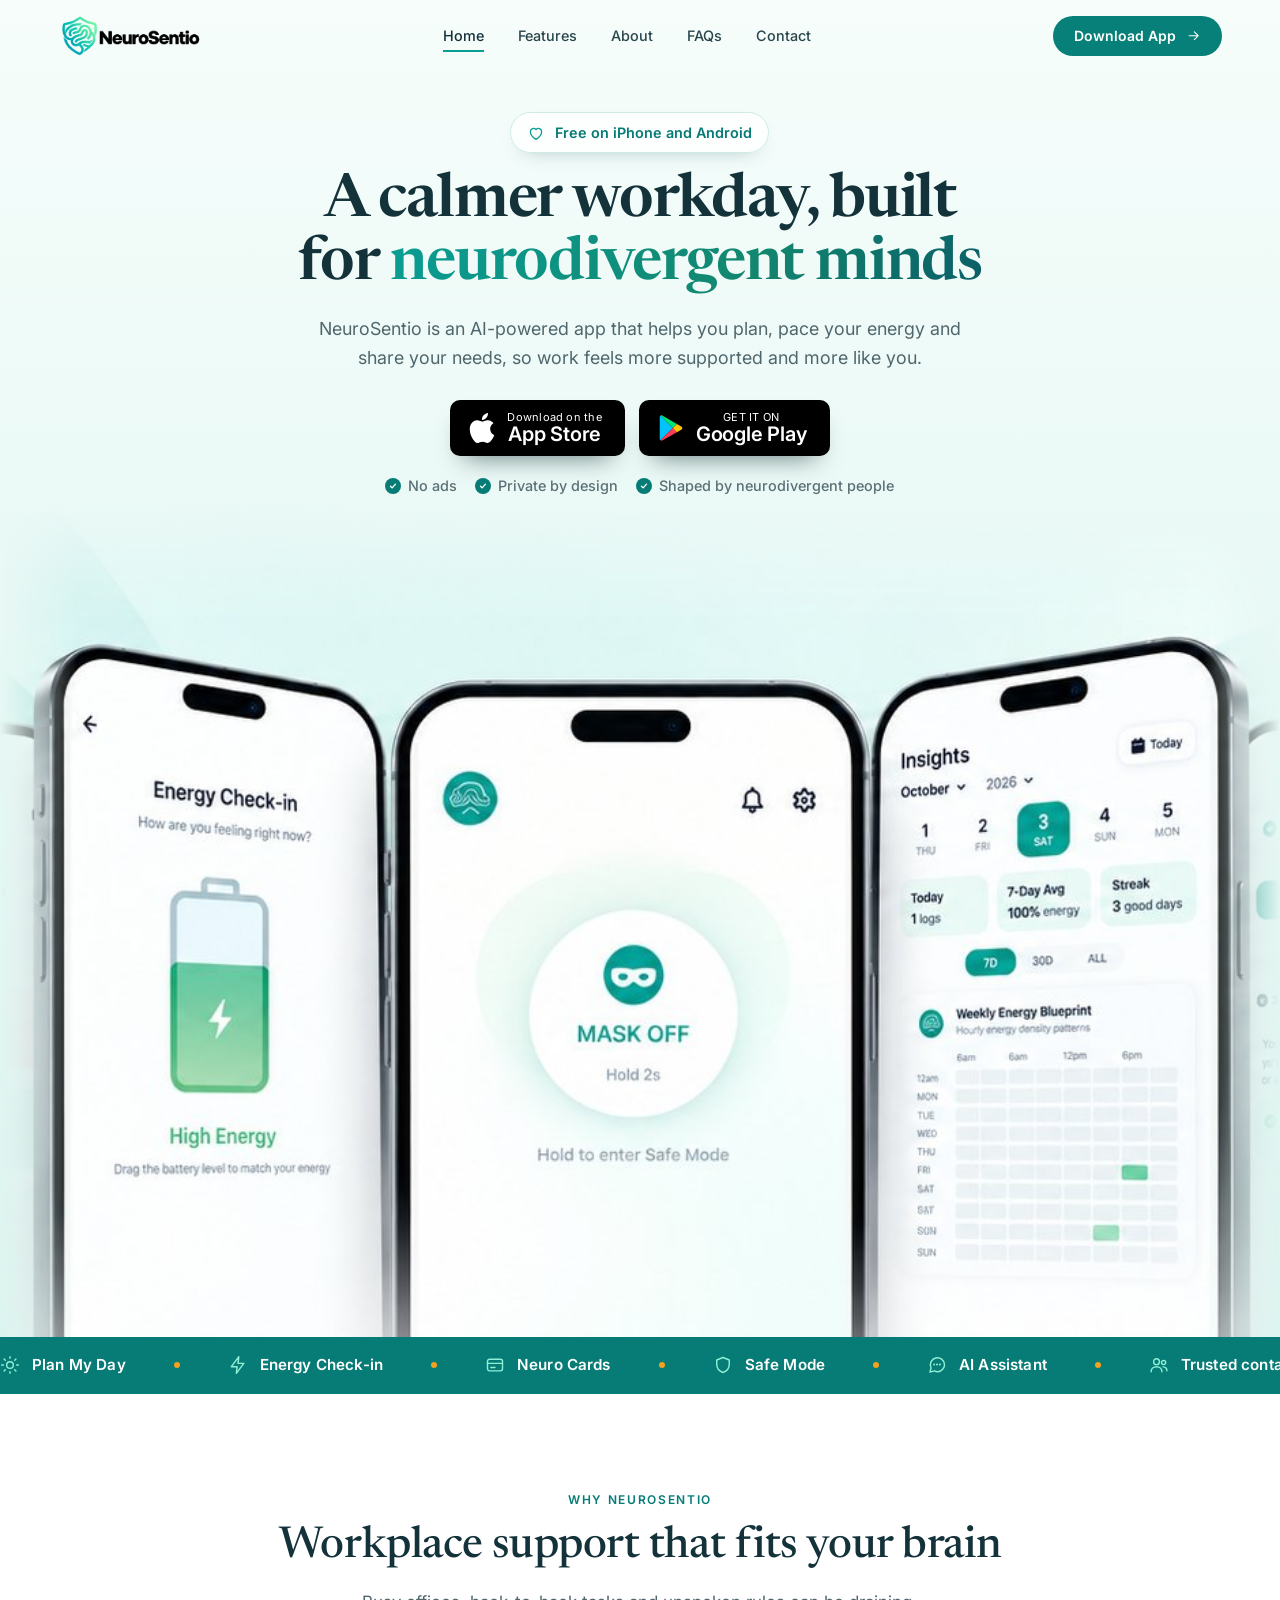
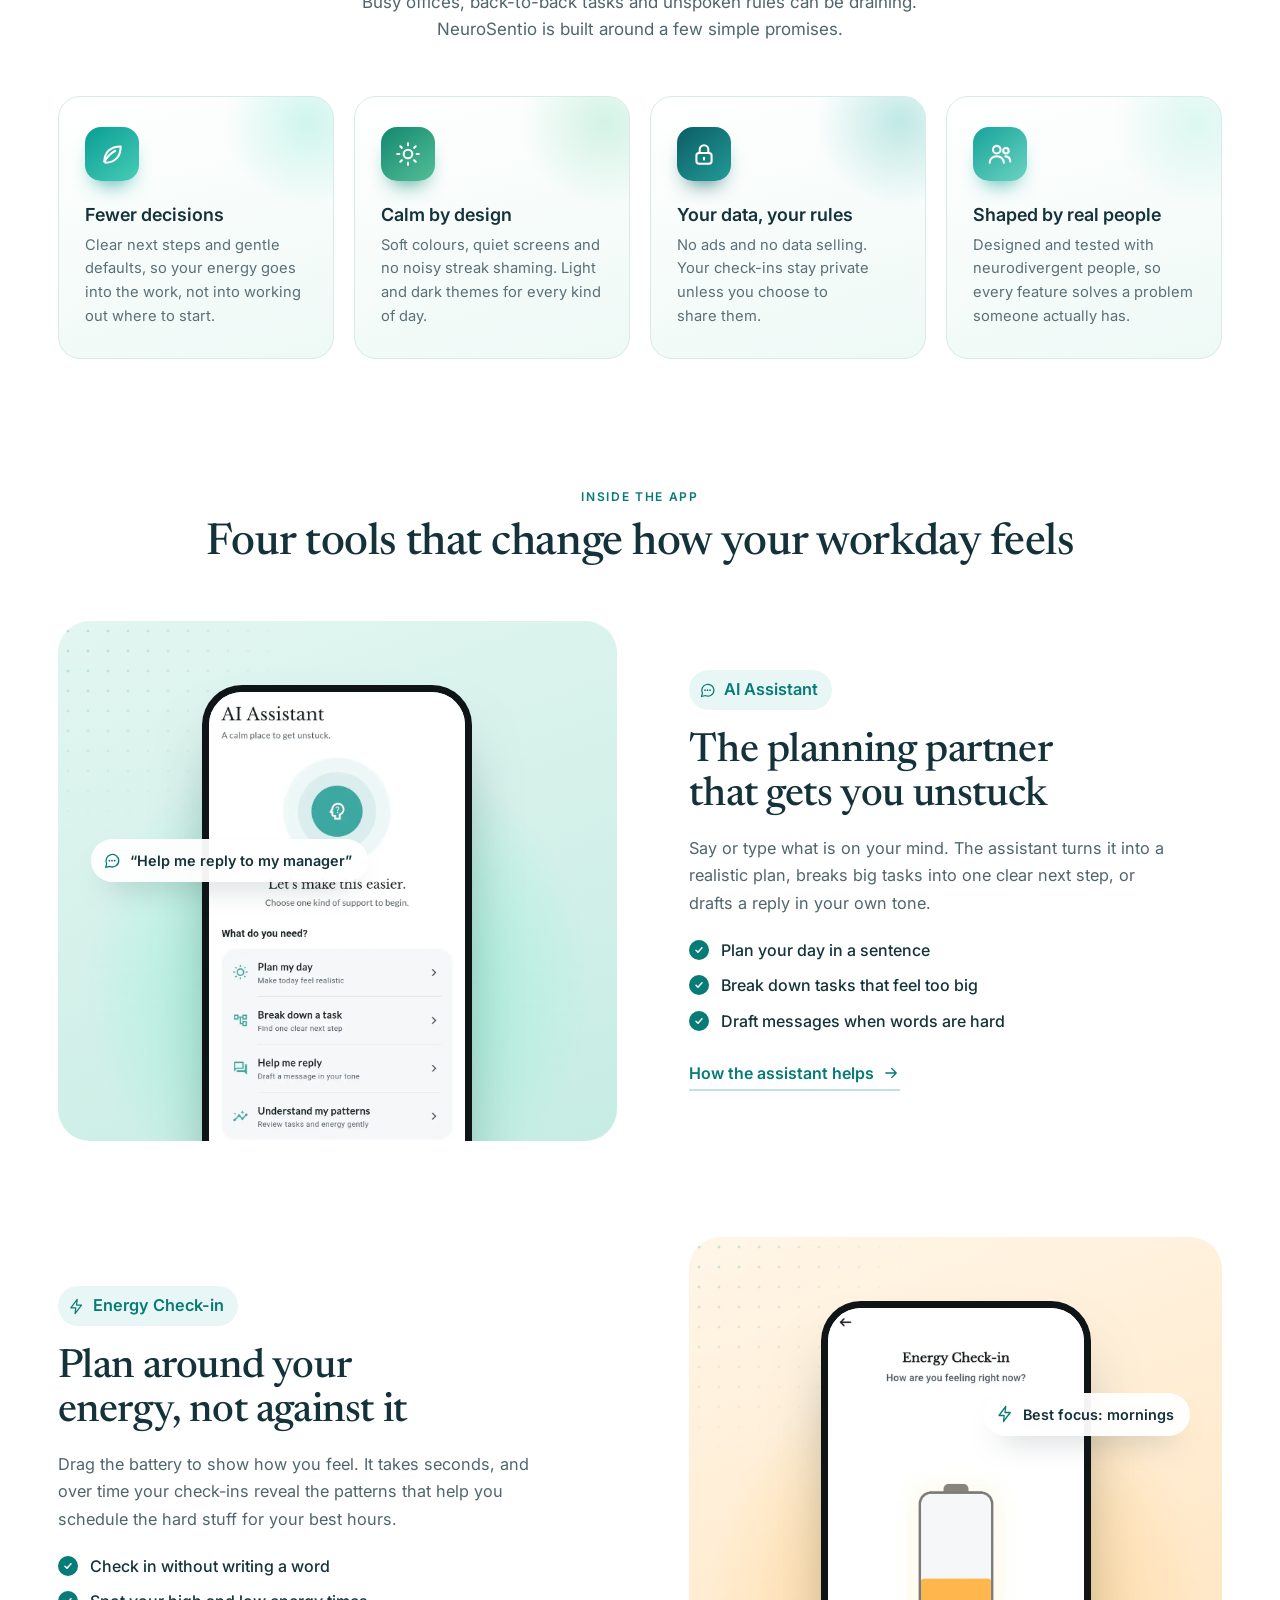
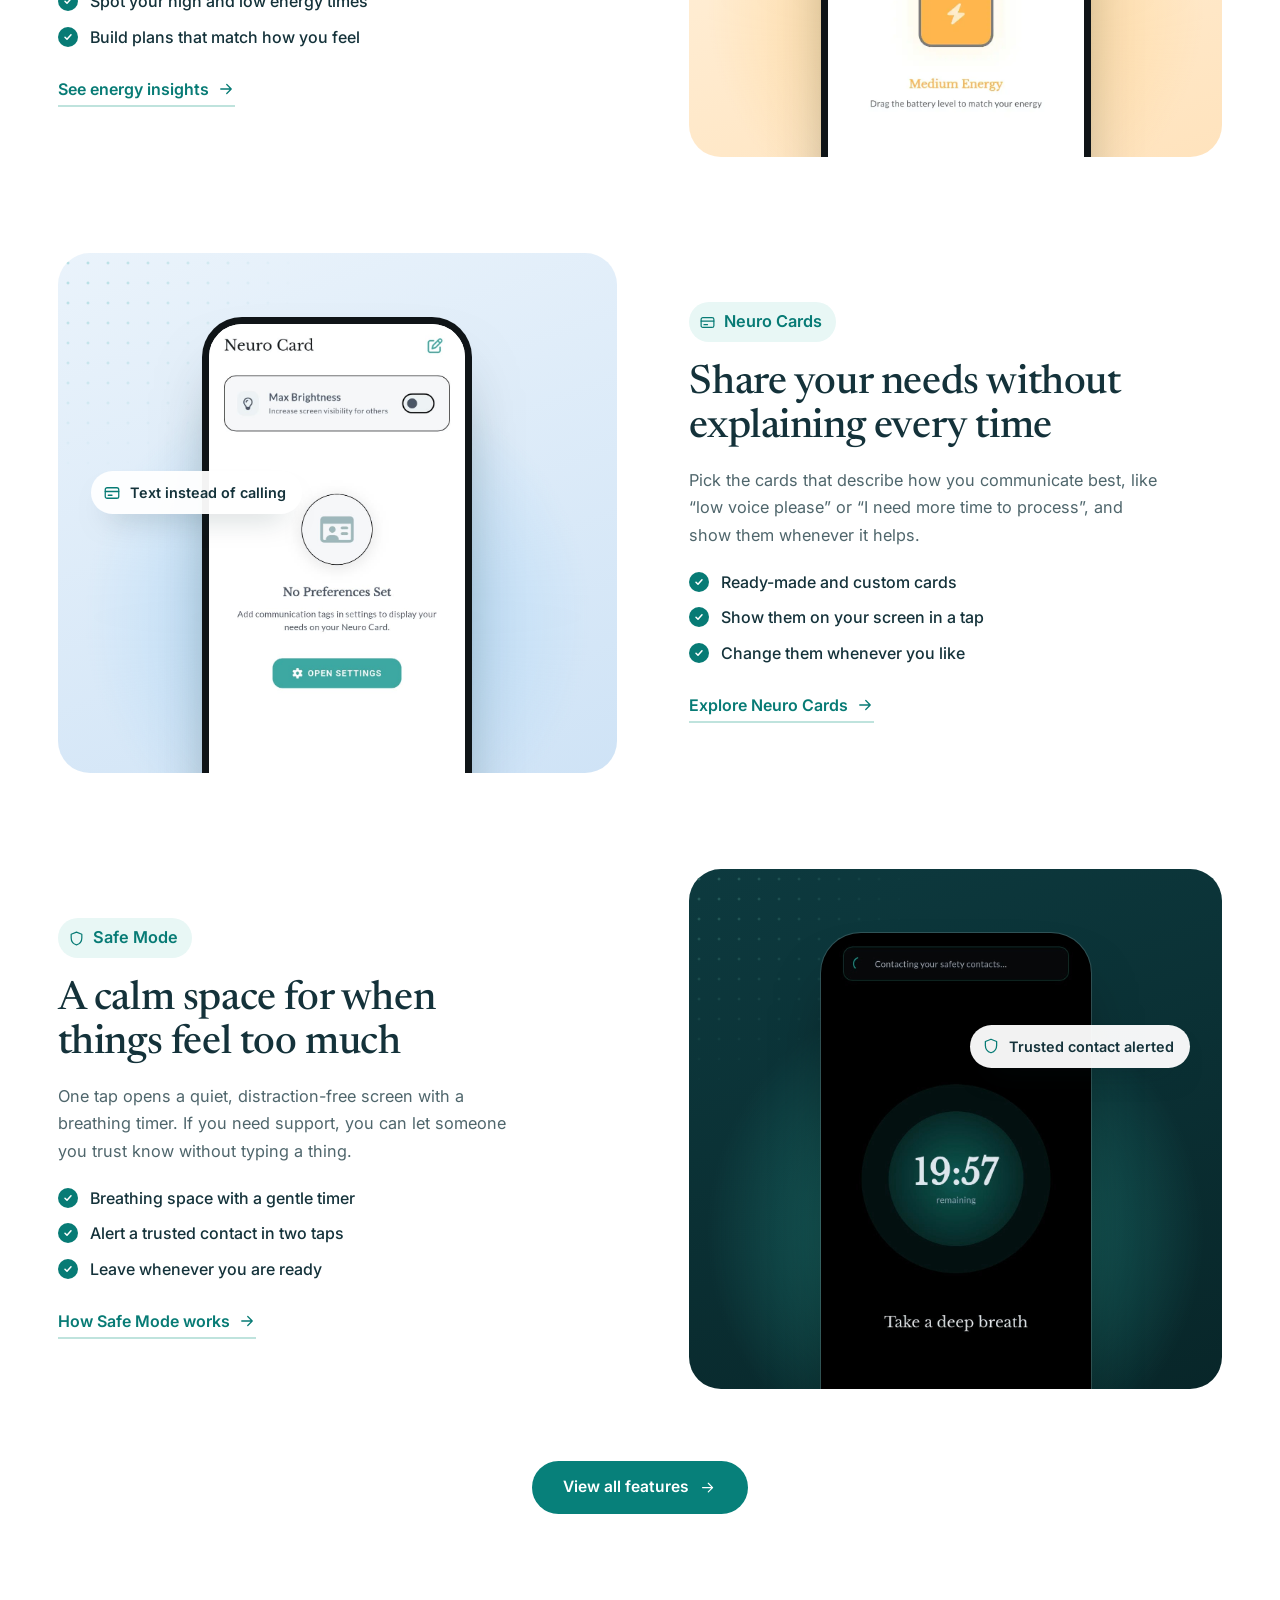
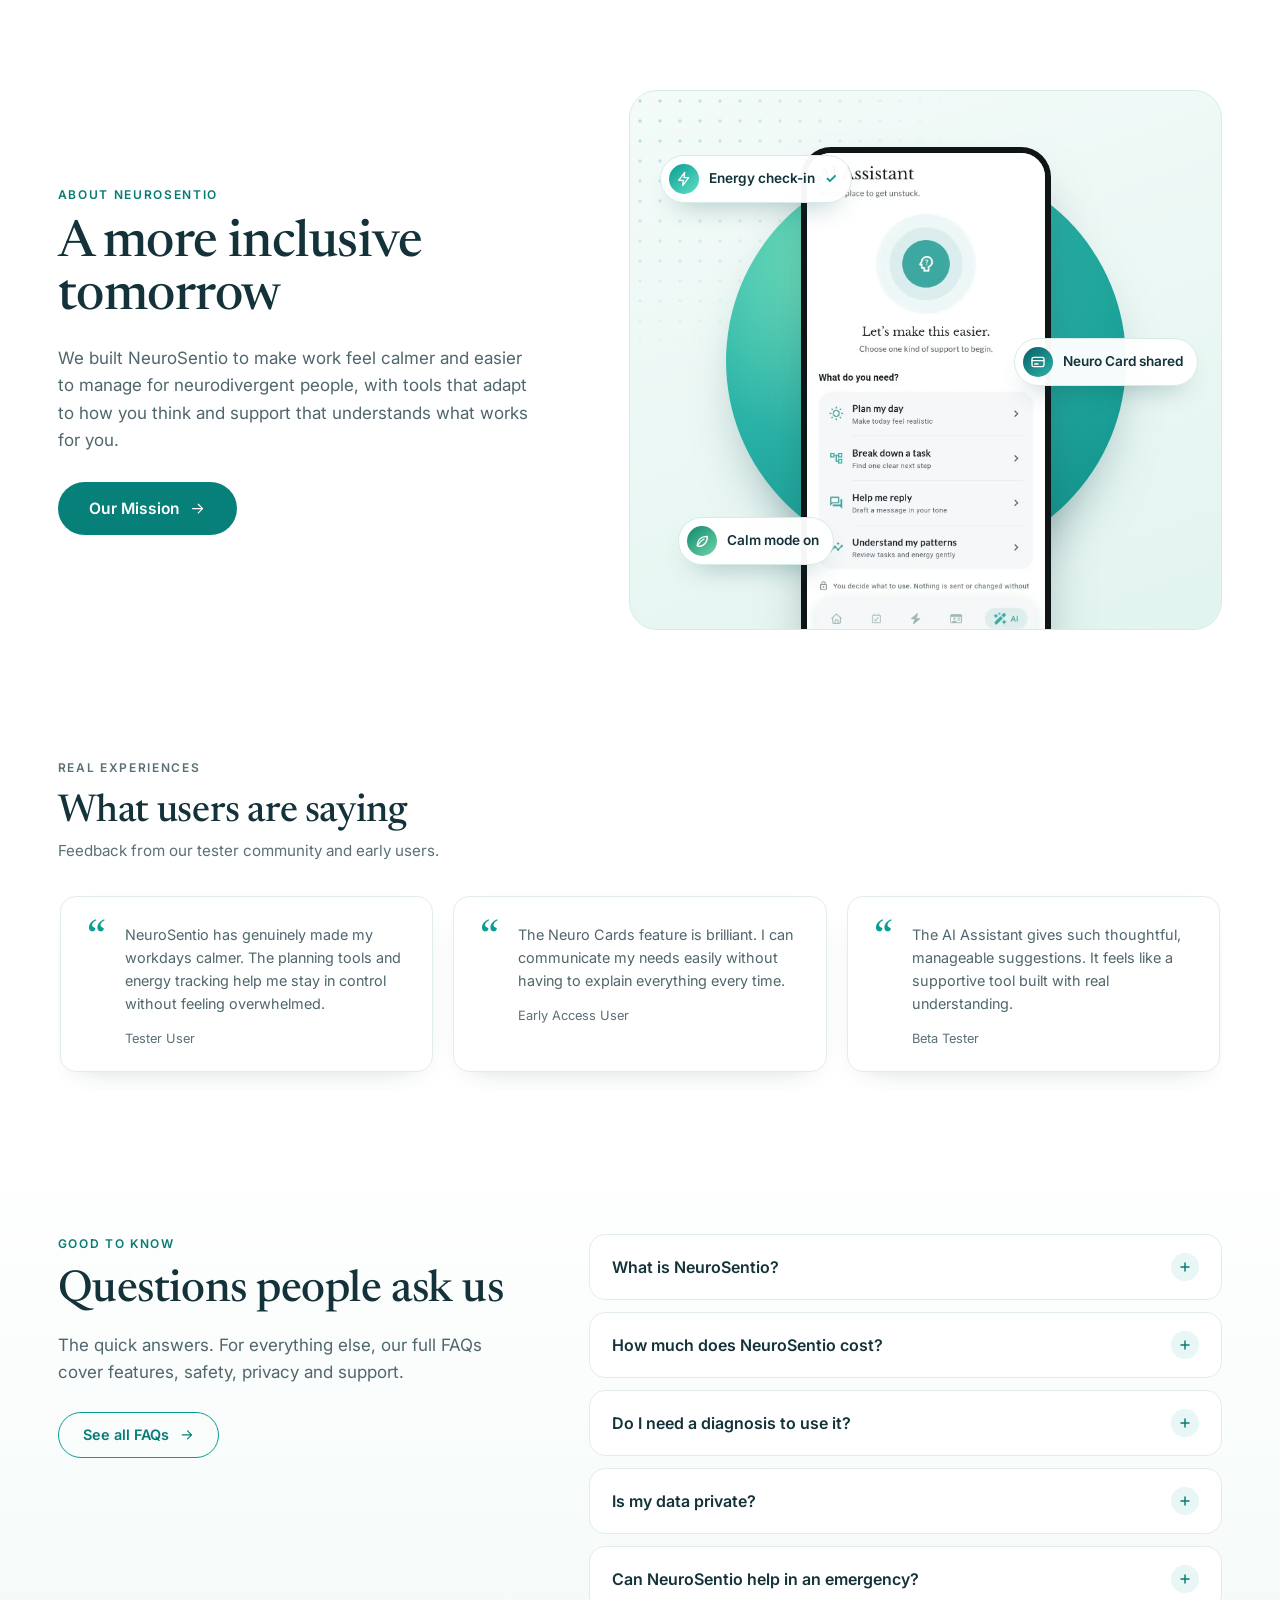
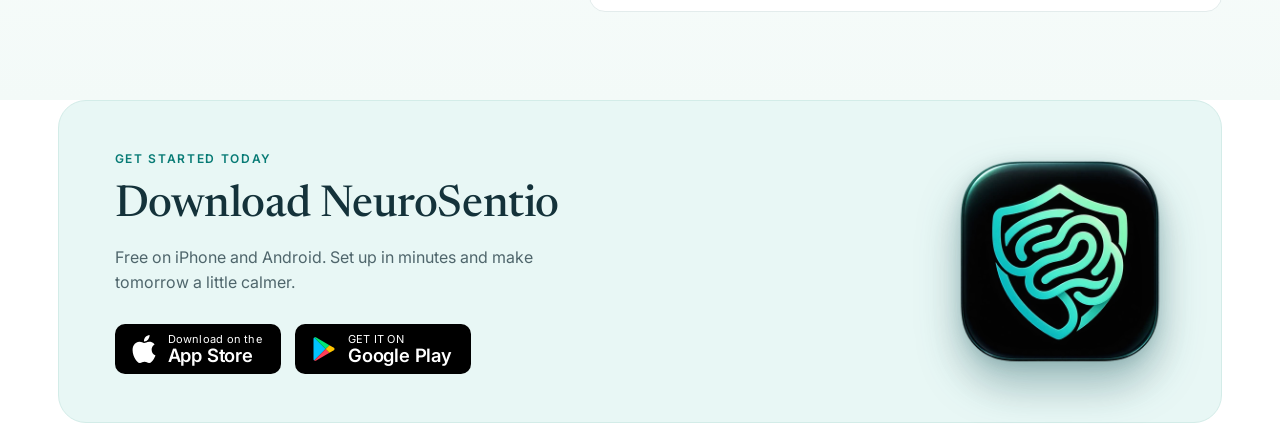
==== commit a5051e7d: "Hero: show the phone showcase in full instead of cropping it to one screen Co-Authored-By: Claude Op" ====
--- a/index.html
+++ b/index.html
@@ -24,7 +24,7 @@
   <link rel="preconnect" href="https://fonts.googleapis.com" />
   <link rel="preconnect" href="https://fonts.gstatic.com" crossorigin />
   <link href="https://fonts.googleapis.com/css2?family=Inter:wght@400;500;600;700&family=Newsreader:opsz,wght@6..72,400;6..72,500;6..72,600&display=swap" rel="stylesheet" />
-  <link rel="stylesheet" href="styles.css?v=202610092219" />
+  <link rel="stylesheet" href="styles.css?v=202610092226" />
   <script type="application/ld+json">{"@context":"https://schema.org","@graph":[{"@type":"Organization","name":"NeuroSentio","url":"https://neurosentio.com/","logo":"https://neurosentio.com/images/web/app-icon.png","email":"contact.neurosentio@gmail.com","sameAs":["https://www.linkedin.com/company/neurosentio-ltd/","https://www.instagram.com/neurosentio/","https://apps.apple.com/gb/app/neurosentio/id6758456795","https://play.google.com/store/apps/details?id=com.neurosentio.app"],"@id":"https://neurosentio.com/#organization"},{"@type":"WebSite","@id":"https://neurosentio.com/#website","url":"https://neurosentio.com/","name":"NeuroSentio","inLanguage":"en-GB","publisher":{"@id":"https://neurosentio.com/#organization"}},{"@type":"MobileApplication","name":"NeuroSentio","description":"A workplace support app for neurodivergent people, combining Safe Mode and trusted contact alerts, energy check-ins and insights, a planner with reminders, an AI voice assistant and Neuro Cards for sharing communication preferences.","operatingSystem":"iOS, Android","applicationCategory":"LifestyleApplication","image":"https://neurosentio.com/images/web/app-icon.png","screenshot":["https://neurosentio.com/images/AIAssistant.webp","https://neurosentio.com/images/EnergyCheckIn.webp","https://neurosentio.com/images/NeuroCard.jpg","https://neurosentio.com/images/SafeMode.jpg"],"installUrl":["https://apps.apple.com/gb/app/neurosentio/id6758456795","https://play.google.com/store/apps/details?id=com.neurosentio.app"],"offers":{"@type":"Offer","price":"0","priceCurrency":"GBP"},"publisher":{"@id":"https://neurosentio.com/#organization"},"url":"https://neurosentio.com/"}]}</script>
 </head>
 <body data-page="home">
@@ -428,6 +428,6 @@
       <p>© <span id="year">2026</span> NeuroSentio. All rights reserved.</p>    </div>
   </footer>
 
-  <script src="script.js?v=202610092219"></script>
+  <script src="script.js?v=202610092226"></script>
 </body>
 </html>
--- a/styles.css
+++ b/styles.css
@@ -1815,3 +1815,19 @@
 .mind-hero h1 { max-width: 22ch; font-size: clamp(2.45rem, 1.3rem + 3.1vw, 4.1rem); }
 .mind-hero-lead { max-width: 60ch; }
 @media (max-width: 600px) { .mind-hero h1 { font-size: 2.3rem; } }
+/* Hero v4: show the phones in full (no cropping); hero grows to fit them */
+.mind-hero { min-height: 0; }
+.mind-hero-phones { flex: none; min-height: 0; margin-top: 8px; }
+.mind-hero-phones picture { position: static; display: block; }
+.mind-hero-phones img {
+  display: block; width: 100%; max-width: 1640px; height: auto; margin-inline: auto;
+  object-fit: initial;
+  -webkit-mask-image: linear-gradient(to bottom, transparent 0%, #000 14%), linear-gradient(to right, transparent 0%, #000 6%, #000 94%, transparent 100%);
+  -webkit-mask-composite: source-in;
+  mask-image: linear-gradient(to bottom, transparent 0%, #000 14%), linear-gradient(to right, transparent 0%, #000 6%, #000 94%, transparent 100%);
+  mask-composite: intersect;
+}
+@media (min-width: 1700px) { .mind-hero-phones img { object-position: initial; } }
+@media (max-width: 1024px) {
+  .mind-hero-phones img { -webkit-mask-image: linear-gradient(to bottom, transparent 0%, #000 14%); mask-image: linear-gradient(to bottom, transparent 0%, #000 14%); }
+}
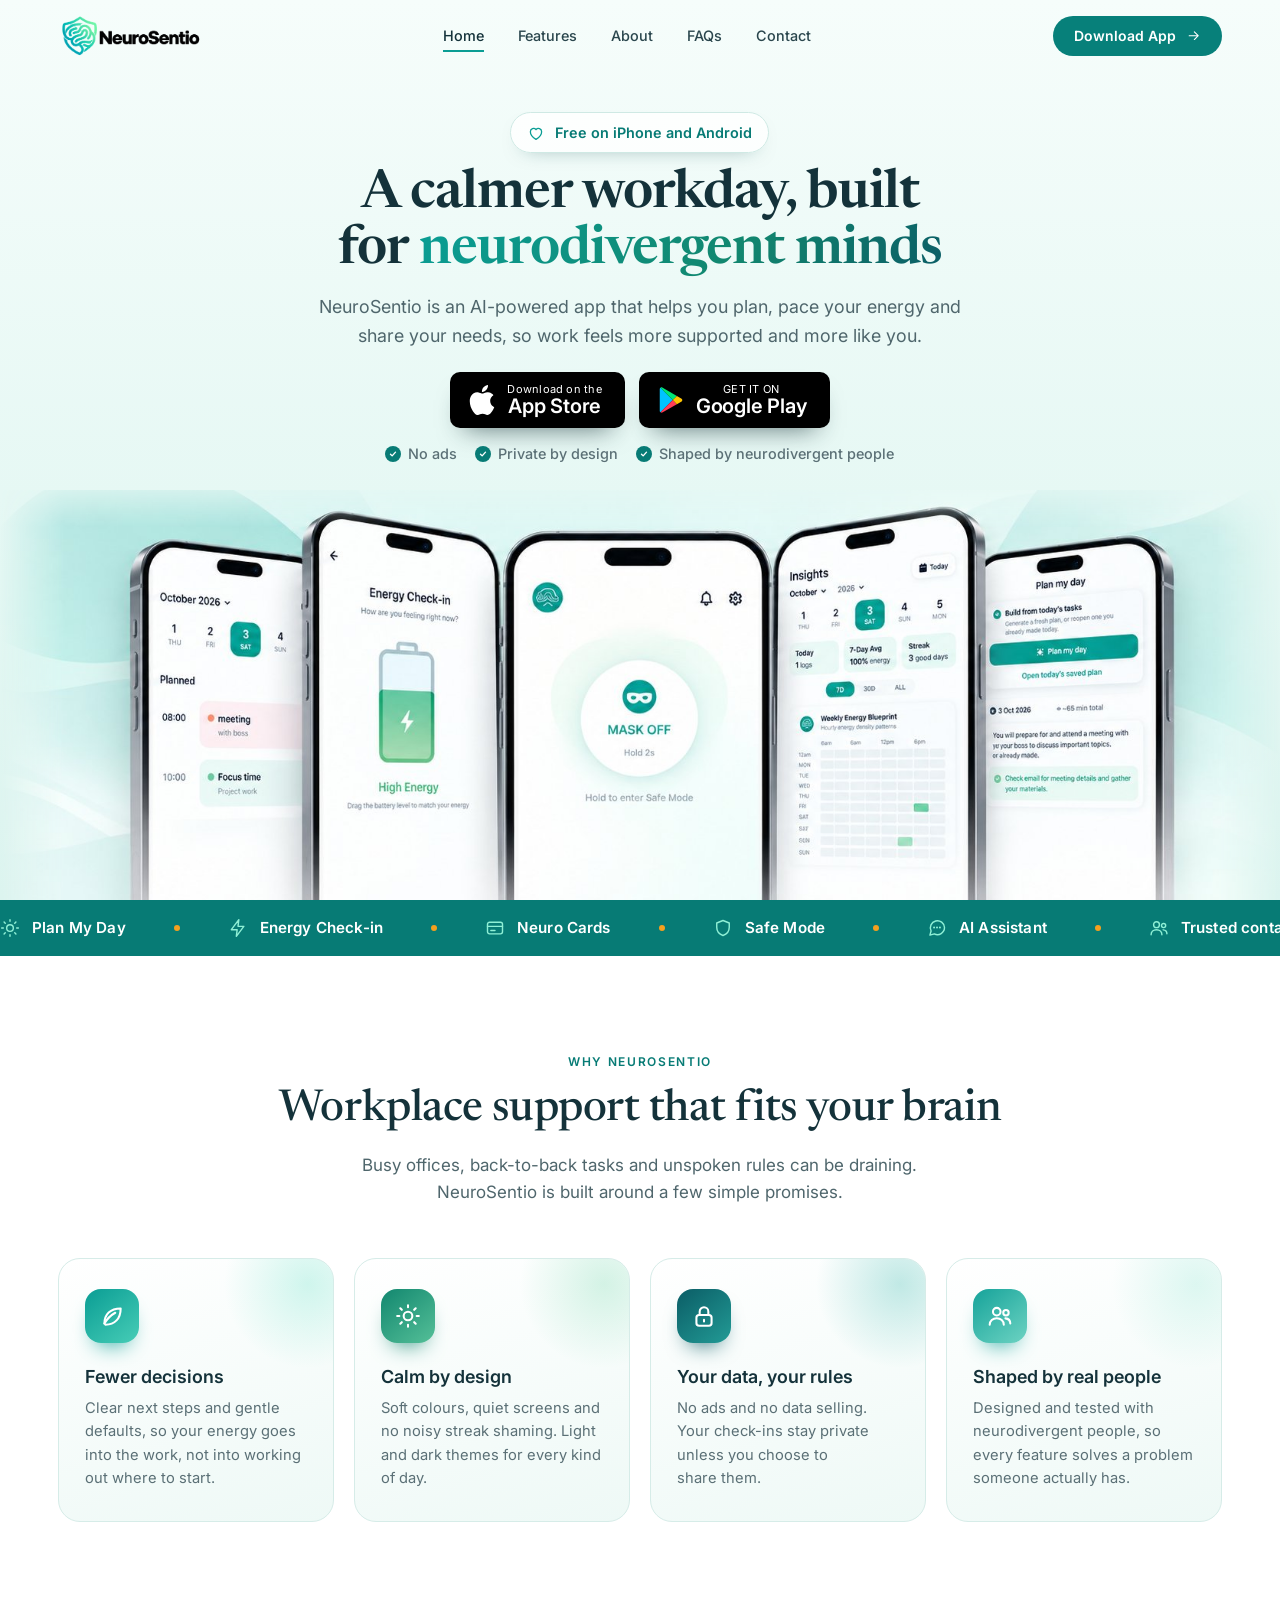
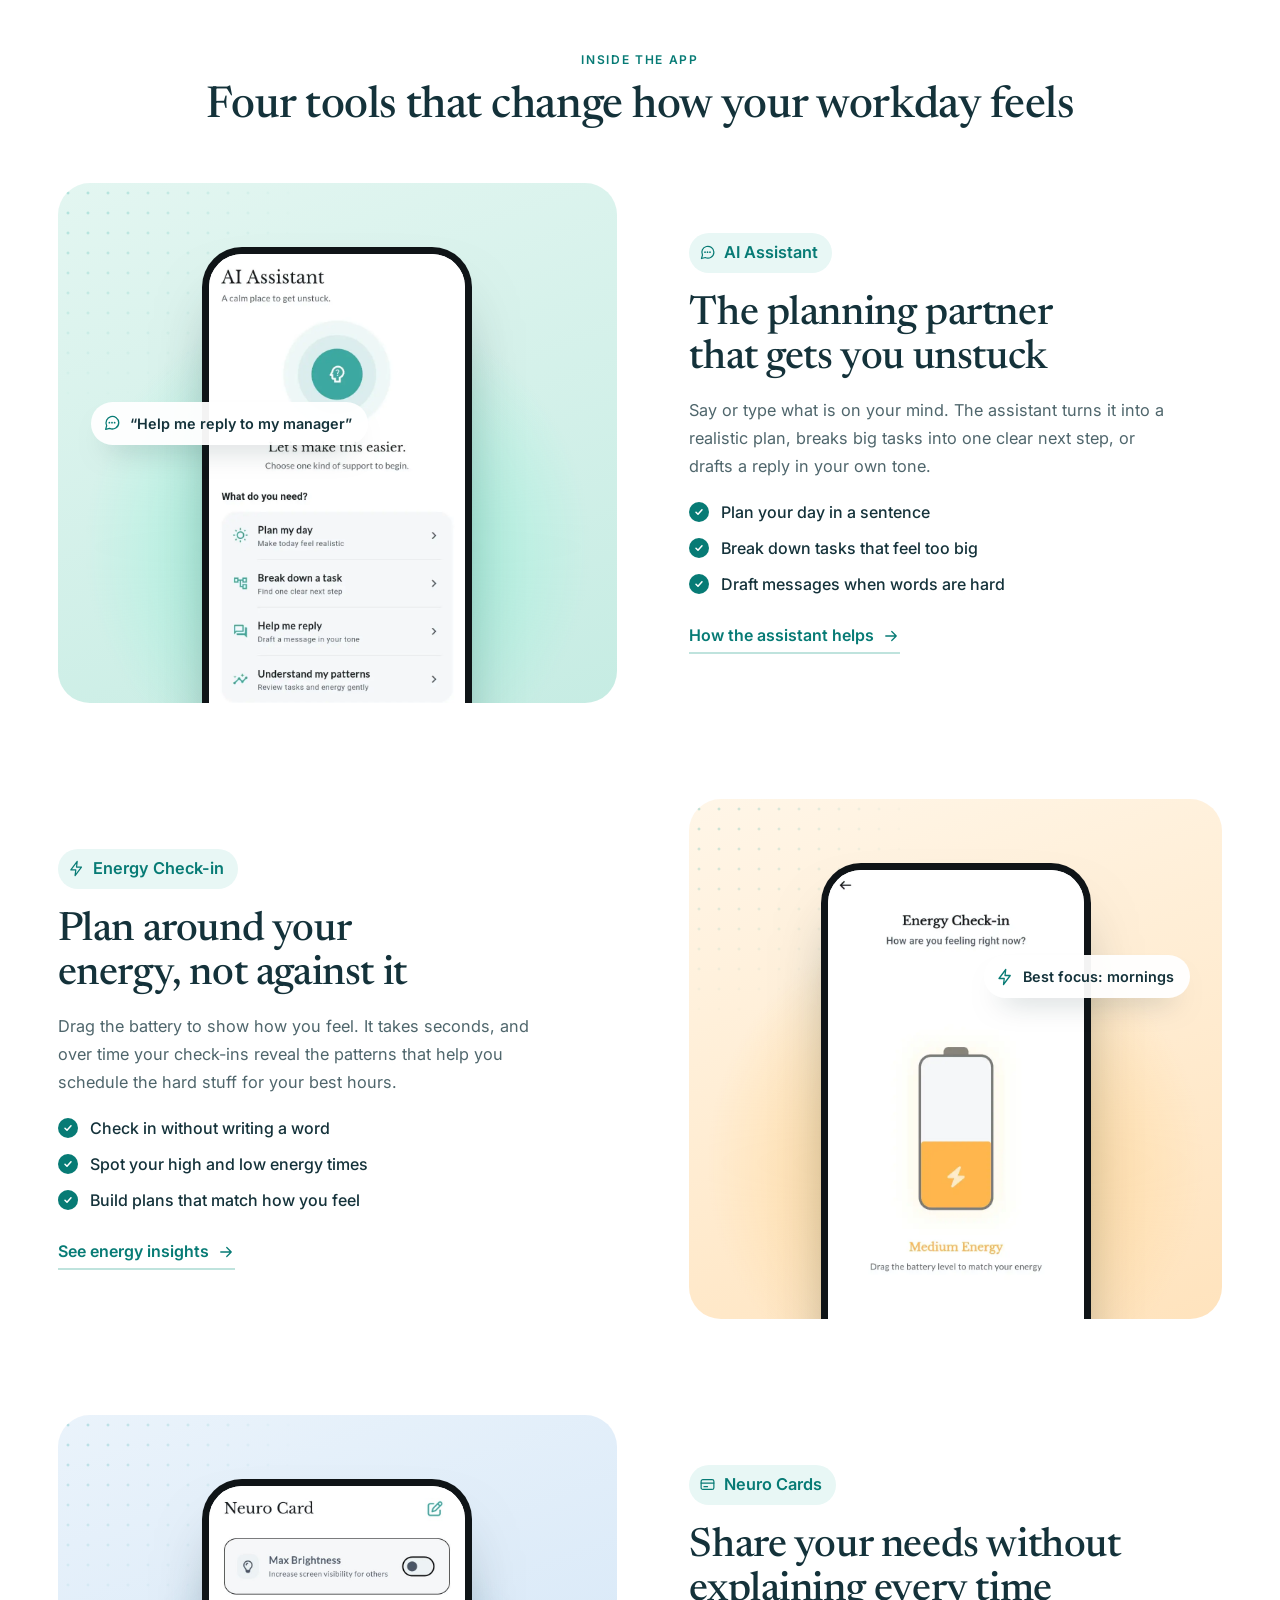
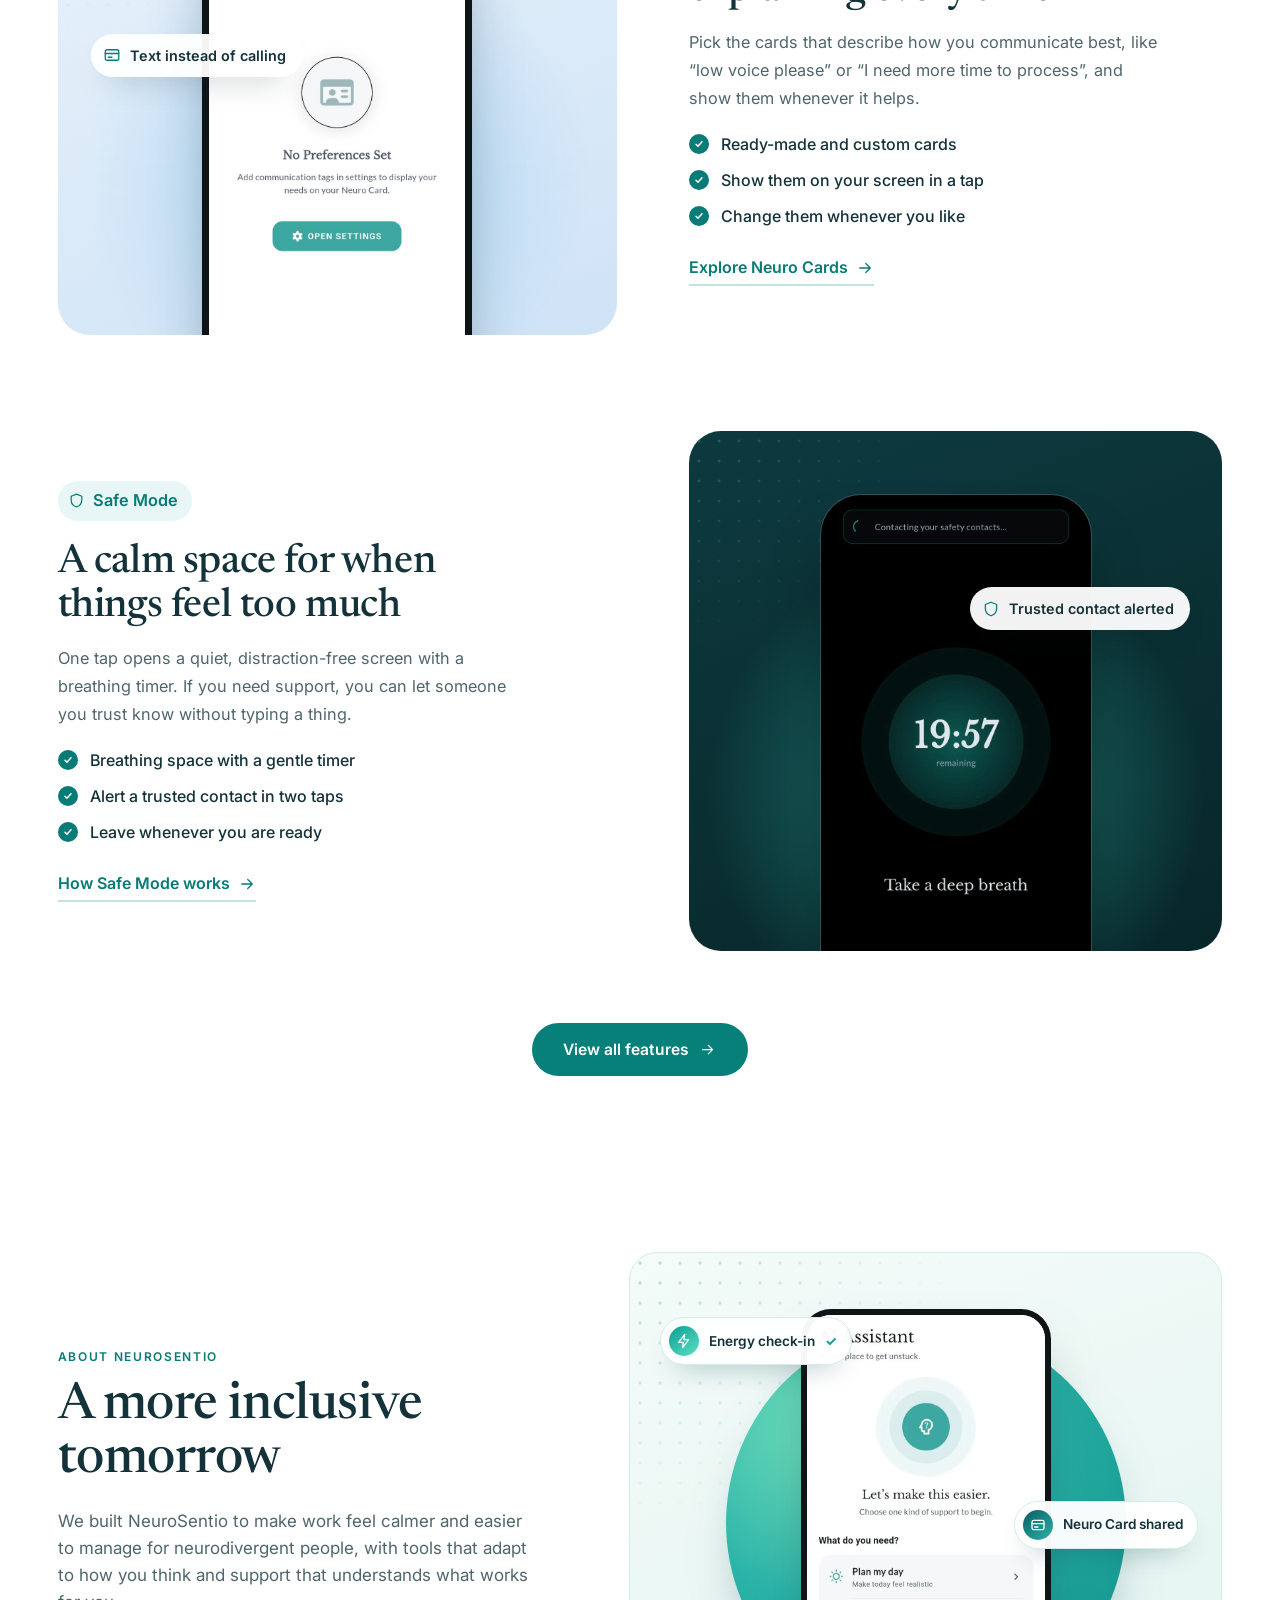
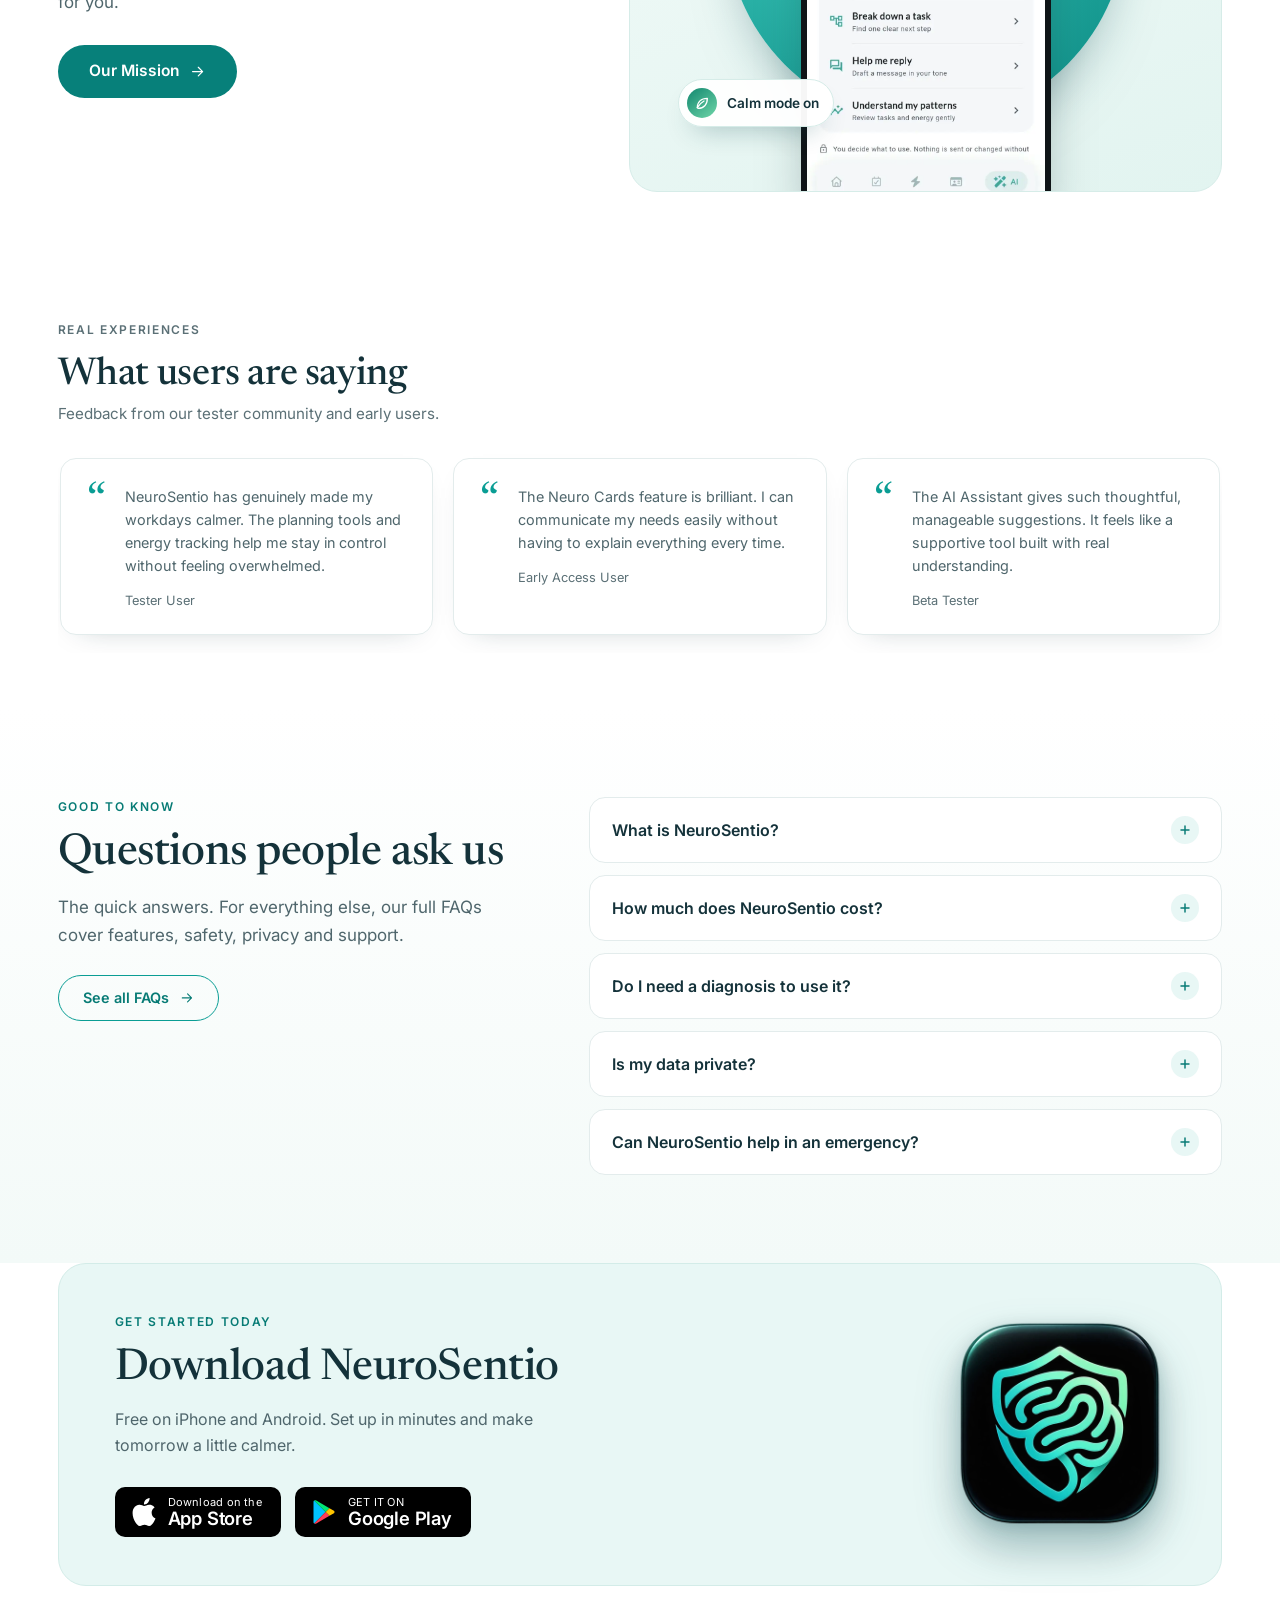
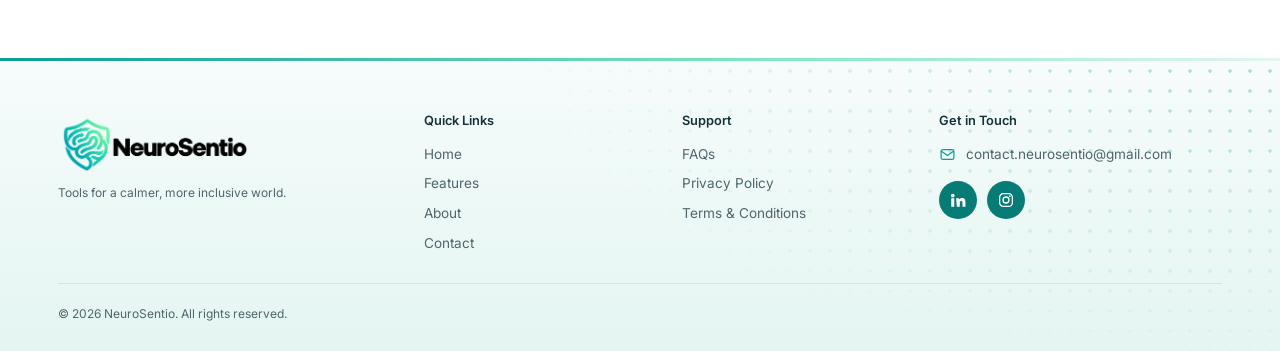
==== commit 28dc69b3: "Hero fits one screen: phone row scales to the space under the buttons so all phones show without scr" ====
--- a/index.html
+++ b/index.html
@@ -24,7 +24,7 @@
   <link rel="preconnect" href="https://fonts.googleapis.com" />
   <link rel="preconnect" href="https://fonts.gstatic.com" crossorigin />
   <link href="https://fonts.googleapis.com/css2?family=Inter:wght@400;500;600;700&family=Newsreader:opsz,wght@6..72,400;6..72,500;6..72,600&display=swap" rel="stylesheet" />
-  <link rel="stylesheet" href="styles.css?v=202610092226" />
+  <link rel="stylesheet" href="styles.css?v=202610092244" />
   <script type="application/ld+json">{"@context":"https://schema.org","@graph":[{"@type":"Organization","name":"NeuroSentio","url":"https://neurosentio.com/","logo":"https://neurosentio.com/images/web/app-icon.png","email":"contact.neurosentio@gmail.com","sameAs":["https://www.linkedin.com/company/neurosentio-ltd/","https://www.instagram.com/neurosentio/","https://apps.apple.com/gb/app/neurosentio/id6758456795","https://play.google.com/store/apps/details?id=com.neurosentio.app"],"@id":"https://neurosentio.com/#organization"},{"@type":"WebSite","@id":"https://neurosentio.com/#website","url":"https://neurosentio.com/","name":"NeuroSentio","inLanguage":"en-GB","publisher":{"@id":"https://neurosentio.com/#organization"}},{"@type":"MobileApplication","name":"NeuroSentio","description":"A workplace support app for neurodivergent people, combining Safe Mode and trusted contact alerts, energy check-ins and insights, a planner with reminders, an AI voice assistant and Neuro Cards for sharing communication preferences.","operatingSystem":"iOS, Android","applicationCategory":"LifestyleApplication","image":"https://neurosentio.com/images/web/app-icon.png","screenshot":["https://neurosentio.com/images/AIAssistant.webp","https://neurosentio.com/images/EnergyCheckIn.webp","https://neurosentio.com/images/NeuroCard.jpg","https://neurosentio.com/images/SafeMode.jpg"],"installUrl":["https://apps.apple.com/gb/app/neurosentio/id6758456795","https://play.google.com/store/apps/details?id=com.neurosentio.app"],"offers":{"@type":"Offer","price":"0","priceCurrency":"GBP"},"publisher":{"@id":"https://neurosentio.com/#organization"},"url":"https://neurosentio.com/"}]}</script>
 </head>
 <body data-page="home">
@@ -118,8 +118,8 @@
       </div>
       <div class="mind-hero-phones">
         <picture>
-          <source media="(max-width: 1024px)" srcset="images/web/hero-phones-m.jpg" width="940" height="611" />
-          <img src="images/web/hero-phones.jpg" width="1672" height="611" alt="Five NeuroSentio app screens: Plan, Energy Check-in, Mask Off home screen, Insights and Plan my day" fetchpriority="high" />
+          <source media="(max-width: 1024px)" srcset="images/web/hero-row-m.jpg" width="940" height="536" />
+          <img src="images/web/hero-row.jpg" width="1672" height="536" alt="Five NeuroSentio app screens: Plan, Energy Check-in, Mask Off home screen, Insights and Plan my day" fetchpriority="high" />
         </picture>
       </div>
     </section>
@@ -428,6 +428,6 @@
       <p>© <span id="year">2026</span> NeuroSentio. All rights reserved.</p>    </div>
   </footer>
 
-  <script src="script.js?v=202610092226"></script>
+  <script src="script.js?v=202610092244"></script>
 </body>
 </html>
--- a/styles.css
+++ b/styles.css
@@ -1831,3 +1831,22 @@
 @media (max-width: 1024px) {
   .mind-hero-phones img { -webkit-mask-image: linear-gradient(to bottom, transparent 0%, #000 14%); mask-image: linear-gradient(to bottom, transparent 0%, #000 14%); }
 }
+/* Hero v4: everything fits in one screen, phones scaled to the space under the buttons */
+.mind-hero { height: 100vh; height: 100svh; min-height: 620px; max-height: 1400px; }
+.mind-hero h1 { font-size: clamp(2.3rem, 1.2rem + 2.7vw, 3.7rem); margin-bottom: 14px; }
+.mind-hero .app-hero-badge { margin-bottom: 14px; }
+.mind-hero-lead { margin-bottom: 22px; }
+.mind-hero-stores { margin-bottom: 14px; }
+.mind-hero-phones { flex: 1 1 0; min-height: 180px; margin-top: 10px; position: relative; }
+.mind-hero-phones picture { position: absolute; inset: 0; display: flex; justify-content: center; align-items: flex-end; }
+.mind-hero-phones img {
+  width: auto; height: 100%; max-width: 100%; object-fit: contain; object-position: 50% 100%; margin: 0;
+  -webkit-mask-image: linear-gradient(to bottom, transparent 0%, #000 12%), linear-gradient(to right, transparent 0%, #000 5%, #000 95%, transparent 100%);
+  -webkit-mask-composite: source-in;
+  mask-image: linear-gradient(to bottom, transparent 0%, #000 12%), linear-gradient(to right, transparent 0%, #000 5%, #000 95%, transparent 100%);
+  mask-composite: intersect;
+}
+@media (max-width: 1024px) {
+  .mind-hero-phones img { width: 100%; height: auto; max-height: 100%; -webkit-mask-image: linear-gradient(to bottom, transparent 0%, #000 14%); mask-image: linear-gradient(to bottom, transparent 0%, #000 14%); }
+}
+@media (max-width: 600px) { .mind-hero { min-height: 640px; } }
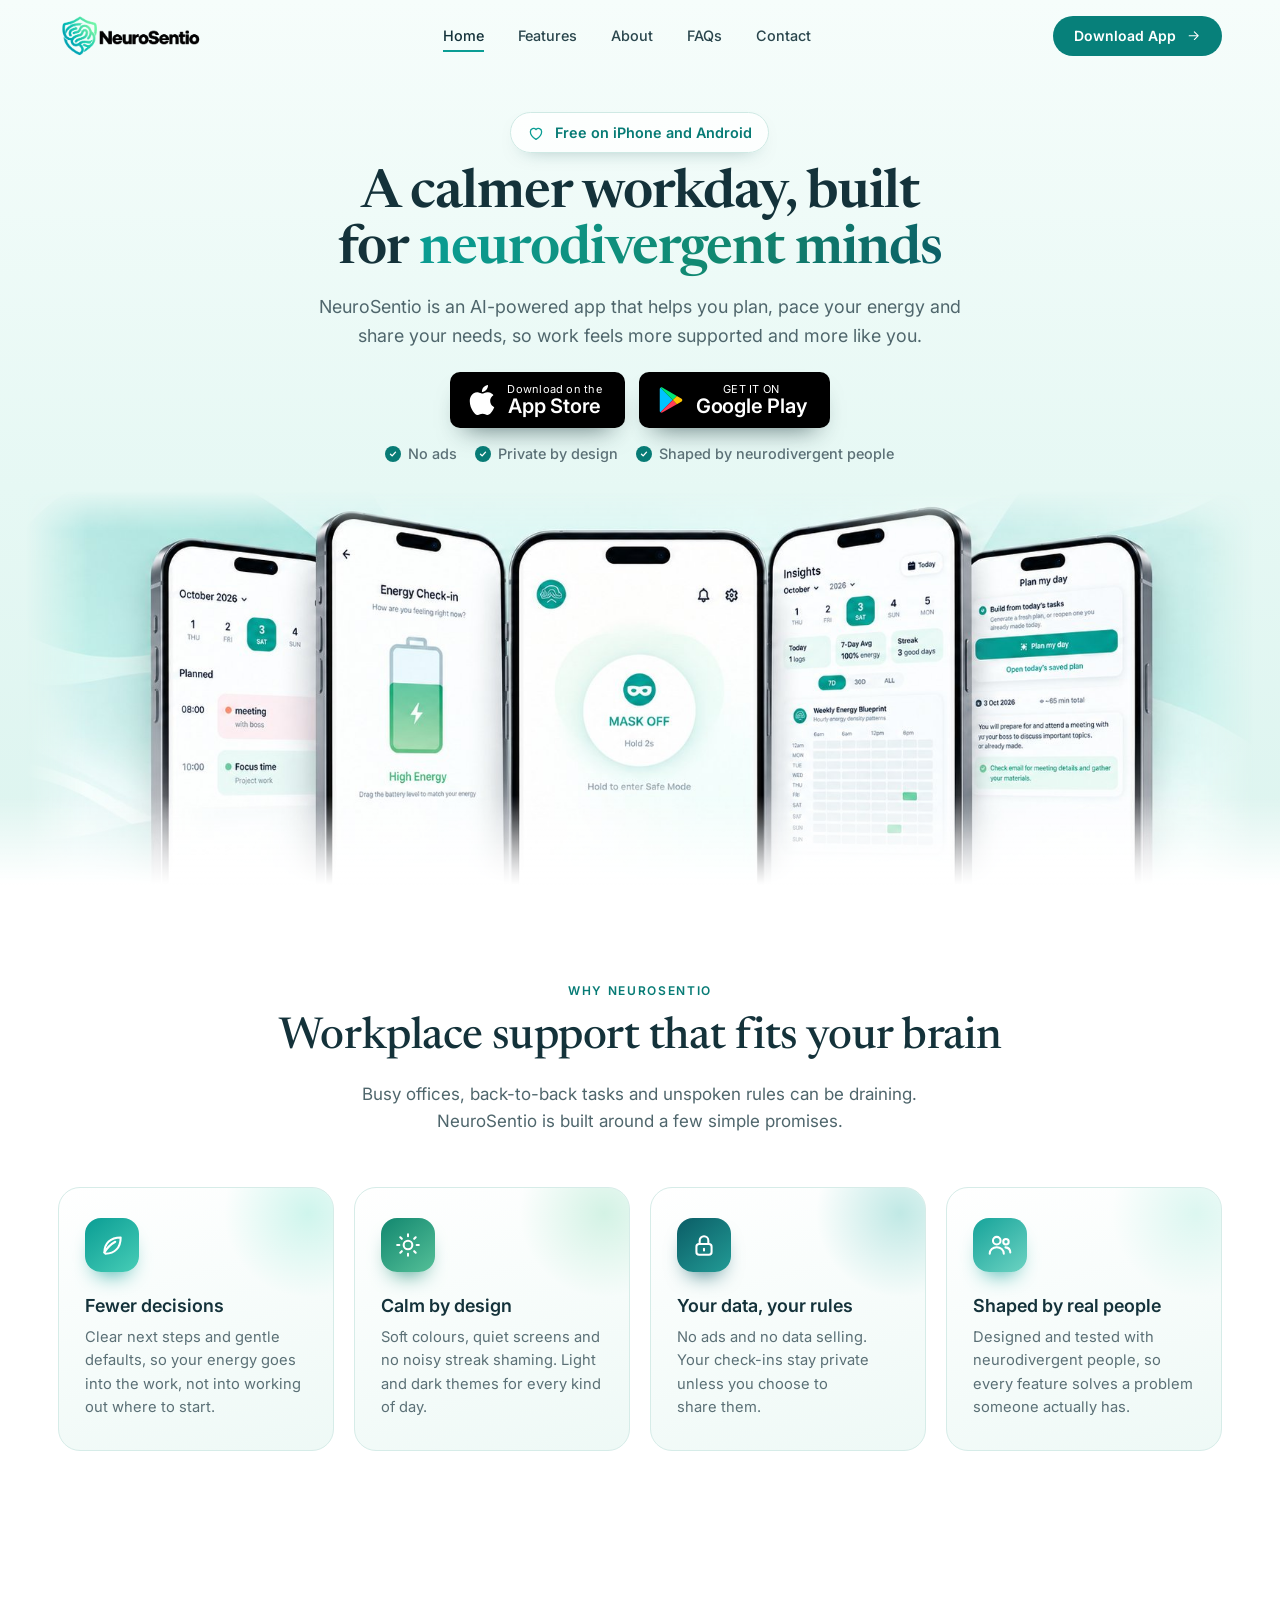
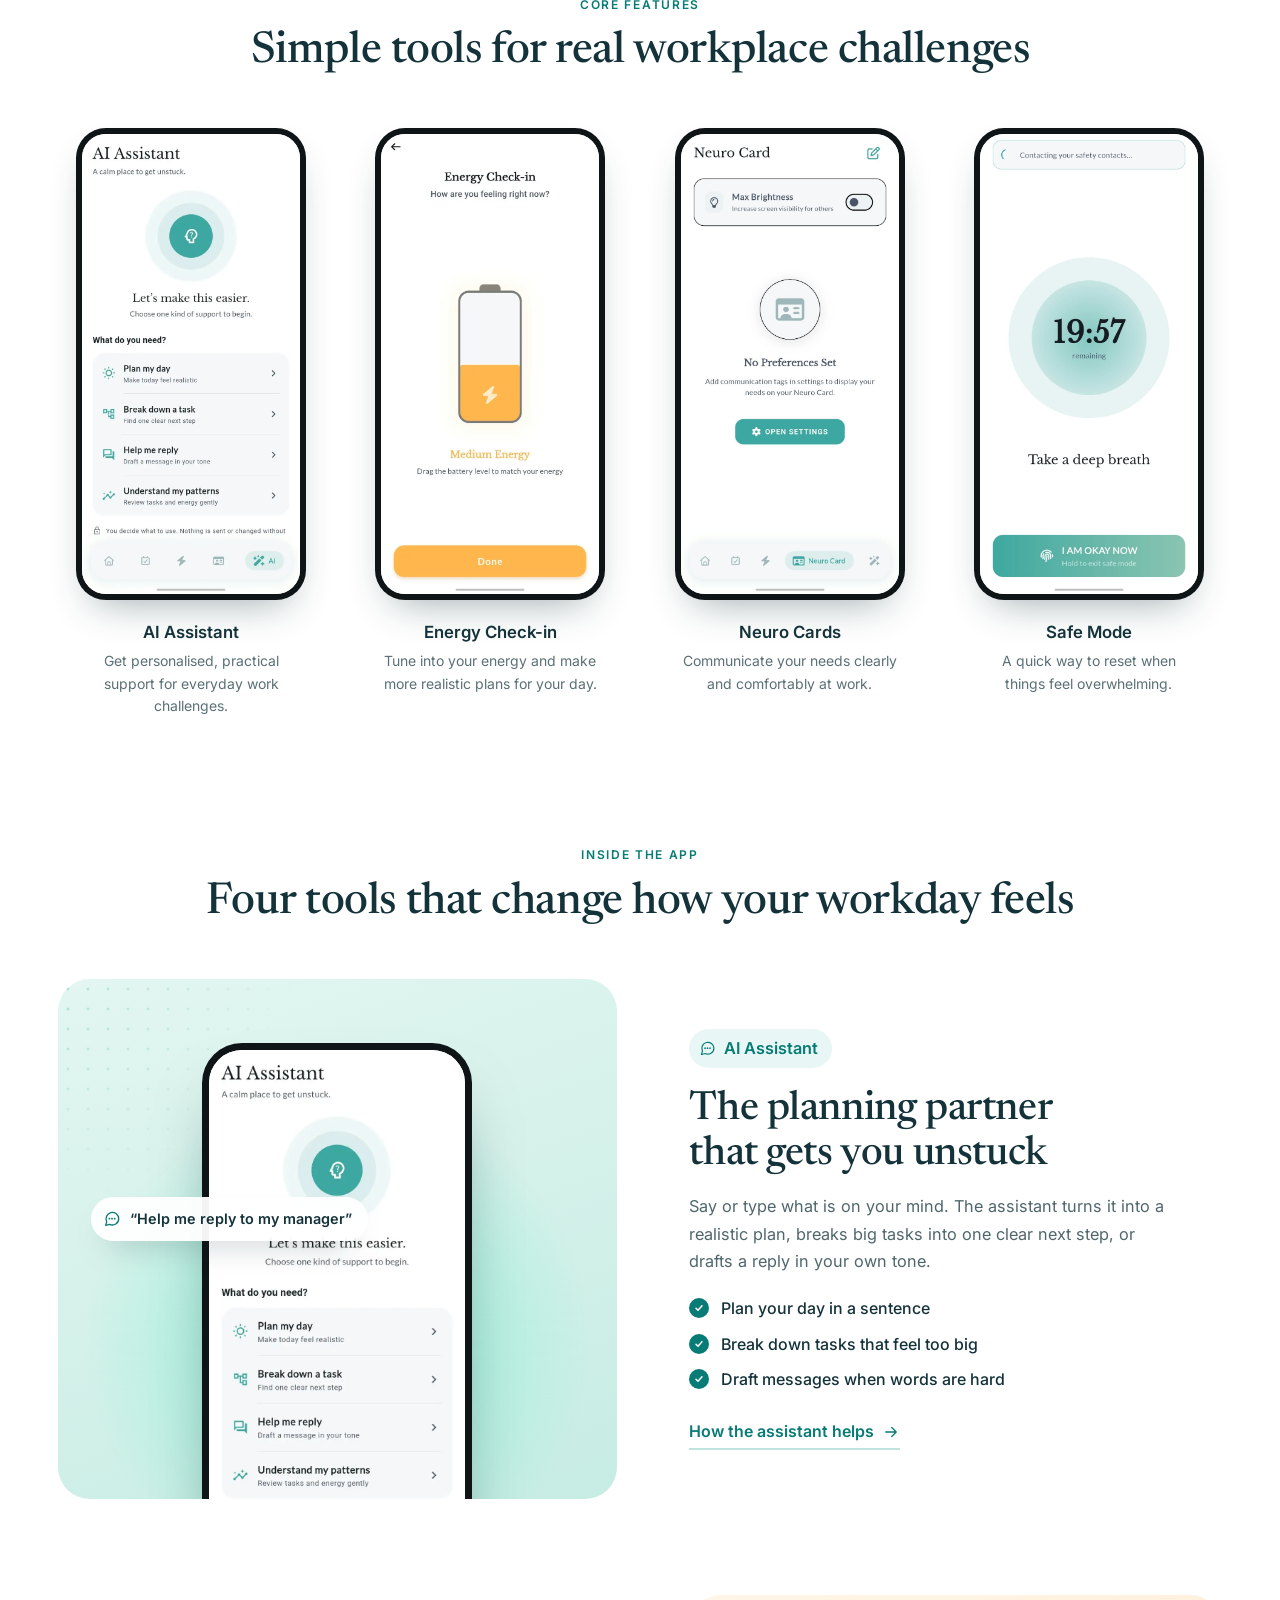
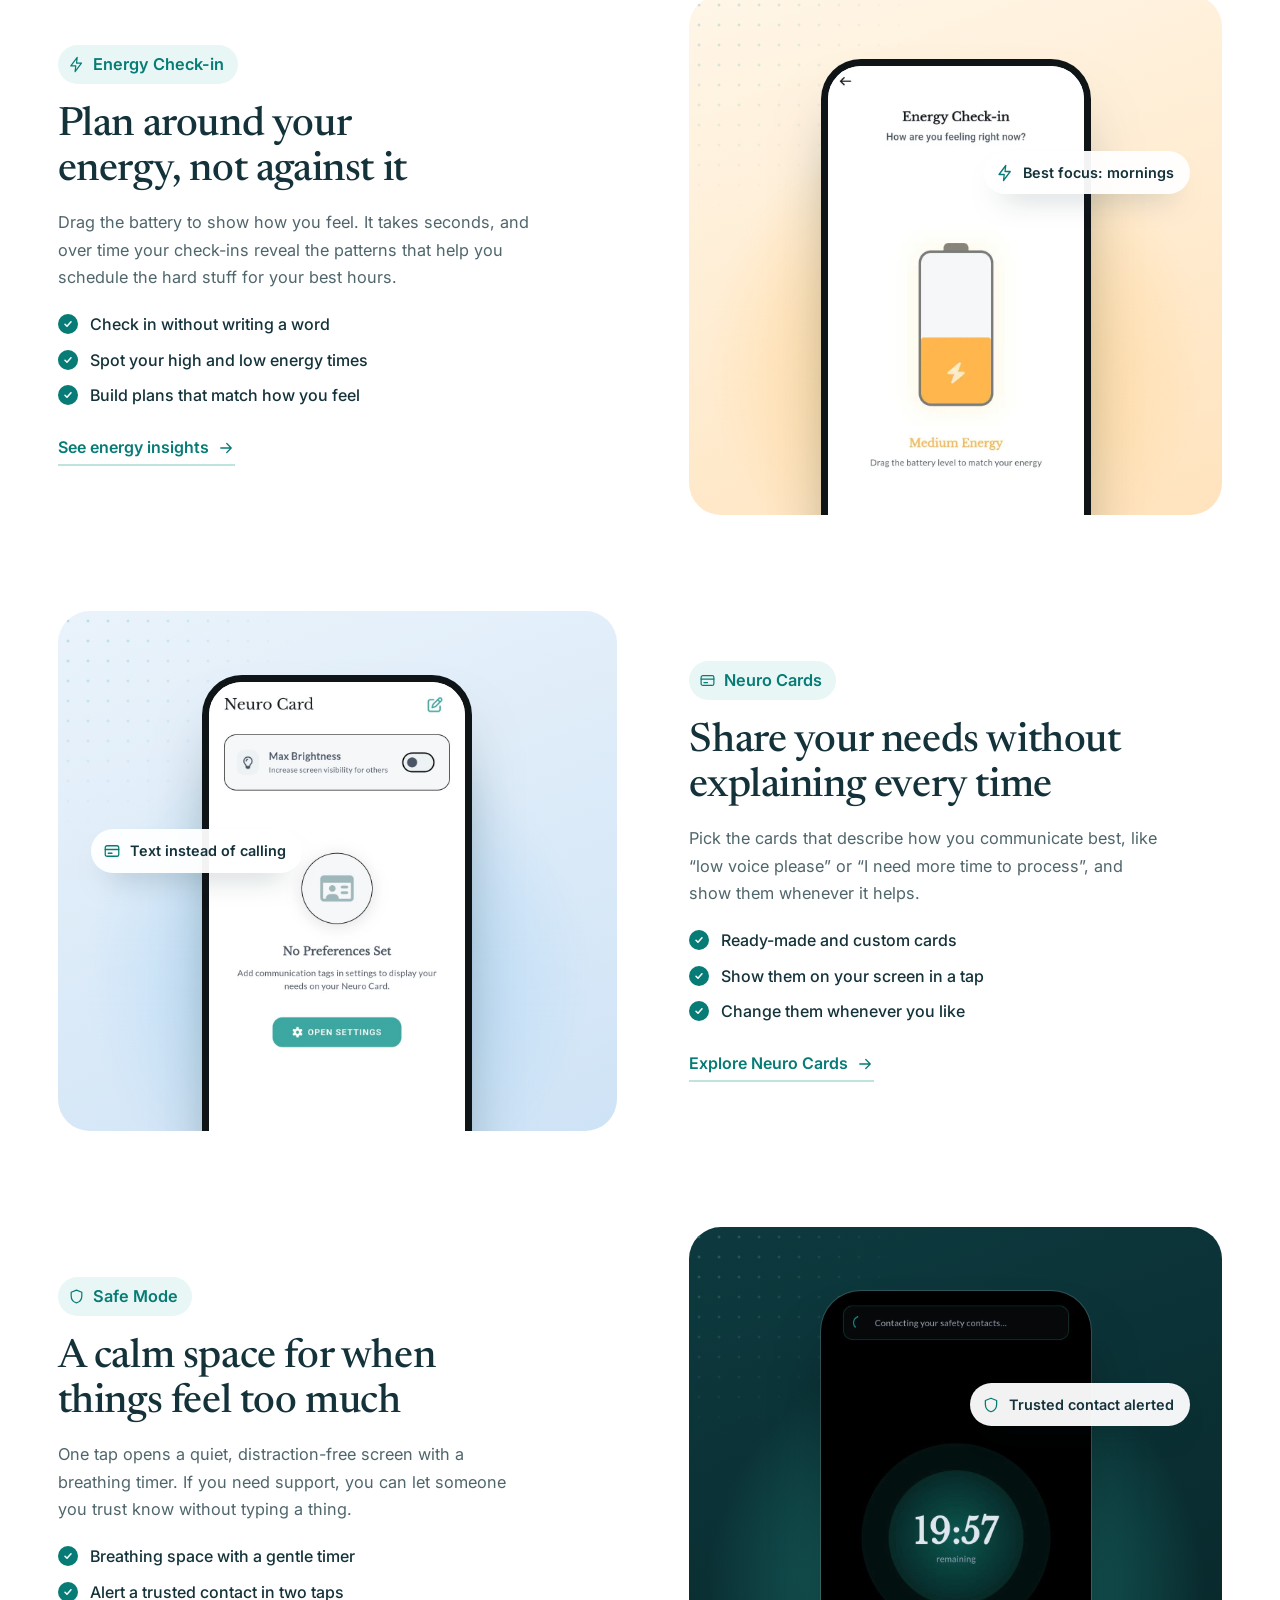
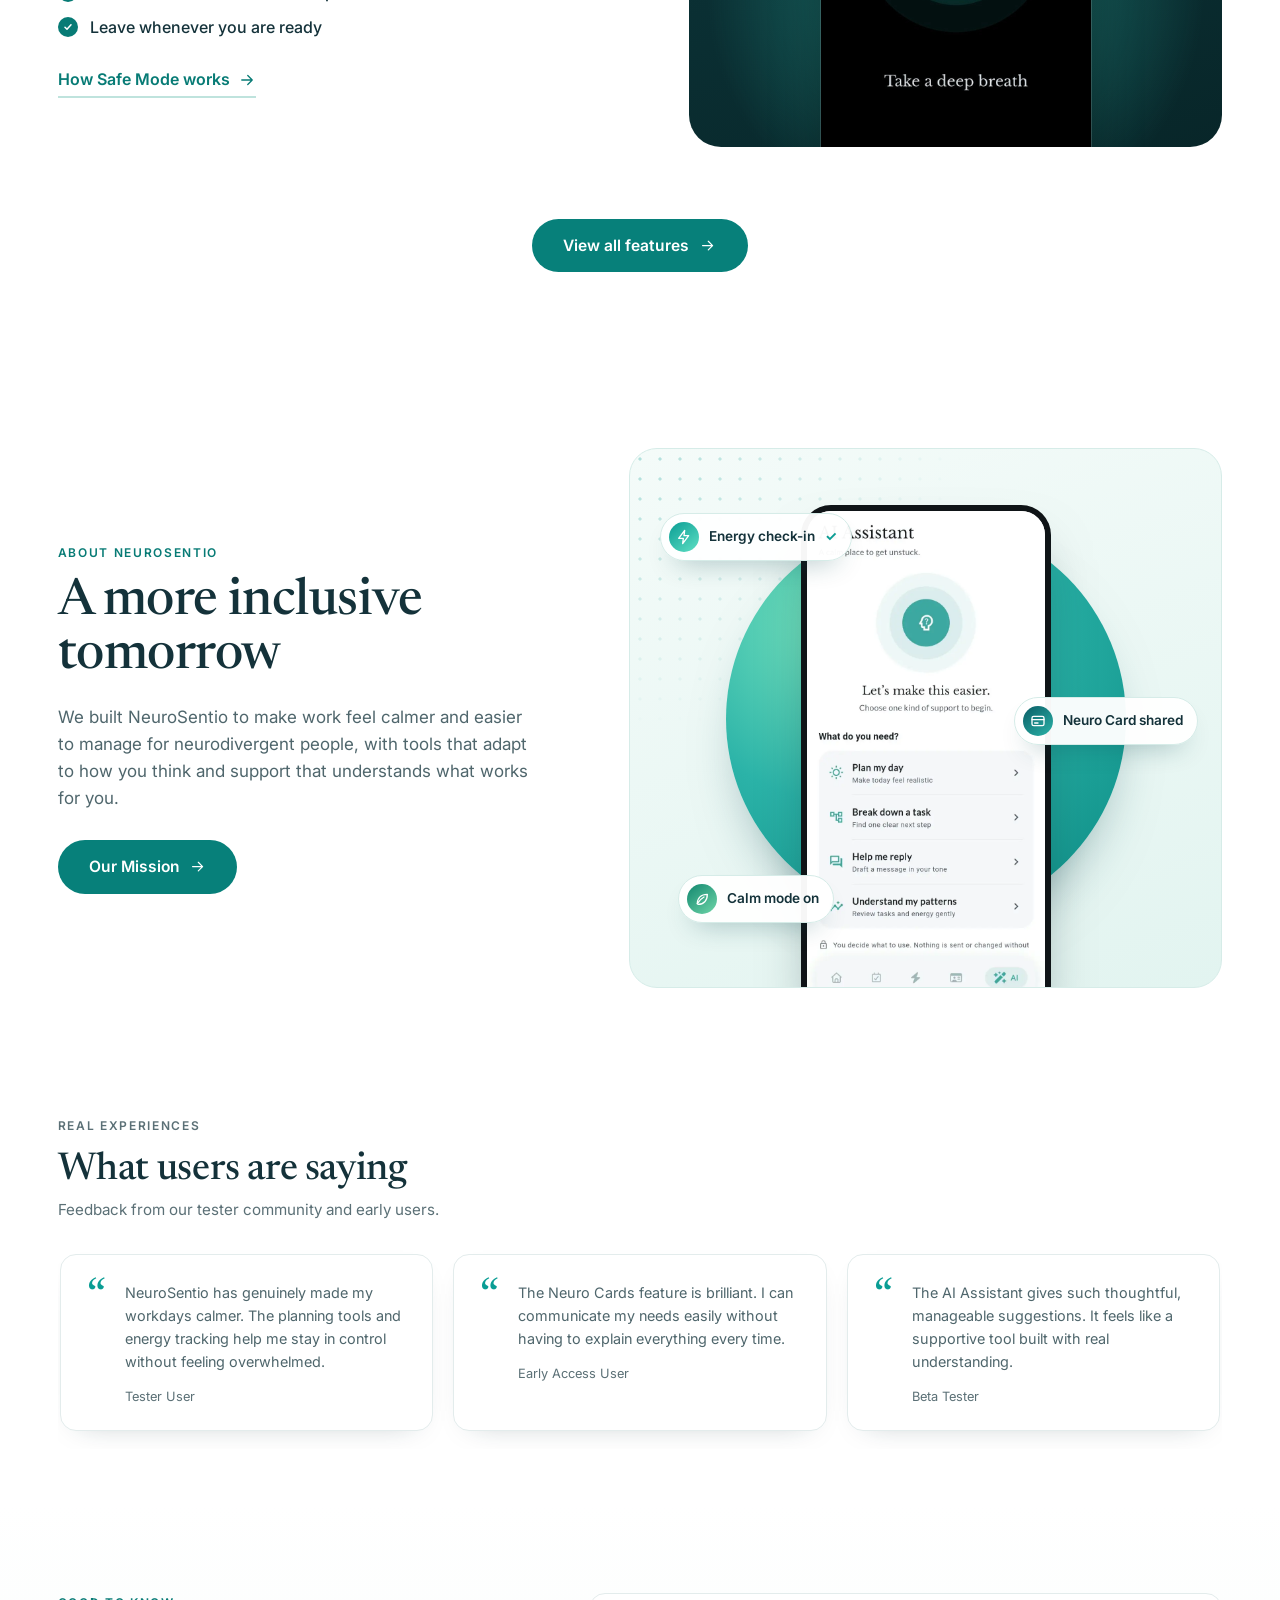
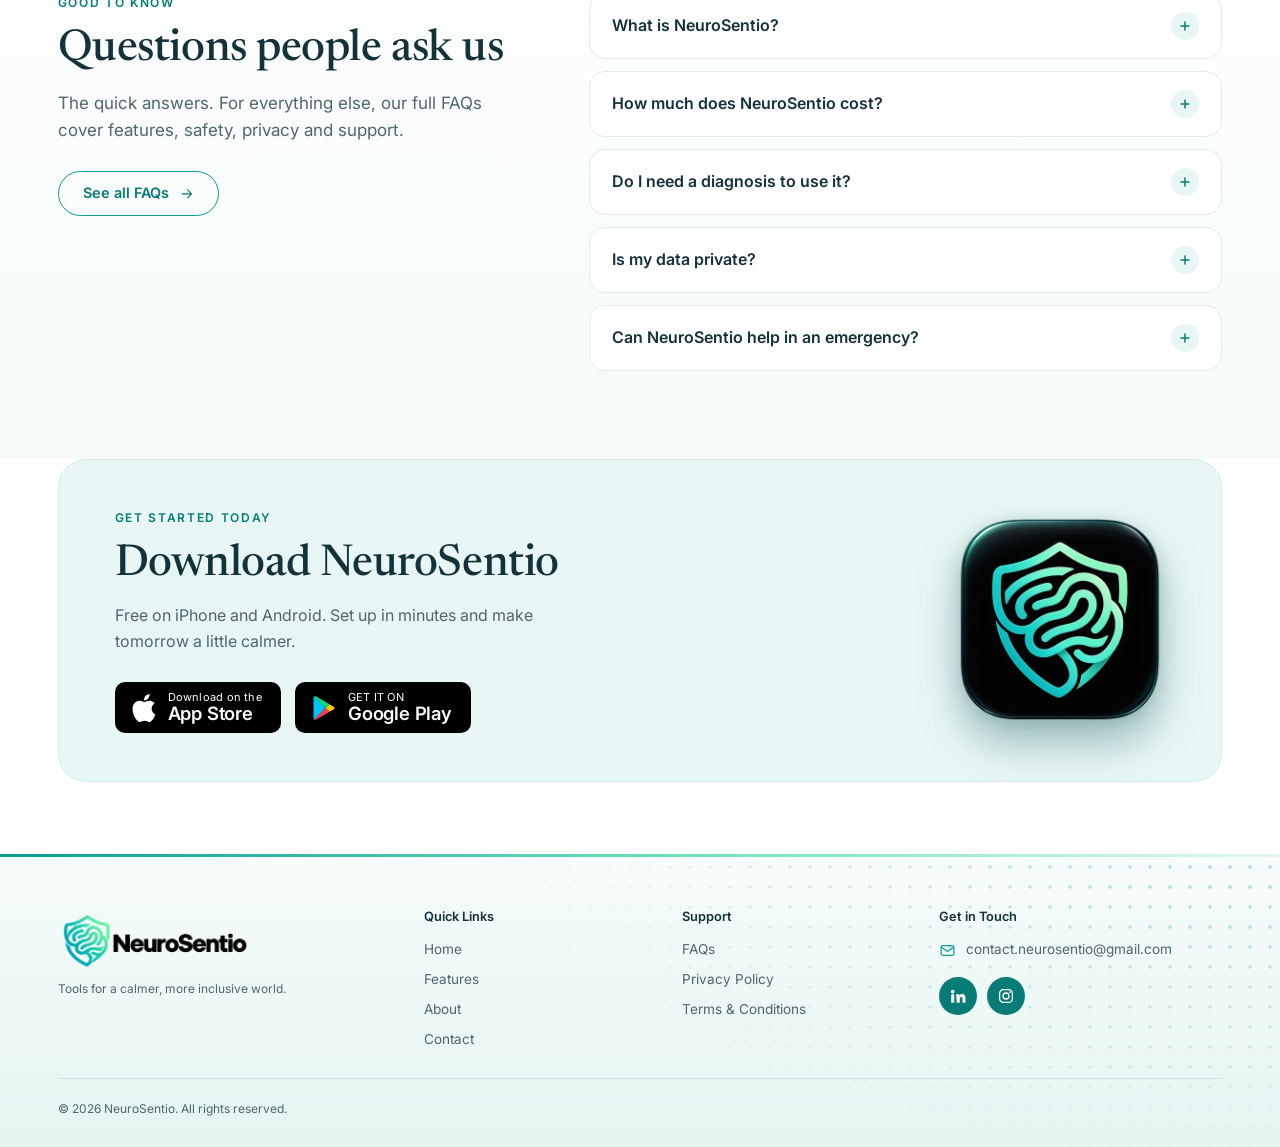
==== commit 54dae326: "Home: Tiimo-style wide phone row in hero, remove feature ticker, bring back Core features section Co" ====
--- a/index.html
+++ b/index.html
@@ -24,7 +24,7 @@
   <link rel="preconnect" href="https://fonts.googleapis.com" />
   <link rel="preconnect" href="https://fonts.gstatic.com" crossorigin />
   <link href="https://fonts.googleapis.com/css2?family=Inter:wght@400;500;600;700&family=Newsreader:opsz,wght@6..72,400;6..72,500;6..72,600&display=swap" rel="stylesheet" />
-  <link rel="stylesheet" href="styles.css?v=202610092244" />
+  <link rel="stylesheet" href="styles.css?v=202610121909" />
   <script type="application/ld+json">{"@context":"https://schema.org","@graph":[{"@type":"Organization","name":"NeuroSentio","url":"https://neurosentio.com/","logo":"https://neurosentio.com/images/web/app-icon.png","email":"contact.neurosentio@gmail.com","sameAs":["https://www.linkedin.com/company/neurosentio-ltd/","https://www.instagram.com/neurosentio/","https://apps.apple.com/gb/app/neurosentio/id6758456795","https://play.google.com/store/apps/details?id=com.neurosentio.app"],"@id":"https://neurosentio.com/#organization"},{"@type":"WebSite","@id":"https://neurosentio.com/#website","url":"https://neurosentio.com/","name":"NeuroSentio","inLanguage":"en-GB","publisher":{"@id":"https://neurosentio.com/#organization"}},{"@type":"MobileApplication","name":"NeuroSentio","description":"A workplace support app for neurodivergent people, combining Safe Mode and trusted contact alerts, energy check-ins and insights, a planner with reminders, an AI voice assistant and Neuro Cards for sharing communication preferences.","operatingSystem":"iOS, Android","applicationCategory":"LifestyleApplication","image":"https://neurosentio.com/images/web/app-icon.png","screenshot":["https://neurosentio.com/images/AIAssistant.webp","https://neurosentio.com/images/EnergyCheckIn.webp","https://neurosentio.com/images/NeuroCard.jpg","https://neurosentio.com/images/SafeMode.jpg"],"installUrl":["https://apps.apple.com/gb/app/neurosentio/id6758456795","https://play.google.com/store/apps/details?id=com.neurosentio.app"],"offers":{"@type":"Offer","price":"0","priceCurrency":"GBP"},"publisher":{"@id":"https://neurosentio.com/#organization"},"url":"https://neurosentio.com/"}]}</script>
 </head>
 <body data-page="home">
@@ -123,8 +123,6 @@
         </picture>
       </div>
     </section>
-    <!-- ========== Feature ticker ========== -->
-    <div class="ticker" aria-hidden="true"><div class="ticker-track"><span class="ticker-item"><svg class="icon" aria-hidden="true"><use href="#i-sun"/></svg>Plan My Day</span><span class="ticker-item"><svg class="icon" aria-hidden="true"><use href="#i-bolt"/></svg>Energy Check-in</span><span class="ticker-item"><svg class="icon" aria-hidden="true"><use href="#i-card"/></svg>Neuro Cards</span><span class="ticker-item"><svg class="icon" aria-hidden="true"><use href="#i-shield"/></svg>Safe Mode</span><span class="ticker-item"><svg class="icon" aria-hidden="true"><use href="#i-chat"/></svg>AI Assistant</span><span class="ticker-item"><svg class="icon" aria-hidden="true"><use href="#i-users"/></svg>Trusted contacts</span><span class="ticker-item"><svg class="icon" aria-hidden="true"><use href="#i-lock"/></svg>Private by design</span><span class="ticker-item"><svg class="icon" aria-hidden="true"><use href="#i-heart"/></svg>Free on iOS and Android</span><span class="ticker-item"><svg class="icon" aria-hidden="true"><use href="#i-sun"/></svg>Plan My Day</span><span class="ticker-item"><svg class="icon" aria-hidden="true"><use href="#i-bolt"/></svg>Energy Check-in</span><span class="ticker-item"><svg class="icon" aria-hidden="true"><use href="#i-card"/></svg>Neuro Cards</span><span class="ticker-item"><svg class="icon" aria-hidden="true"><use href="#i-shield"/></svg>Safe Mode</span><span class="ticker-item"><svg class="icon" aria-hidden="true"><use href="#i-chat"/></svg>AI Assistant</span><span class="ticker-item"><svg class="icon" aria-hidden="true"><use href="#i-users"/></svg>Trusted contacts</span><span class="ticker-item"><svg class="icon" aria-hidden="true"><use href="#i-lock"/></svg>Private by design</span><span class="ticker-item"><svg class="icon" aria-hidden="true"><use href="#i-heart"/></svg>Free on iOS and Android</span></div></div>
 
 
 
@@ -158,6 +156,50 @@
             <span class="why-ico"><svg class="icon" aria-hidden="true"><use href="#i-users"/></svg></span>
             <h3>Shaped by real people</h3>
             <p>Designed and tested with neurodivergent people, so every feature solves a problem someone actually has.</p>
+          </li>
+        </ul>
+      </div>
+    </section>
+
+    <!-- ========== Core features (four app screens) ========== -->
+    <section class="section core" id="core" aria-labelledby="homeCoreTitle">
+      <div class="container">
+        <header class="section-head center">
+          <p class="eyebrow">Core features</p>
+          <h2 id="homeCoreTitle">Simple tools for real workplace challenges</h2>
+        </header>
+
+        <ul class="phone-grid" tabindex="0" aria-label="App screenshots, swipe to browse">
+          <li class="phone-item">
+            <div class="phone">
+              <img src="images/AIAssistant.webp" width="720" height="1600" alt="NeuroSentio AI Assistant screen with options to plan your day, break down a task, help you reply and understand your patterns" loading="lazy" />
+            </div>
+            <h3>AI Assistant</h3>
+            <p>Get personalised, practical support for everyday work challenges.</p>
+          </li>
+
+          <li class="phone-item">
+            <div class="phone">
+              <img src="images/EnergyCheckIn.webp" width="720" height="1600" alt="NeuroSentio Energy Check-in screen showing a battery you drag to match your current energy level" loading="lazy" />
+            </div>
+            <h3>Energy Check-in</h3>
+            <p>Tune into your energy and make more realistic plans for your day.</p>
+          </li>
+
+          <li class="phone-item">
+            <div class="phone">
+              <img src="images/NeuroCard.jpg" width="720" height="1600" alt="NeuroSentio Edit Neuro Cards screen where you choose cards that describe your communication preferences" loading="lazy" />
+            </div>
+            <h3>Neuro Cards</h3>
+            <p>Communicate your needs clearly and comfortably at work.</p>
+          </li>
+
+          <li class="phone-item">
+            <div class="phone">
+              <img src="images/SafeMode.jpg" width="720" height="1600" alt="NeuroSentio Safe Mode screen with a large button you hold to enter Safe Mode" loading="lazy" />
+            </div>
+            <h3>Safe Mode</h3>
+            <p>A quick way to reset when things feel overwhelming.</p>
           </li>
         </ul>
       </div>
@@ -428,6 +470,6 @@
       <p>© <span id="year">2026</span> NeuroSentio. All rights reserved.</p>    </div>
   </footer>
 
-  <script src="script.js?v=202610092244"></script>
+  <script src="script.js?v=202610121909"></script>
 </body>
 </html>
--- a/styles.css
+++ b/styles.css
@@ -1850,3 +1850,23 @@
   .mind-hero-phones img { width: 100%; height: auto; max-height: 100%; -webkit-mask-image: linear-gradient(to bottom, transparent 0%, #000 14%); mask-image: linear-gradient(to bottom, transparent 0%, #000 14%); }
 }
 @media (max-width: 600px) { .mind-hero { min-height: 640px; } }
+/* Hero v5 (Tiimo-style): big, wide phone row under compact copy; phones run past the fold */
+.mind-hero { height: auto; min-height: 0; max-height: none; padding-bottom: 0; }
+.mind-hero-phones { flex: none; min-height: 0; margin-top: 26px; position: relative; }
+.mind-hero-phones picture { position: static; display: block; }
+.mind-hero-phones img {
+  display: block; width: min(1520px, 96vw); height: auto; max-width: none; max-height: none; margin: 0 auto;
+  object-fit: initial; object-position: initial;
+  -webkit-mask-image: linear-gradient(to bottom, transparent 0%, #000 10%), linear-gradient(to right, transparent 0%, #000 5%, #000 95%, transparent 100%);
+  -webkit-mask-composite: source-in;
+  mask-image: linear-gradient(to bottom, transparent 0%, #000 10%), linear-gradient(to right, transparent 0%, #000 5%, #000 95%, transparent 100%);
+  mask-composite: intersect;
+}
+.mind-hero-phones::after { /* soft fade into the next section */
+  content: ""; position: absolute; left: 0; right: 0; bottom: 0; height: 90px;
+  background: linear-gradient(180deg, rgba(255, 255, 255, 0) 0%, #fff 100%); pointer-events: none;
+}
+@media (max-width: 1024px) {
+  .mind-hero-phones img { width: 100%; max-width: 100%; -webkit-mask-image: linear-gradient(to bottom, transparent 0%, #000 12%); mask-image: linear-gradient(to bottom, transparent 0%, #000 12%); }
+  .mind-hero-phones::after { height: 60px; }
+}
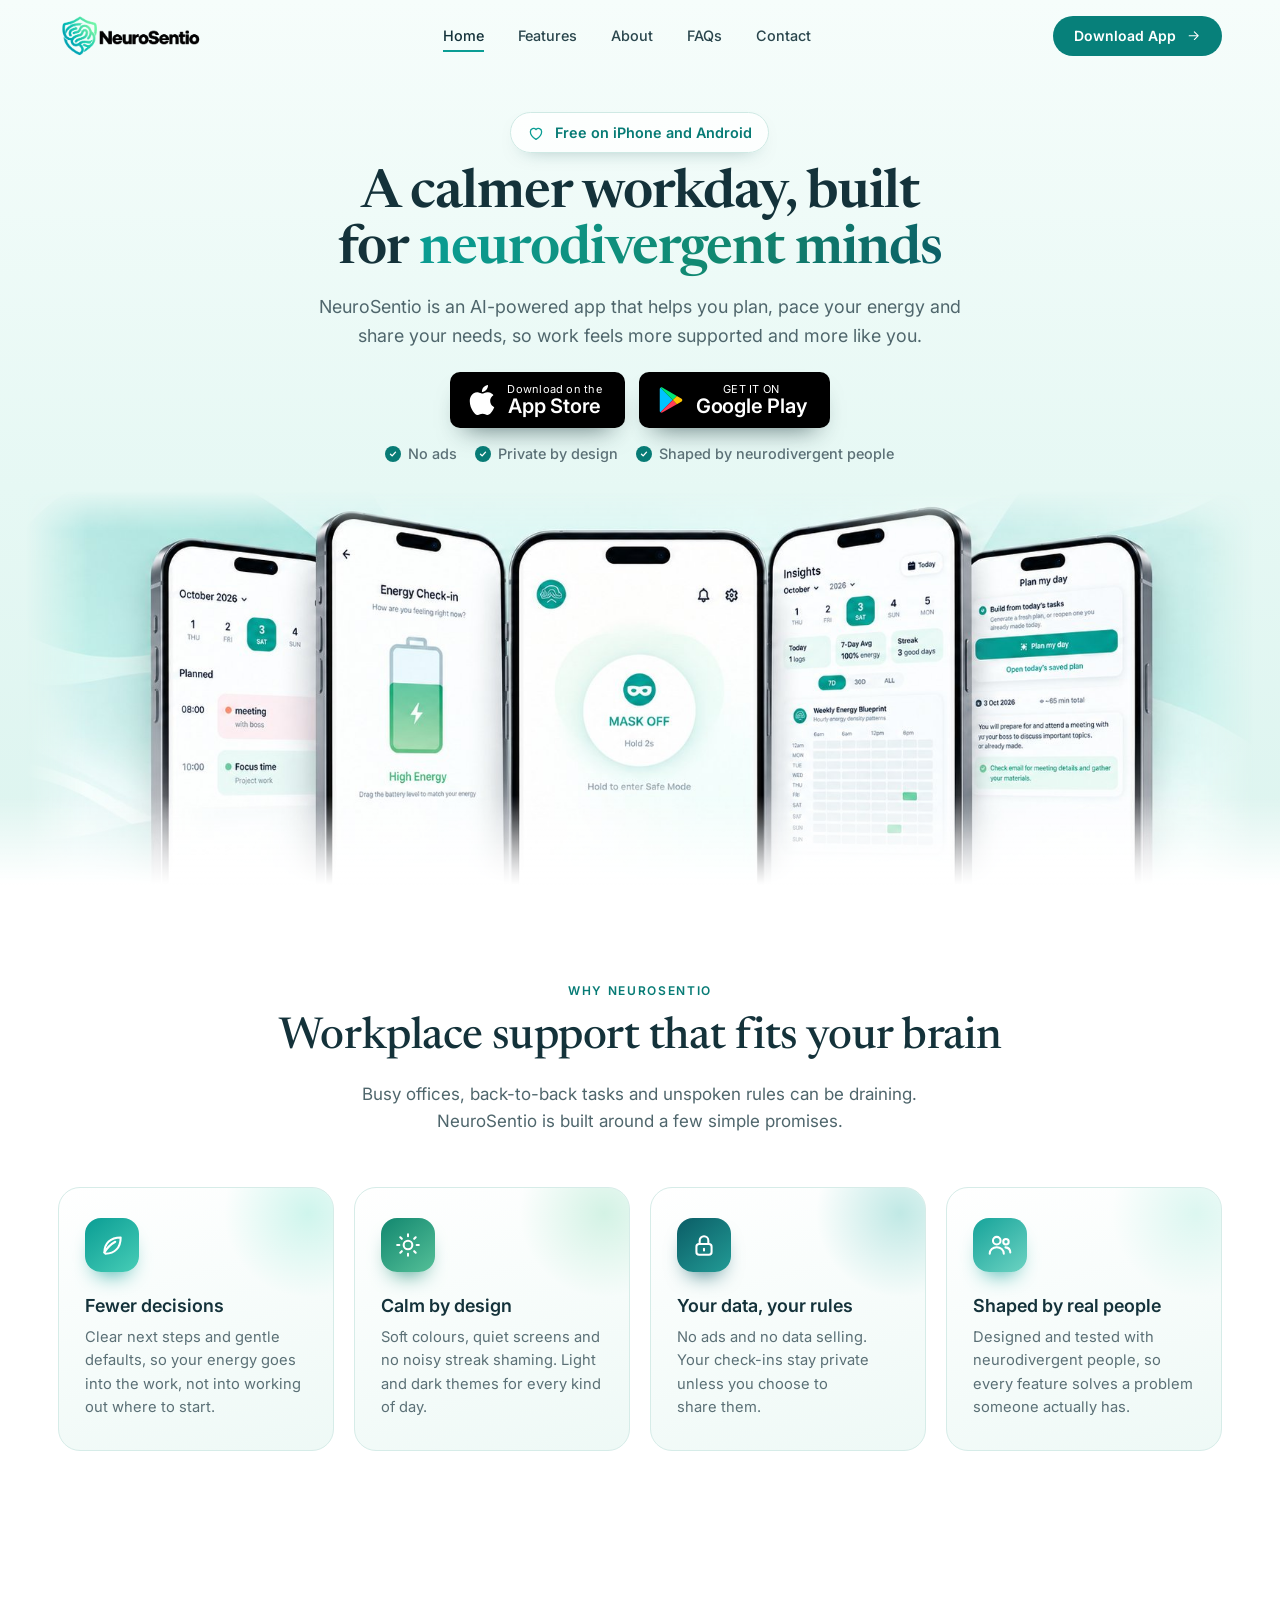
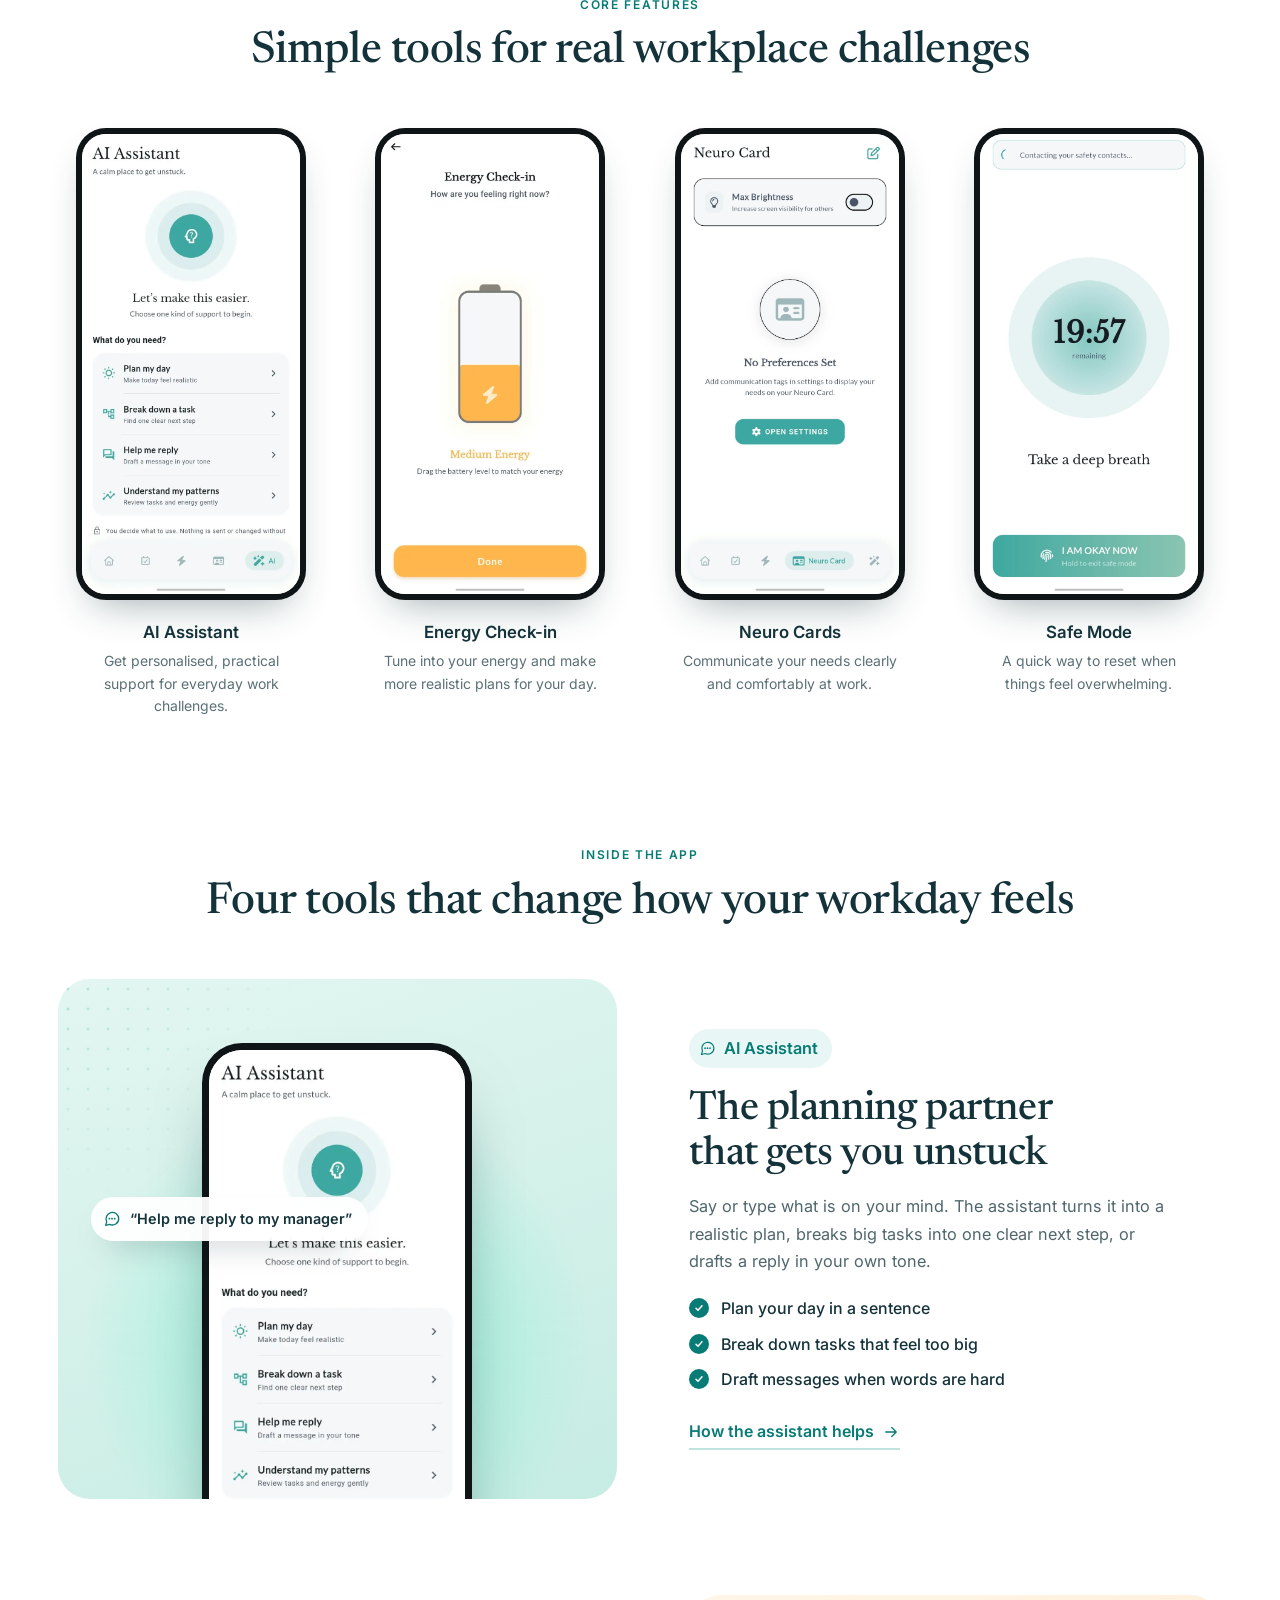
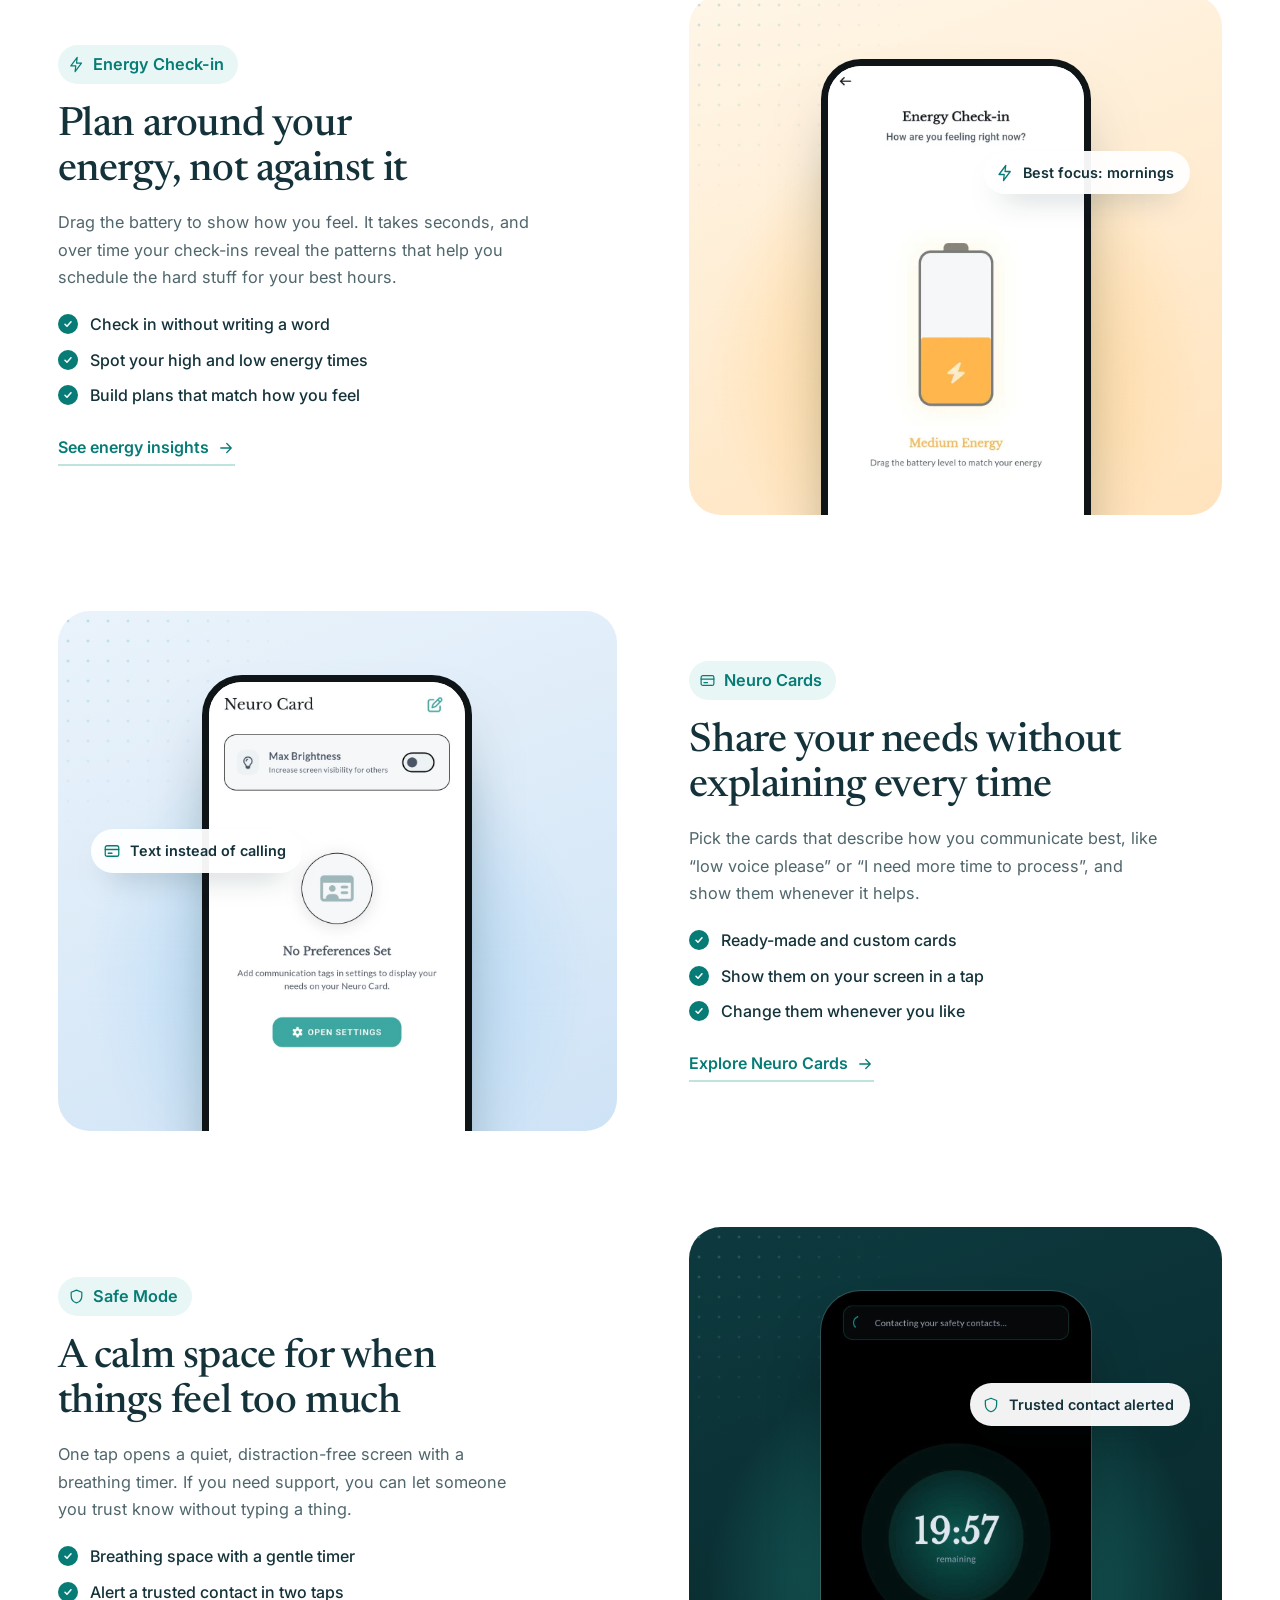
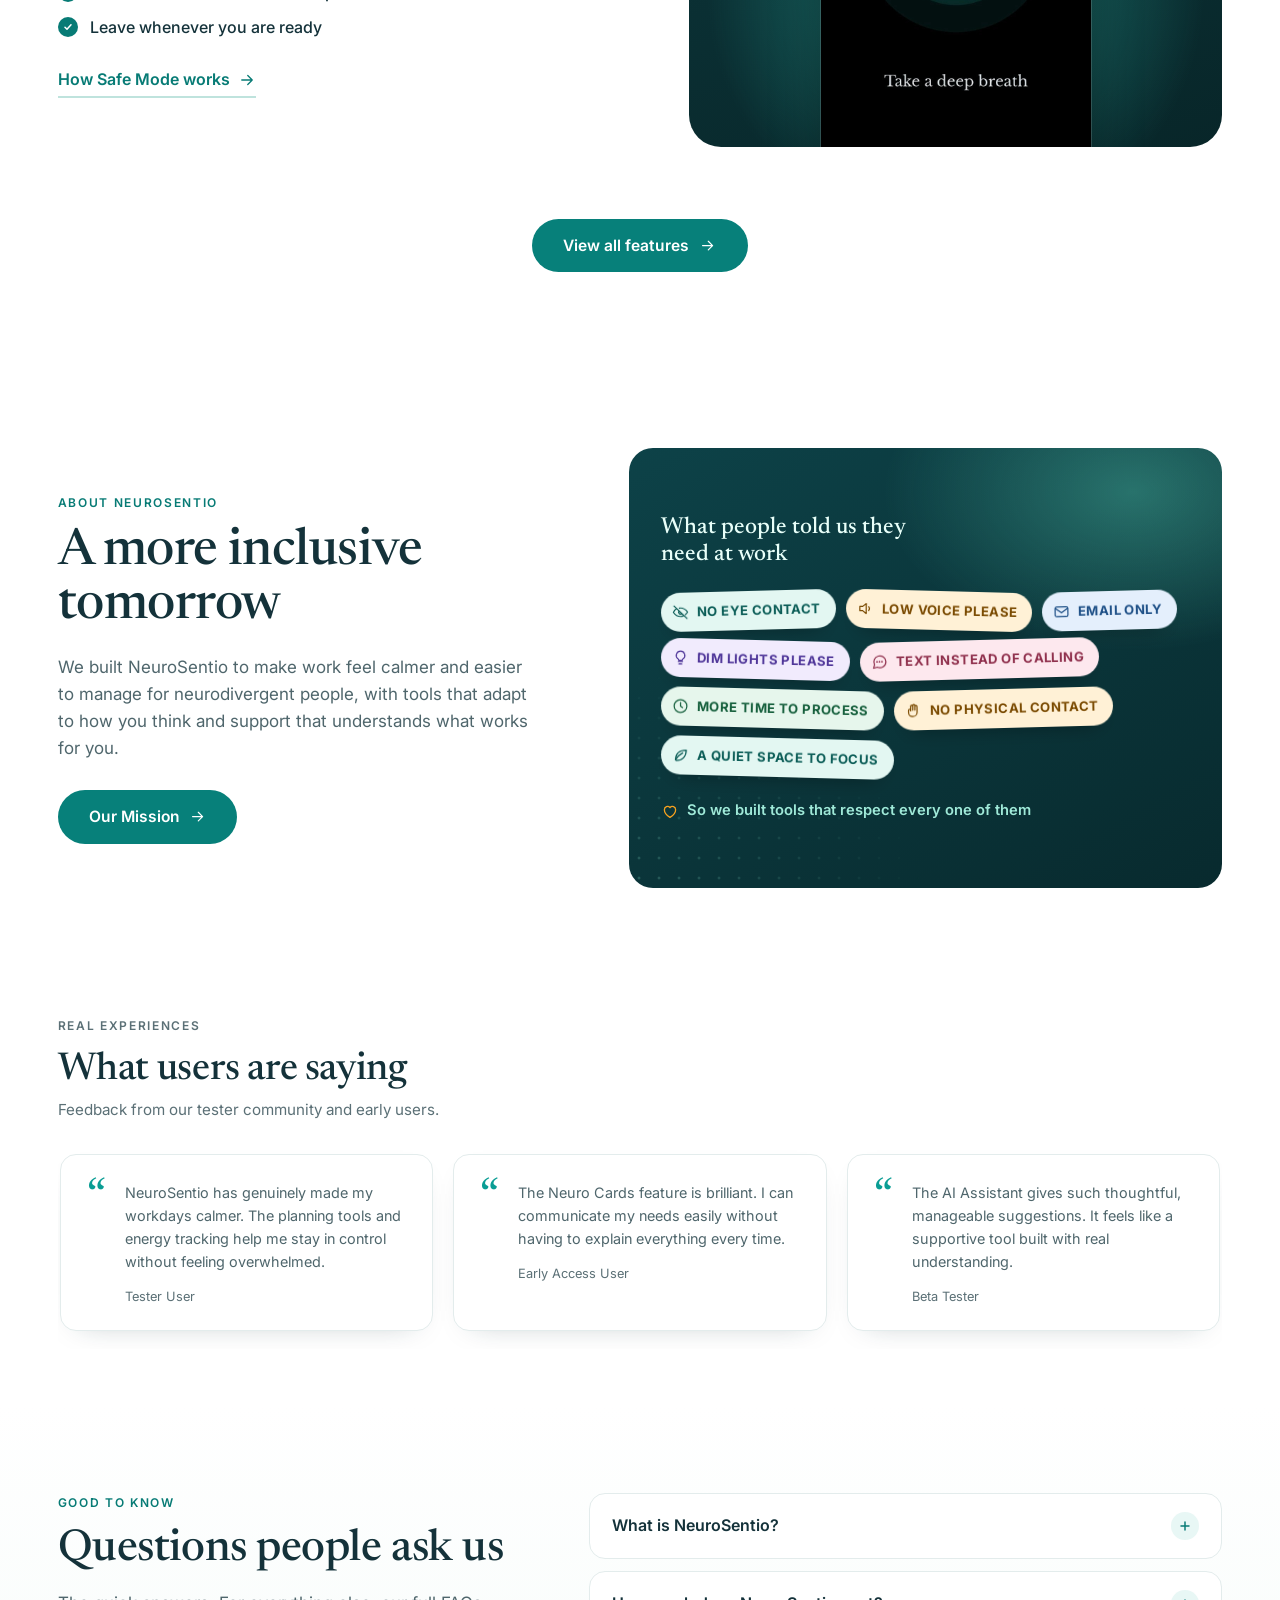
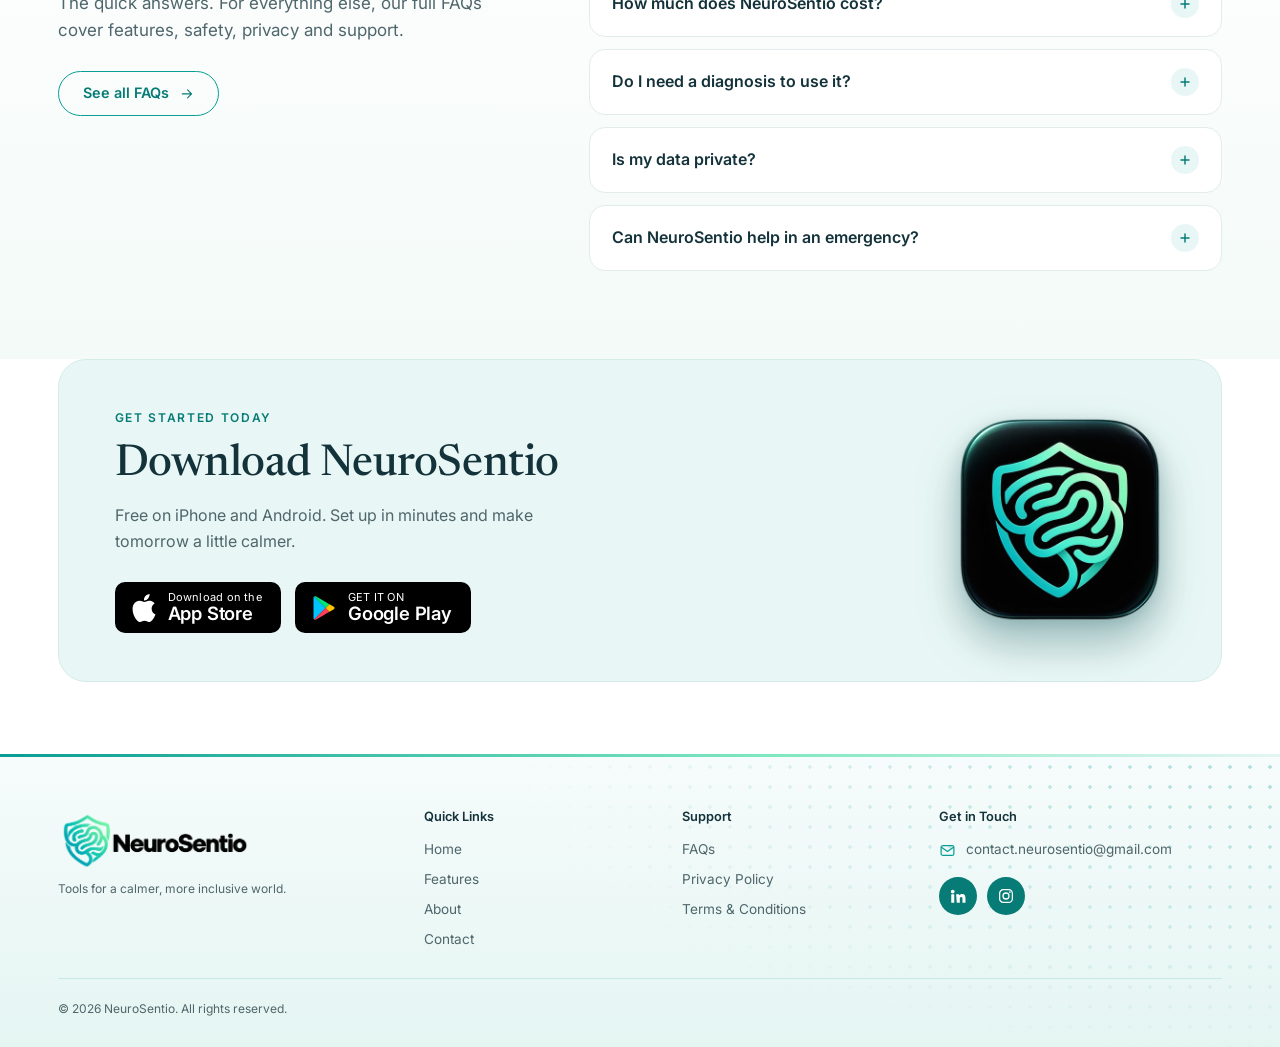
==== commit ae44459a: "Audit: cut repeated app screens (home About uses needs visual, Features drops duplicate Closer Look)" ====
--- a/index.html
+++ b/index.html
@@ -4,7 +4,7 @@
   <meta charset="UTF-8" />
   <meta name="viewport" content="width=device-width, initial-scale=1" />
   <title>NeuroSentio | Workplace Support App for Neurodivergent People</title>
-  <meta name="description" content="NeuroSentio is a free app for neurodivergent people | ADHD, autism and more – with Safe Mode, energy check-ins, an AI planner and Neuro Cards for calmer workdays." />
+  <meta name="description" content="Free app for neurodivergent people at work, with ADHD and autism in mind: Safe Mode, energy check-ins, an AI planner and Neuro Cards for calmer workdays." />
   <link rel="canonical" href="https://neurosentio.com/" />
   <meta name="robots" content="index, follow, max-image-preview:large" />
   <meta name="theme-color" content="#0a9d94" />
@@ -14,7 +14,7 @@
   <meta property="og:site_name" content="NeuroSentio" />
   <meta property="og:locale" content="en_GB" />
   <meta property="og:title" content="NeuroSentio | Workplace Support App for Neurodivergent People" />
-  <meta property="og:description" content="NeuroSentio is a free app for neurodivergent people | ADHD, autism and more – with Safe Mode, energy check-ins, an AI planner and Neuro Cards for calmer workdays." />
+  <meta property="og:description" content="Free app for neurodivergent people at work, with ADHD and autism in mind: Safe Mode, energy check-ins, an AI planner and Neuro Cards for calmer workdays." />
   <meta property="og:url" content="https://neurosentio.com/" />
   <meta property="og:image" content="https://neurosentio.com/images/web/og-app.jpg" />
   <meta property="og:image:width" content="1200" />
@@ -24,7 +24,7 @@
   <link rel="preconnect" href="https://fonts.googleapis.com" />
   <link rel="preconnect" href="https://fonts.gstatic.com" crossorigin />
   <link href="https://fonts.googleapis.com/css2?family=Inter:wght@400;500;600;700&family=Newsreader:opsz,wght@6..72,400;6..72,500;6..72,600&display=swap" rel="stylesheet" />
-  <link rel="stylesheet" href="styles.css?v=202610121909" />
+  <link rel="stylesheet" href="styles.css?v=202610121920" />
   <script type="application/ld+json">{"@context":"https://schema.org","@graph":[{"@type":"Organization","name":"NeuroSentio","url":"https://neurosentio.com/","logo":"https://neurosentio.com/images/web/app-icon.png","email":"contact.neurosentio@gmail.com","sameAs":["https://www.linkedin.com/company/neurosentio-ltd/","https://www.instagram.com/neurosentio/","https://apps.apple.com/gb/app/neurosentio/id6758456795","https://play.google.com/store/apps/details?id=com.neurosentio.app"],"@id":"https://neurosentio.com/#organization"},{"@type":"WebSite","@id":"https://neurosentio.com/#website","url":"https://neurosentio.com/","name":"NeuroSentio","inLanguage":"en-GB","publisher":{"@id":"https://neurosentio.com/#organization"}},{"@type":"MobileApplication","name":"NeuroSentio","description":"A workplace support app for neurodivergent people, combining Safe Mode and trusted contact alerts, energy check-ins and insights, a planner with reminders, an AI voice assistant and Neuro Cards for sharing communication preferences.","operatingSystem":"iOS, Android","applicationCategory":"LifestyleApplication","image":"https://neurosentio.com/images/web/app-icon.png","screenshot":["https://neurosentio.com/images/AIAssistant.webp","https://neurosentio.com/images/EnergyCheckIn.webp","https://neurosentio.com/images/NeuroCard.jpg","https://neurosentio.com/images/SafeMode.jpg"],"installUrl":["https://apps.apple.com/gb/app/neurosentio/id6758456795","https://play.google.com/store/apps/details?id=com.neurosentio.app"],"offers":{"@type":"Offer","price":"0","priceCurrency":"GBP"},"publisher":{"@id":"https://neurosentio.com/#organization"},"url":"https://neurosentio.com/"}]}</script>
 </head>
 <body data-page="home">
@@ -55,6 +55,11 @@
       <path fill="#ff3d57" stroke="none" d="M13.4 12 16.7 15.3 5 22c-.5.2-1 .1-1.4-.2z"/>
       <path fill="#ffc400" stroke="none" d="M16.7 8.7 20.5 10.9c.7.4.7 1.8 0 2.2l-3.8 2.2L13.4 12z"/>
     </symbol>
+    <symbol id="i-eye-off" viewBox="0 0 24 24"><path d="M3 3l18 18M10.6 6.1A9.8 9.8 0 0 1 12 6c5 0 9 4.5 10 6-.5.8-1.6 2.2-3.2 3.5M6.6 6.6C4.4 7.9 2.7 10 2 12c1 1.5 5 6 10 6 1.6 0 3-.4 4.3-1.1M9.9 9.9a3 3 0 0 0 4.2 4.2"/></symbol>
+    <symbol id="i-volume" viewBox="0 0 24 24"><path d="M4 9h4l5-4v14l-5-4H4z"/><path d="M16.5 9.5a3.5 3.5 0 0 1 0 5"/></symbol>
+    <symbol id="i-bulb" viewBox="0 0 24 24"><path d="M9 18h6M10 21h4"/><path d="M12 3a6 6 0 0 0-3.5 10.9c.6.5 1 1.2 1 2.1h5c0-.9.4-1.6 1-2.1A6 6 0 0 0 12 3z"/></symbol>
+    <symbol id="i-hand" viewBox="0 0 24 24"><path d="M8 12V5.5a1.5 1.5 0 0 1 3 0V11M11 10.5V4.5a1.5 1.5 0 0 1 3 0V11M14 10.5V6a1.5 1.5 0 0 1 3 0v8a6 6 0 0 1-6 6h-.5A5.5 5.5 0 0 1 5 14.5V11a1.5 1.5 0 0 1 3 0"/></symbol>
+    <symbol id="i-clock" viewBox="0 0 24 24"><circle cx="12" cy="12" r="9"/><path d="M12 7v5l3 2"/></symbol>
     <symbol id="i-logo" viewBox="0 0 40 44">
       <path d="M20 2 36 8v12c0 11-7 19.5-16 22C11 39.500 4 31 4 20V8L20 2z" fill="none" stroke="currentColor" stroke-width="2.4" stroke-linejoin="round"/>
       <path d="M13 17c2-4 8-5 10-1.500s-2 6-5 5-3 4 1 5.500 8-.5 8-5M16.500 14.500c1.500-1 3.500-.5 4 1M12 24c1.500 3 5 4.500 8 4" fill="none" stroke="currentColor" stroke-width="1.800" stroke-linecap="round"/>
@@ -301,14 +306,19 @@
           <a class="btn btn-solid btn-lg" href="about.html#mission">Our Mission <svg class="icon" aria-hidden="true"><use href="#i-arrow"/></svg></a>
         </div>
 
-        <div class="showcase">
-          <span class="showcase-circle" aria-hidden="true"></span>
-          <div class="phone showcase-phone">
-            <img src="images/AIAssistant.webp" width="720" height="1600" alt="The NeuroSentio app’s AI Assistant screen, offering to plan your day, break down a task, help you reply and understand your patterns" />
-          </div>
-          <span class="chip chip-1" aria-hidden="true"><span class="chip-ico"><svg class="icon"><use href="#i-bolt"/></svg></span>Energy check-in <b>✓</b></span>
-          <span class="chip chip-2" aria-hidden="true"><span class="chip-ico"><svg class="icon"><use href="#i-card"/></svg></span>Neuro Card shared</span>
-          <span class="chip chip-3" aria-hidden="true"><span class="chip-ico"><svg class="icon"><use href="#i-leaf"/></svg></span>Calm mode on</span>
+        <div class="panel-media needs" aria-label="Needs people told us about: no eye contact, low voice please, email only, dim lights, text instead of calling, no physical contact, more time to process, quiet space to focus" role="img">
+          <p class="needs-title" aria-hidden="true">What people told us they need at work</p>
+          <ul class="needs-cloud" aria-hidden="true">
+            <li class="nc c1"><svg class="icon"><use href="#i-eye-off"/></svg>No eye contact</li>
+            <li class="nc c2"><svg class="icon"><use href="#i-volume"/></svg>Low voice please</li>
+            <li class="nc c3"><svg class="icon"><use href="#i-mail"/></svg>Email only</li>
+            <li class="nc c4"><svg class="icon"><use href="#i-bulb"/></svg>Dim lights please</li>
+            <li class="nc c5"><svg class="icon"><use href="#i-chat"/></svg>Text instead of calling</li>
+            <li class="nc c6"><svg class="icon"><use href="#i-clock"/></svg>More time to process</li>
+            <li class="nc c2"><svg class="icon"><use href="#i-hand"/></svg>No physical contact</li>
+            <li class="nc c1"><svg class="icon"><use href="#i-leaf"/></svg>A quiet space to focus</li>
+          </ul>
+          <p class="needs-foot" aria-hidden="true"><svg class="icon"><use href="#i-heart"/></svg>So we built tools that respect every one of them</p>
         </div>
       </div>
     </section>
@@ -470,6 +480,6 @@
       <p>© <span id="year">2026</span> NeuroSentio. All rights reserved.</p>    </div>
   </footer>
 
-  <script src="script.js?v=202610121909"></script>
+  <script src="script.js?v=202610121920"></script>
 </body>
 </html>
--- a/styles.css
+++ b/styles.css
@@ -1870,3 +1870,4 @@
   .mind-hero-phones img { width: 100%; max-width: 100%; -webkit-mask-image: linear-gradient(to bottom, transparent 0%, #000 12%); mask-image: linear-gradient(to bottom, transparent 0%, #000 12%); }
   .mind-hero-phones::after { height: 60px; }
 }
+.about-intro .panel-media.needs { min-height: 440px; border-radius: 24px; }
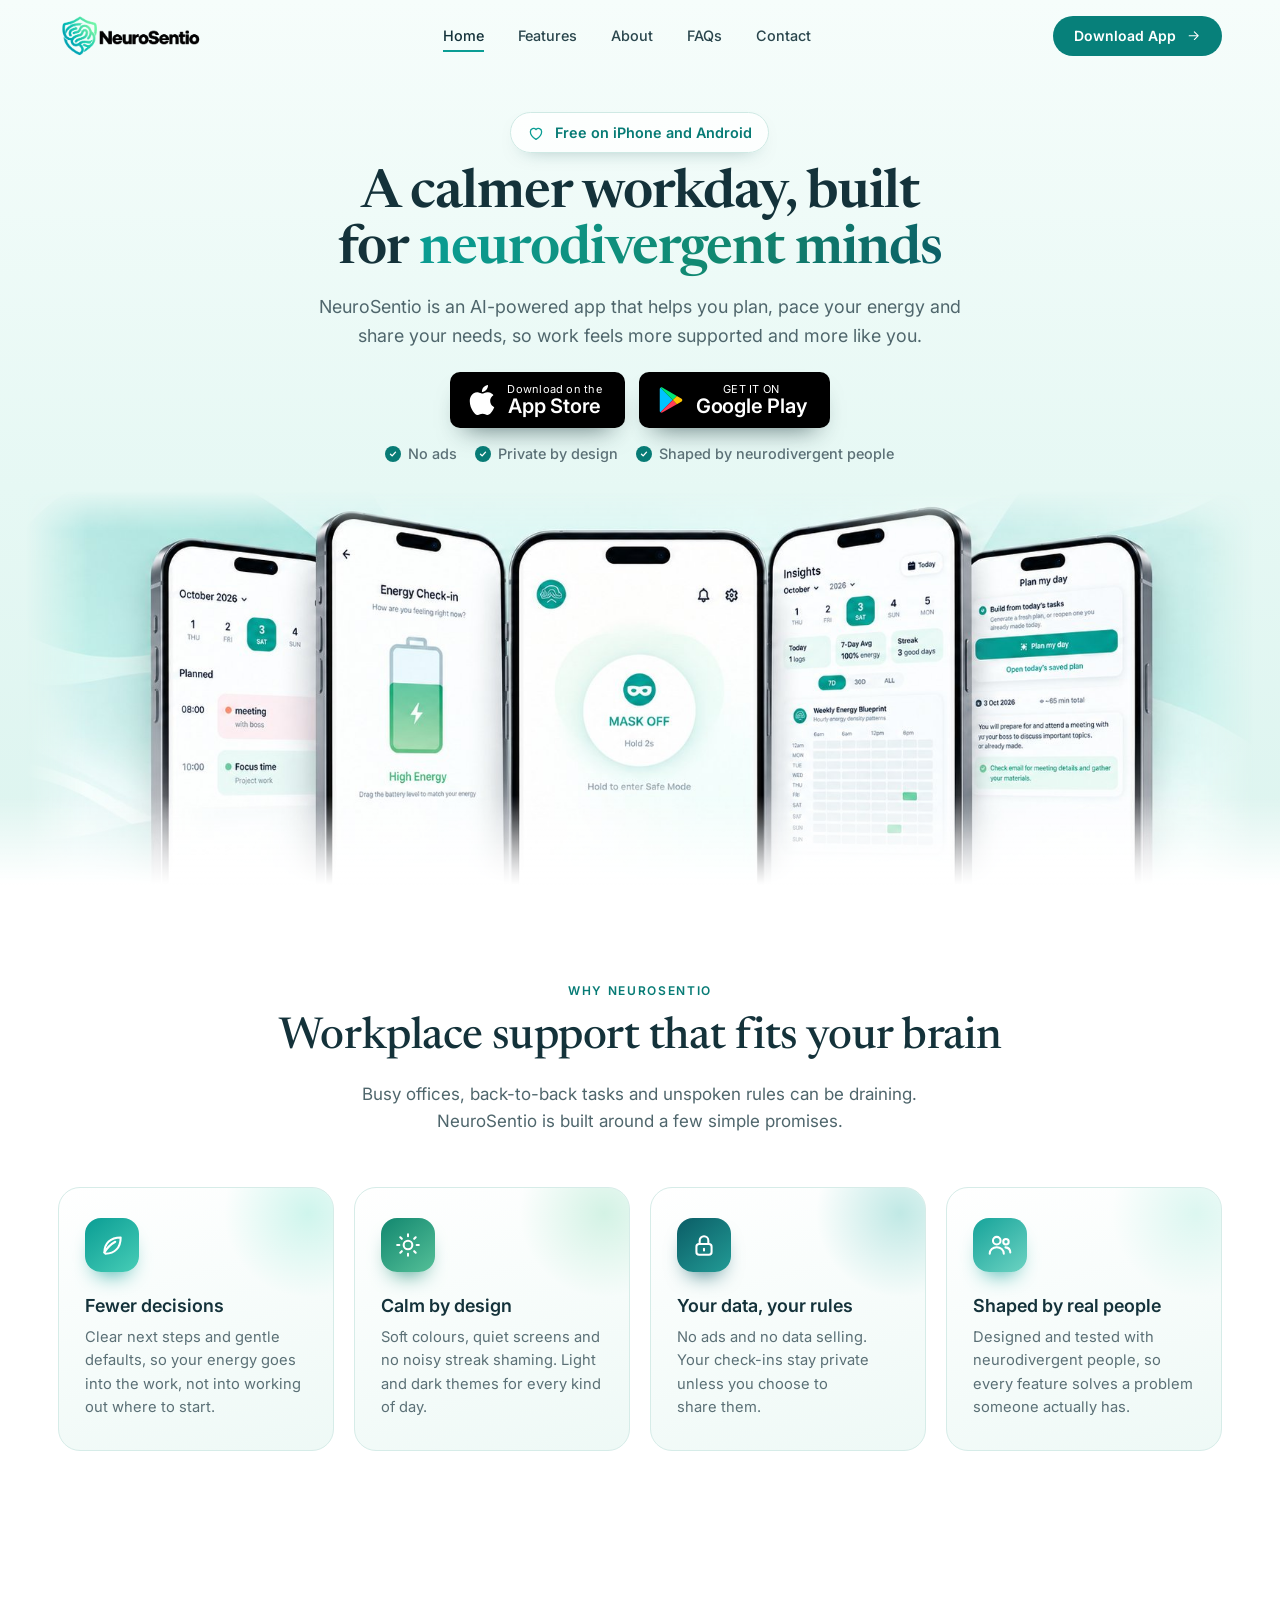
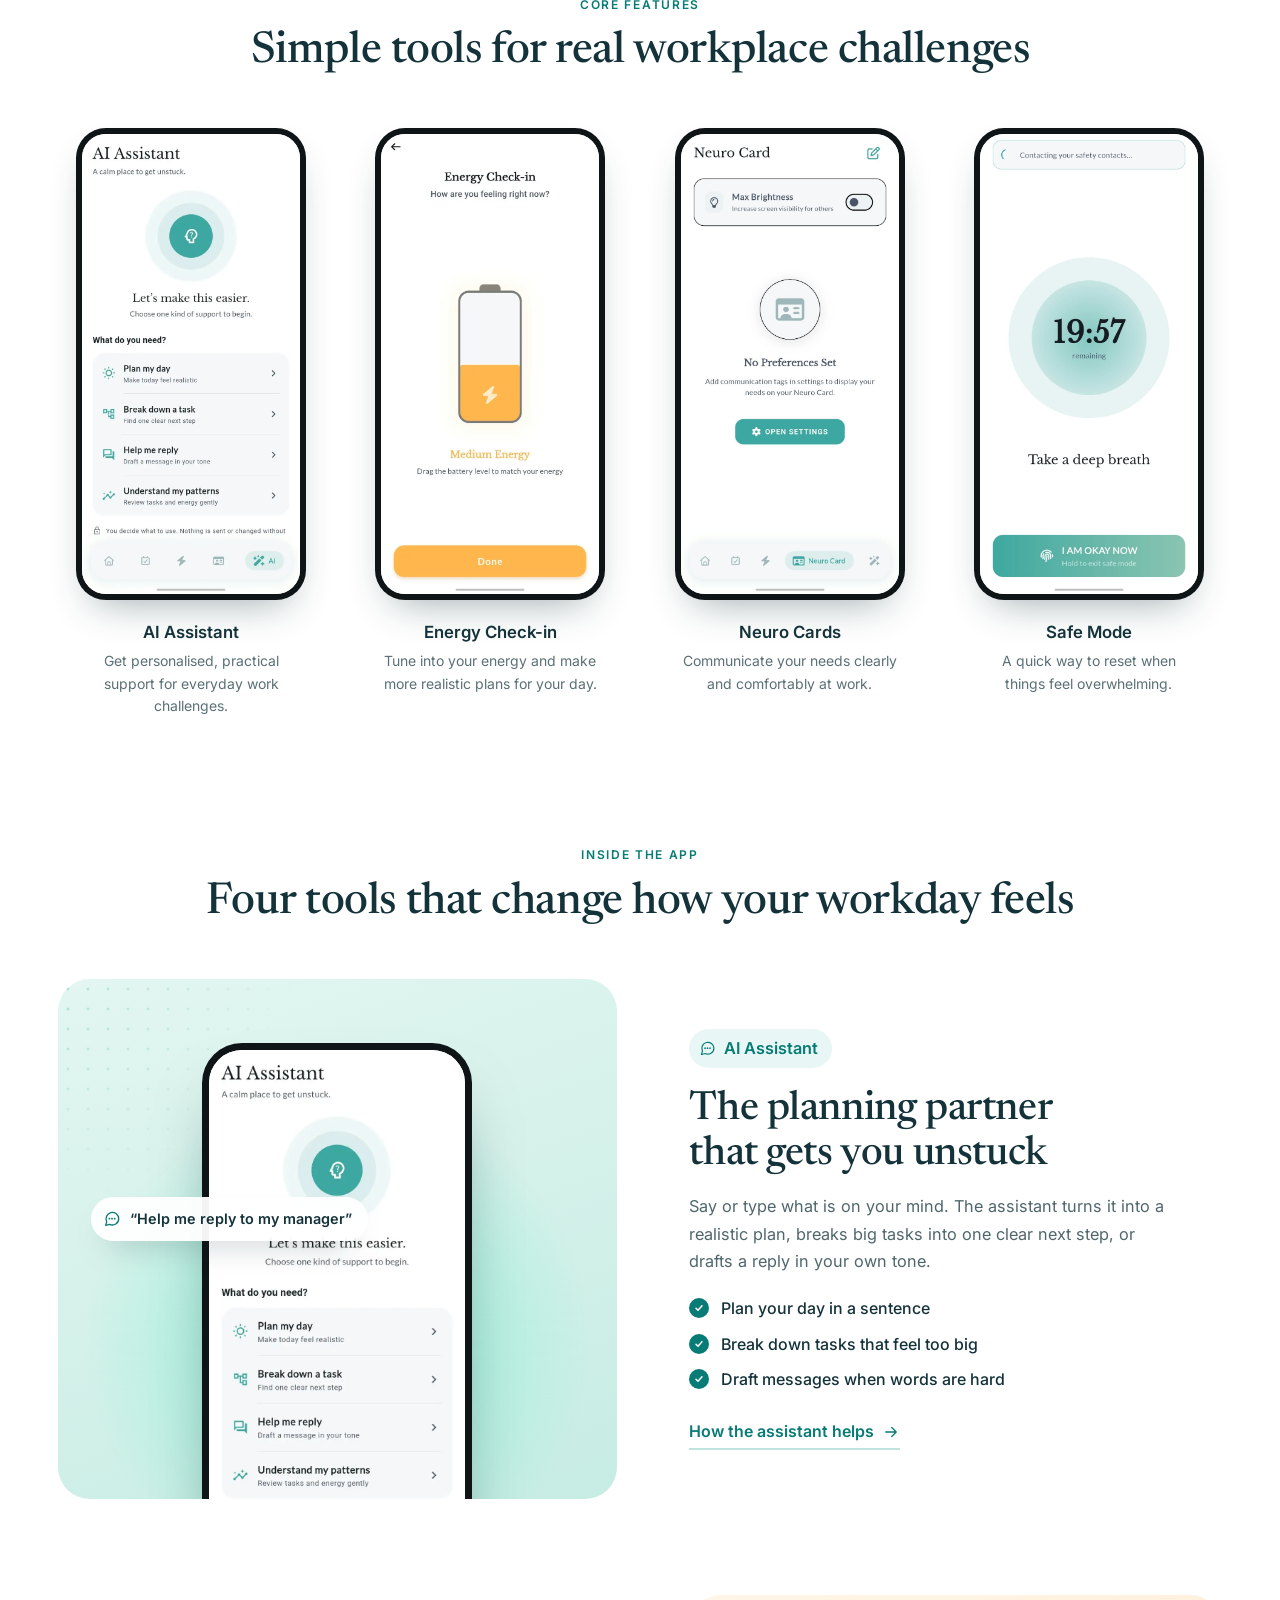
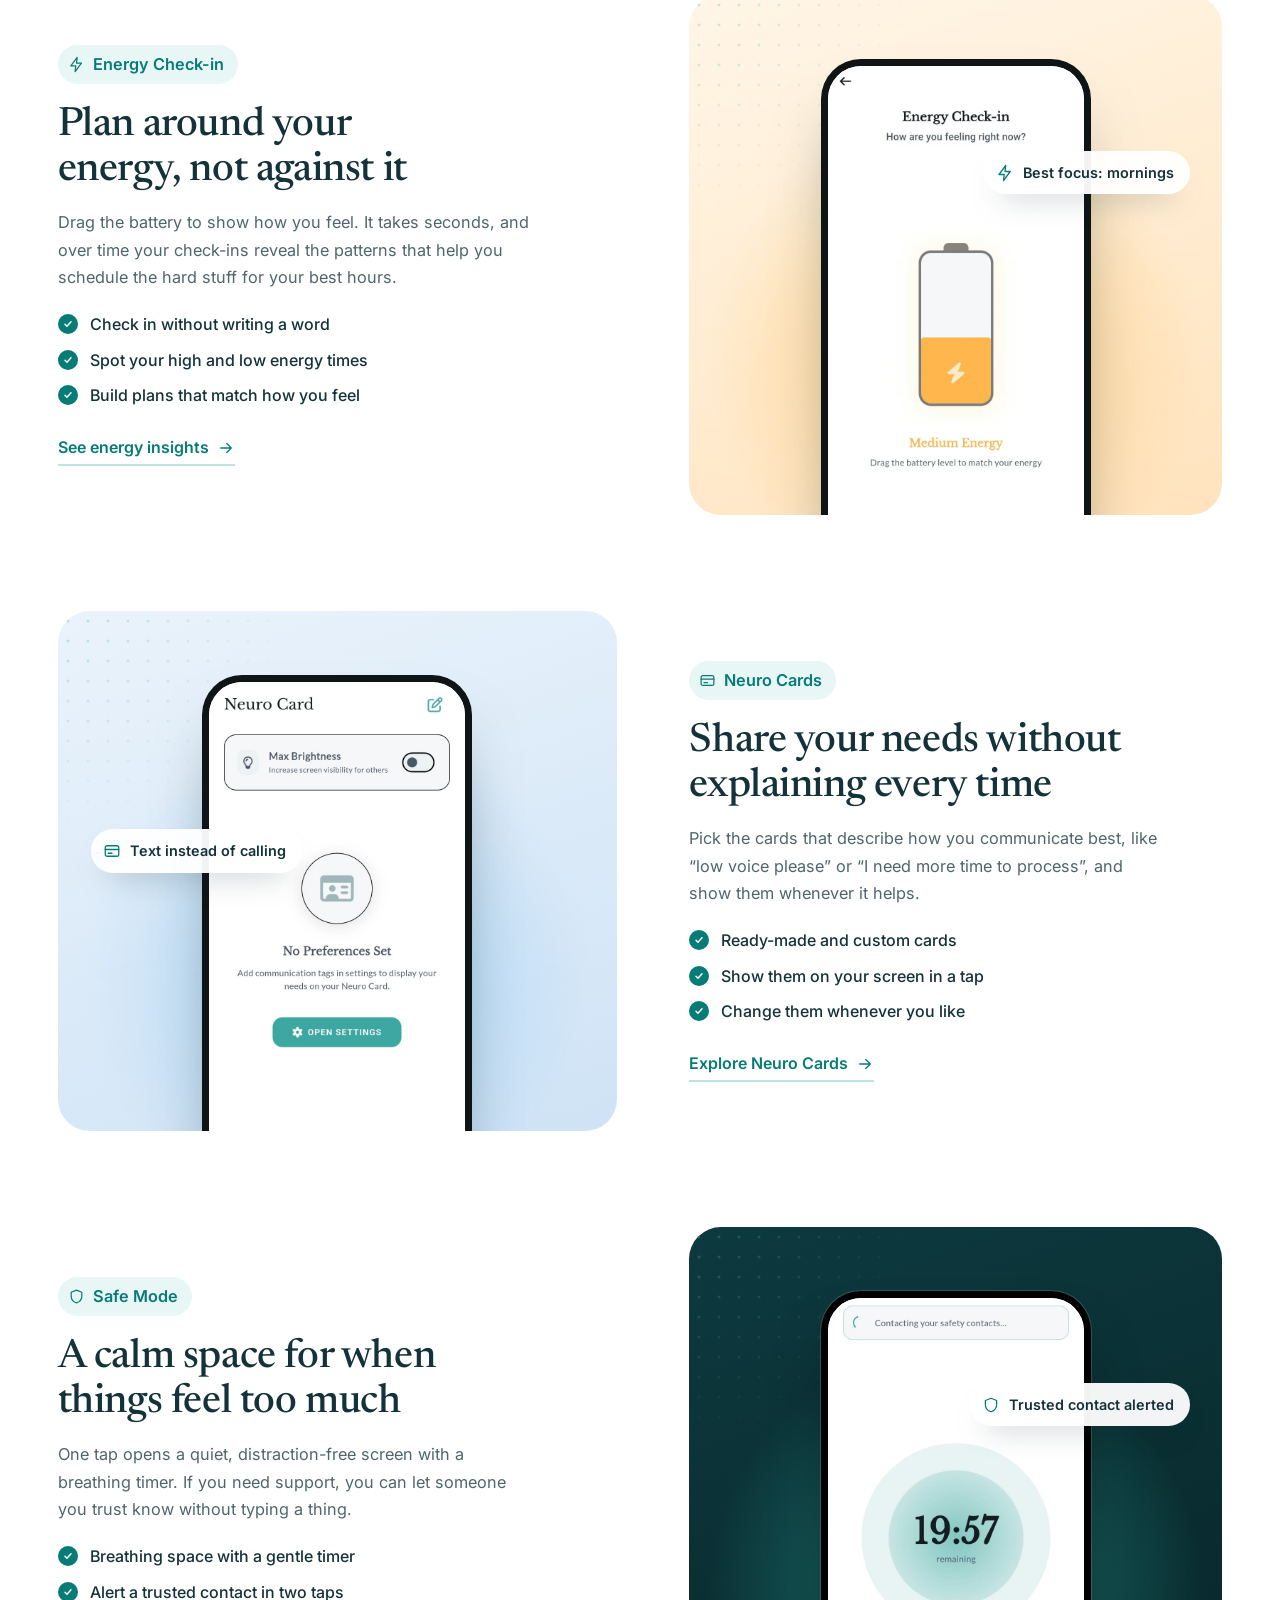
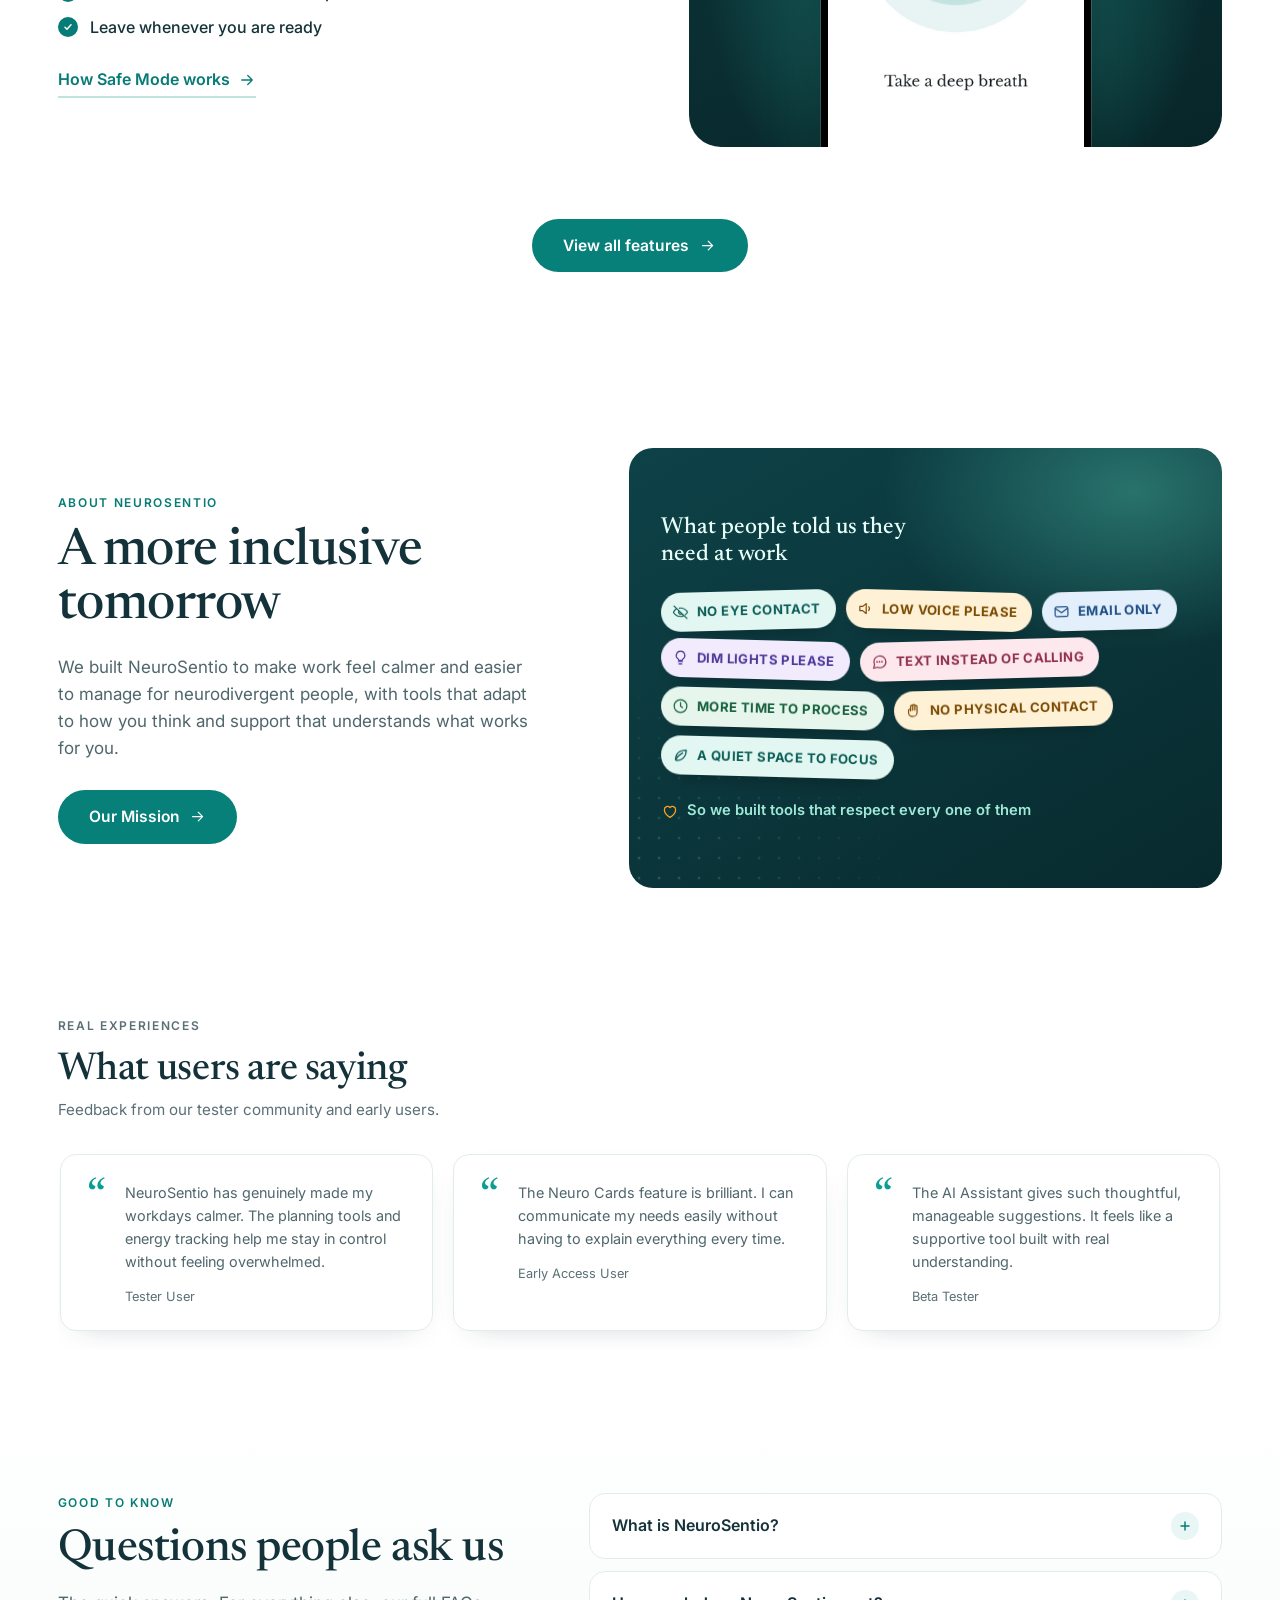
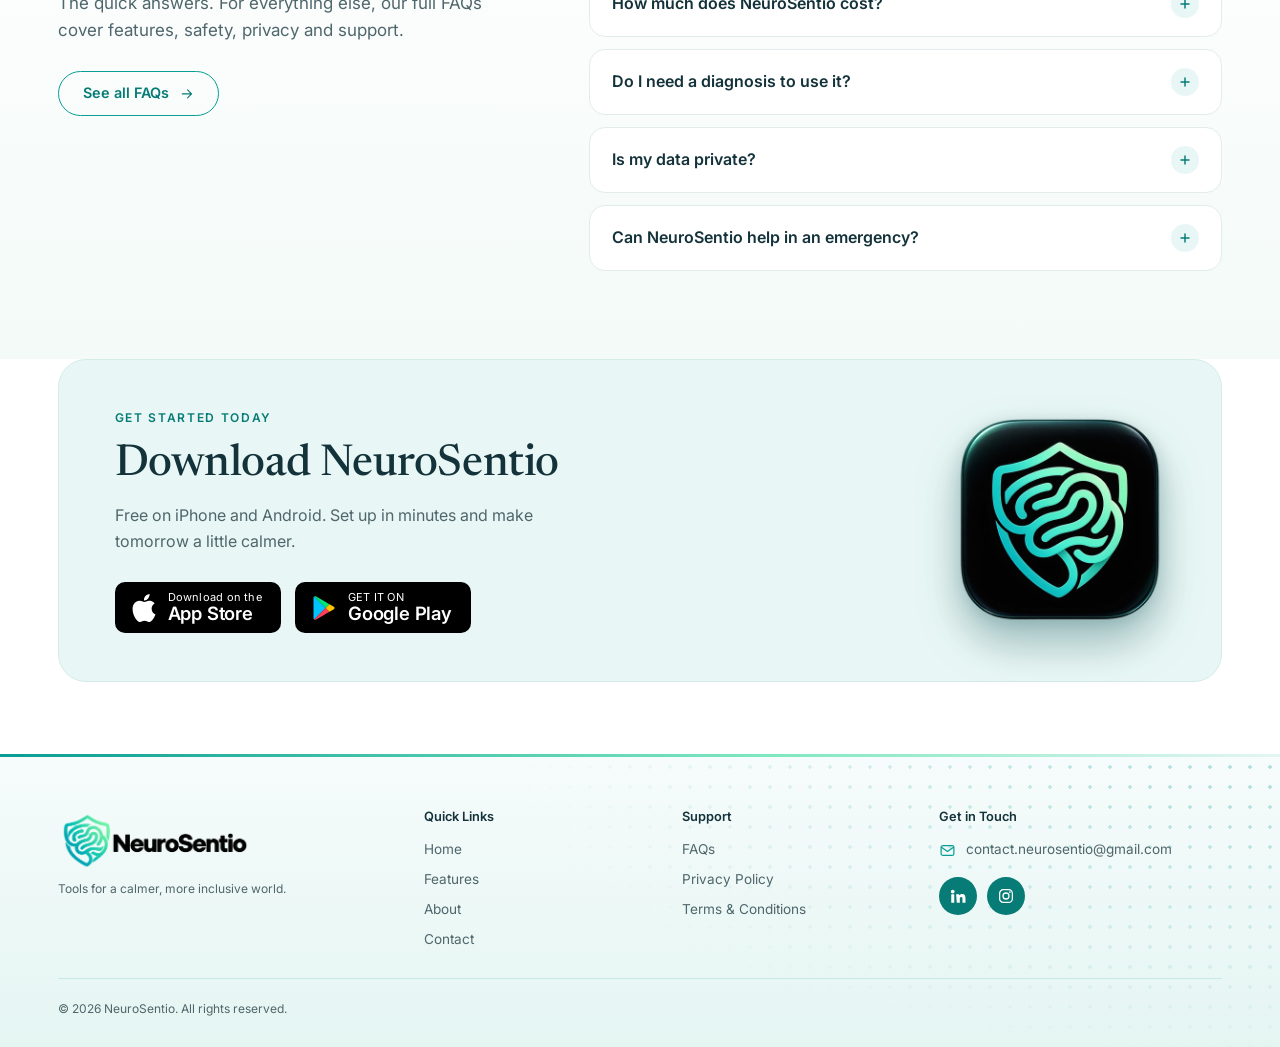
==== commit acc7aeda: "Audit pass 3: link Home to the root URL instead of index.html, fix wrong Safe Mode and Neuro Card im" ====
--- a/index.html
+++ b/index.html
@@ -82,7 +82,7 @@
 
       <nav class="nav" id="nav" aria-label="Main">
         <ul>
-          <li><a href="#home" class="is-active">Home</a></li>
+          <li><a href="#home" class="is-active" aria-current="page">Home</a></li>
           <li><a href="features.html">Features</a></li>
           <li><a href="about.html">About</a></li>
           <li><a href="faqs.html">FAQs</a></li>
@@ -193,7 +193,7 @@
 
           <li class="phone-item">
             <div class="phone">
-              <img src="images/NeuroCard.jpg" width="720" height="1600" alt="NeuroSentio Edit Neuro Cards screen where you choose cards that describe your communication preferences" loading="lazy" />
+              <img src="images/NeuroCard.jpg" width="720" height="1600" alt="NeuroSentio Neuro Card screen with a Max Brightness switch and a button to set your communication preferences" loading="lazy" />
             </div>
             <h3>Neuro Cards</h3>
             <p>Communicate your needs clearly and comfortably at work.</p>
@@ -201,7 +201,7 @@
 
           <li class="phone-item">
             <div class="phone">
-              <img src="images/SafeMode.jpg" width="720" height="1600" alt="NeuroSentio Safe Mode screen with a large button you hold to enter Safe Mode" loading="lazy" />
+              <img src="images/SafeMode.jpg" width="720" height="1600" alt="NeuroSentio Safe Mode screen with a breathing timer, the words take a deep breath and an I am okay now button" loading="lazy" />
             </div>
             <h3>Safe Mode</h3>
             <p>A quick way to reset when things feel overwhelming.</p>
@@ -256,7 +256,7 @@
 
         <article class="story">
           <div class="story-media tone-3">
-            <div class="phone"><img src="images/NeuroCard.jpg" width="720" height="1600" alt="NeuroSentio Neuro Card screen for choosing communication preferences" loading="lazy" /></div>
+            <div class="phone"><img src="images/NeuroCard.jpg" width="720" height="1600" alt="NeuroSentio Neuro Card screen with a Max Brightness switch and a button to set your communication preferences" loading="lazy" /></div>
             <span class="story-chip story-chip-a"><svg class="icon" aria-hidden="true"><use href="#i-card"/></svg>Text instead of calling</span>
           </div>
           <div class="story-copy">
@@ -274,7 +274,7 @@
 
         <article class="story">
           <div class="story-media tone-4">
-            <div class="phone"><img src="images/SafeMode.jpg" width="720" height="1600" alt="NeuroSentio Safe Mode in dark mode with a breathing timer" class="is-dark" loading="lazy" /></div>
+            <div class="phone"><img src="images/SafeMode.jpg" width="720" height="1600" alt="NeuroSentio Safe Mode screen with a breathing timer, the words take a deep breath and an I am okay now button" loading="lazy" /></div>
             <span class="story-chip story-chip-b"><svg class="icon" aria-hidden="true"><use href="#i-shield"/></svg>Trusted contact alerted</span>
           </div>
           <div class="story-copy">
